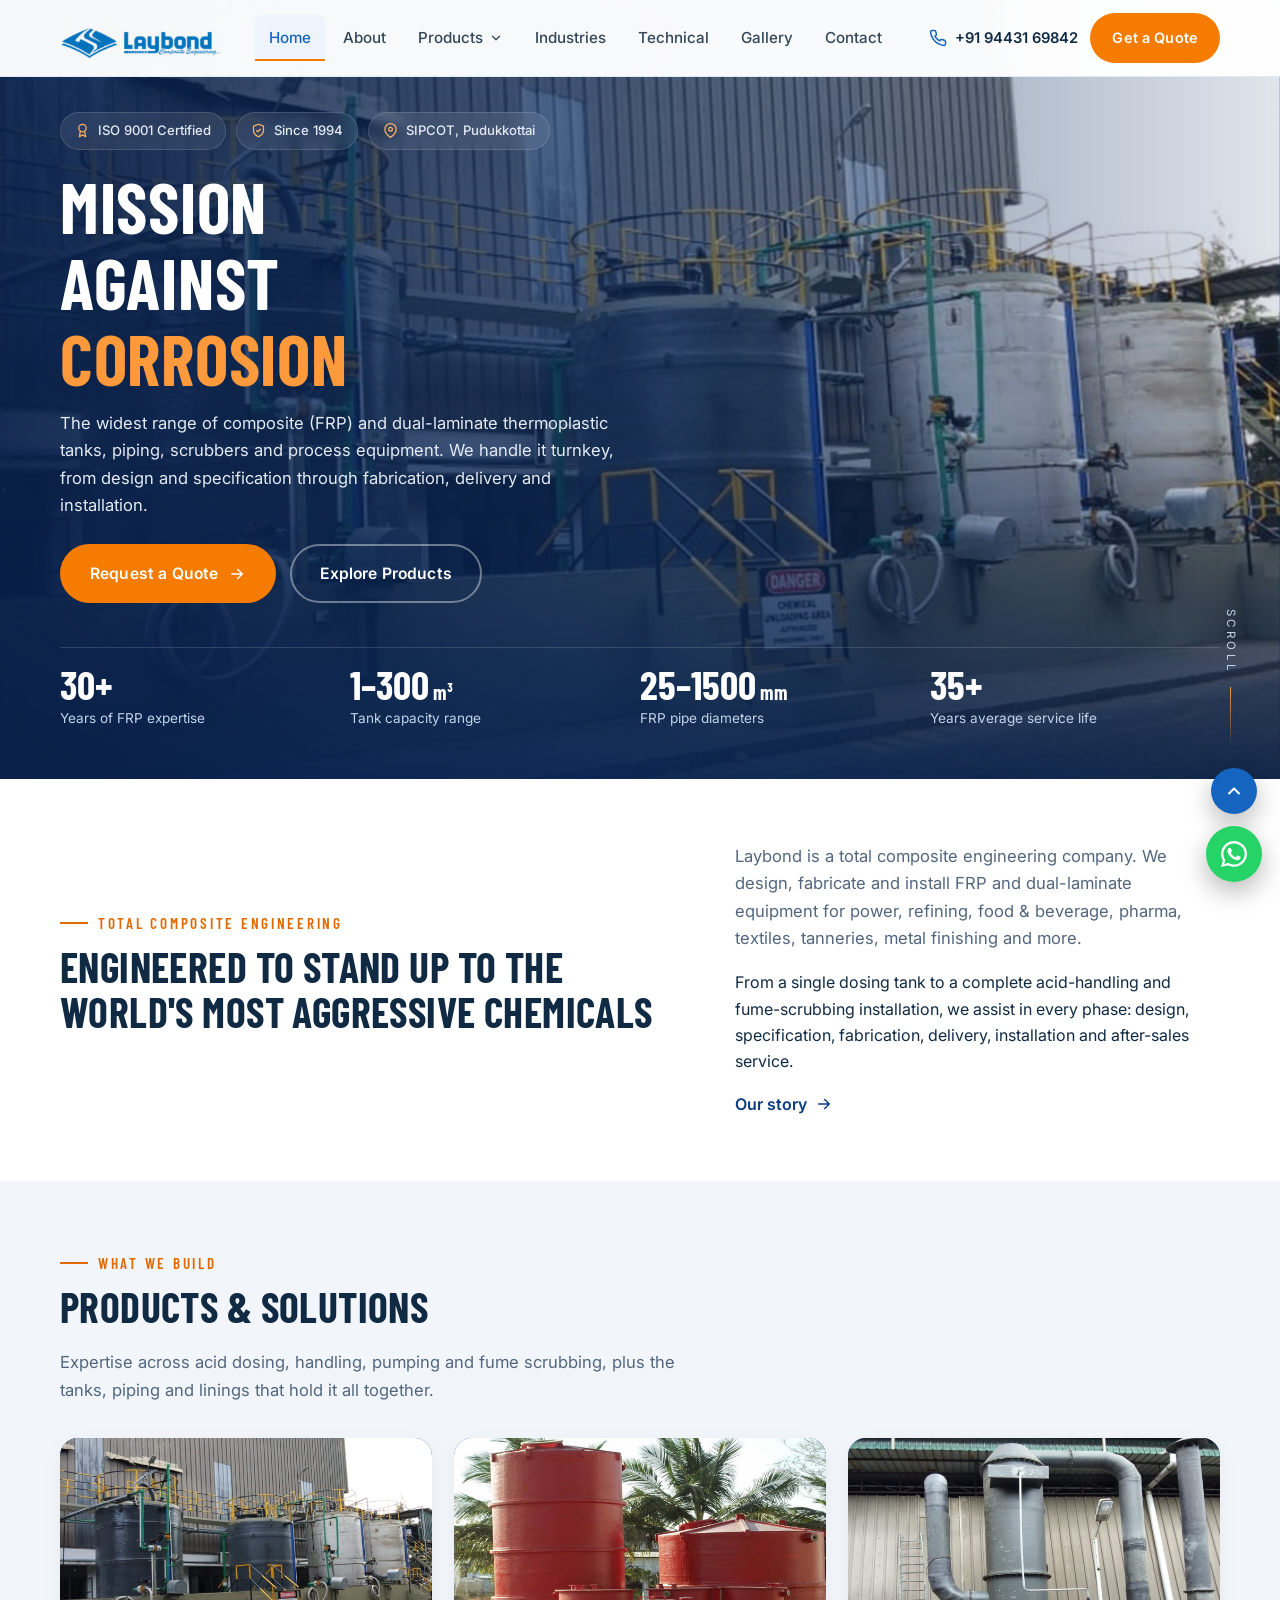
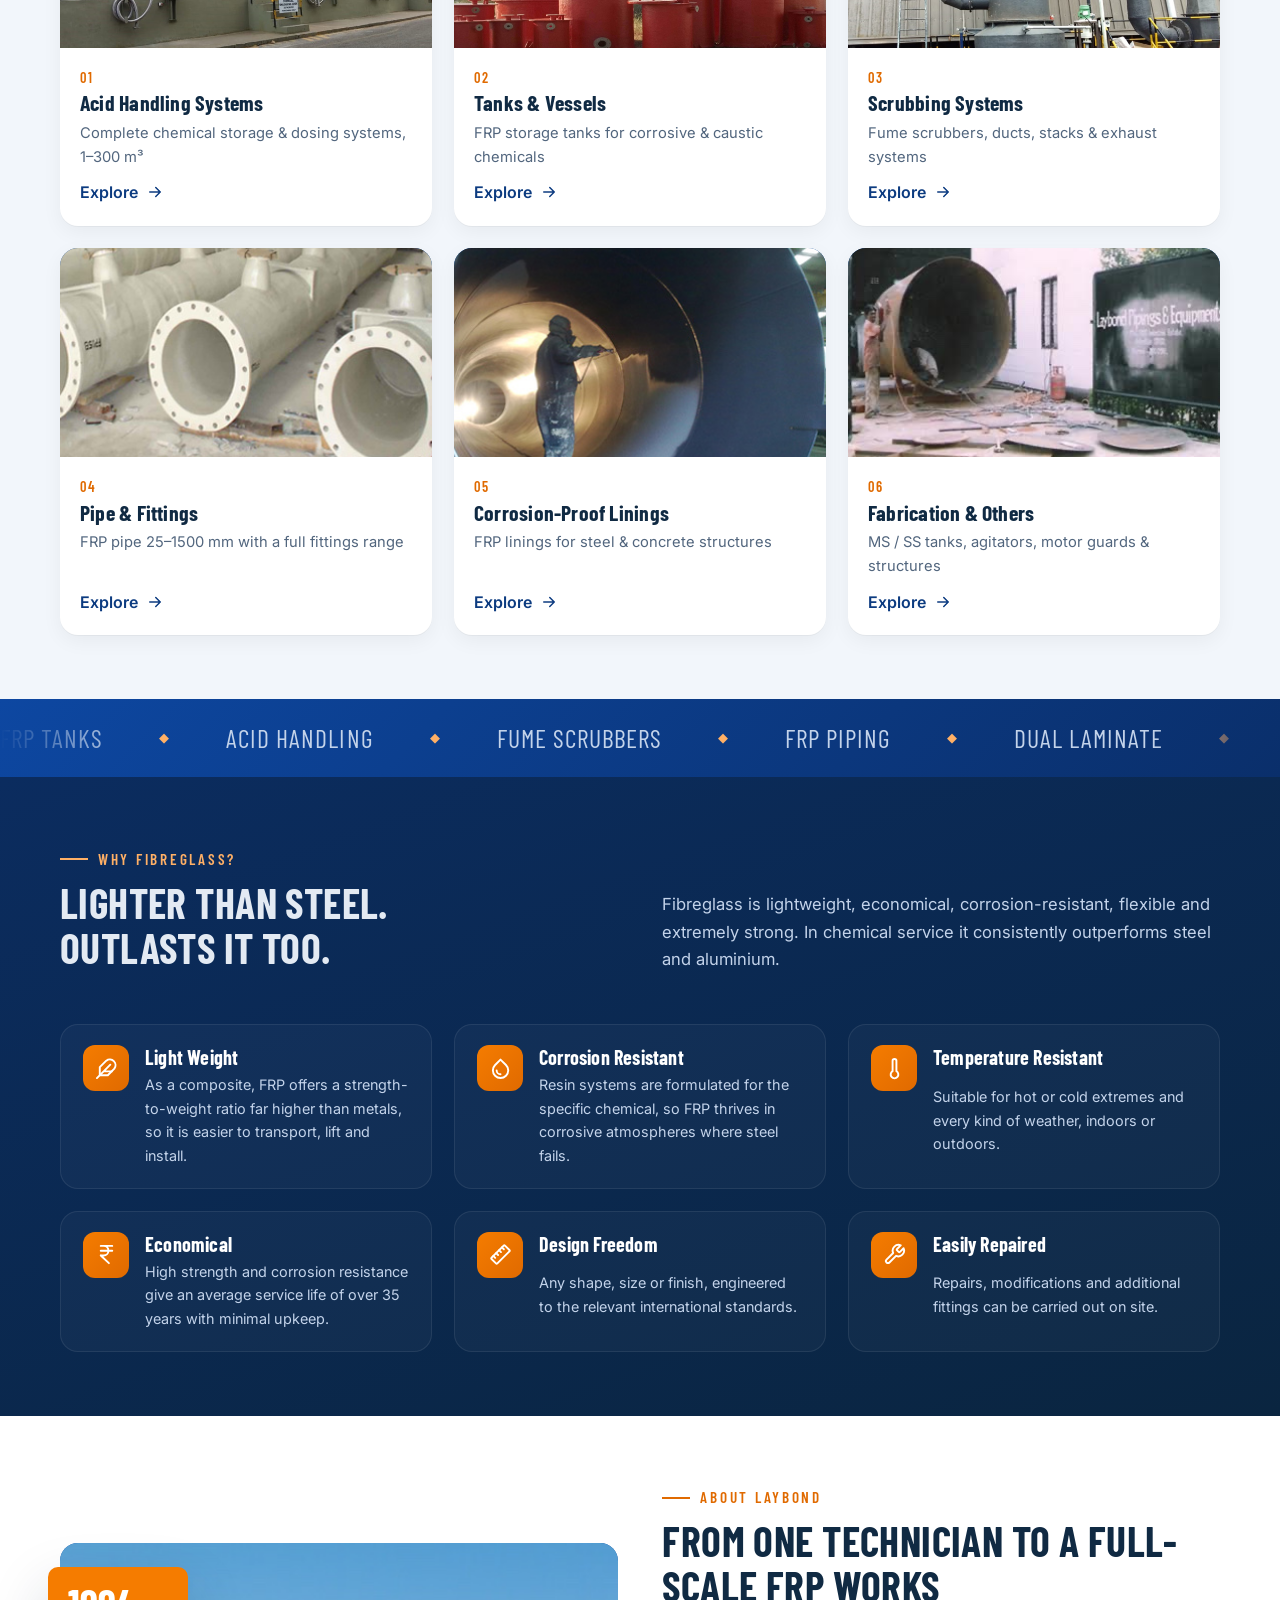
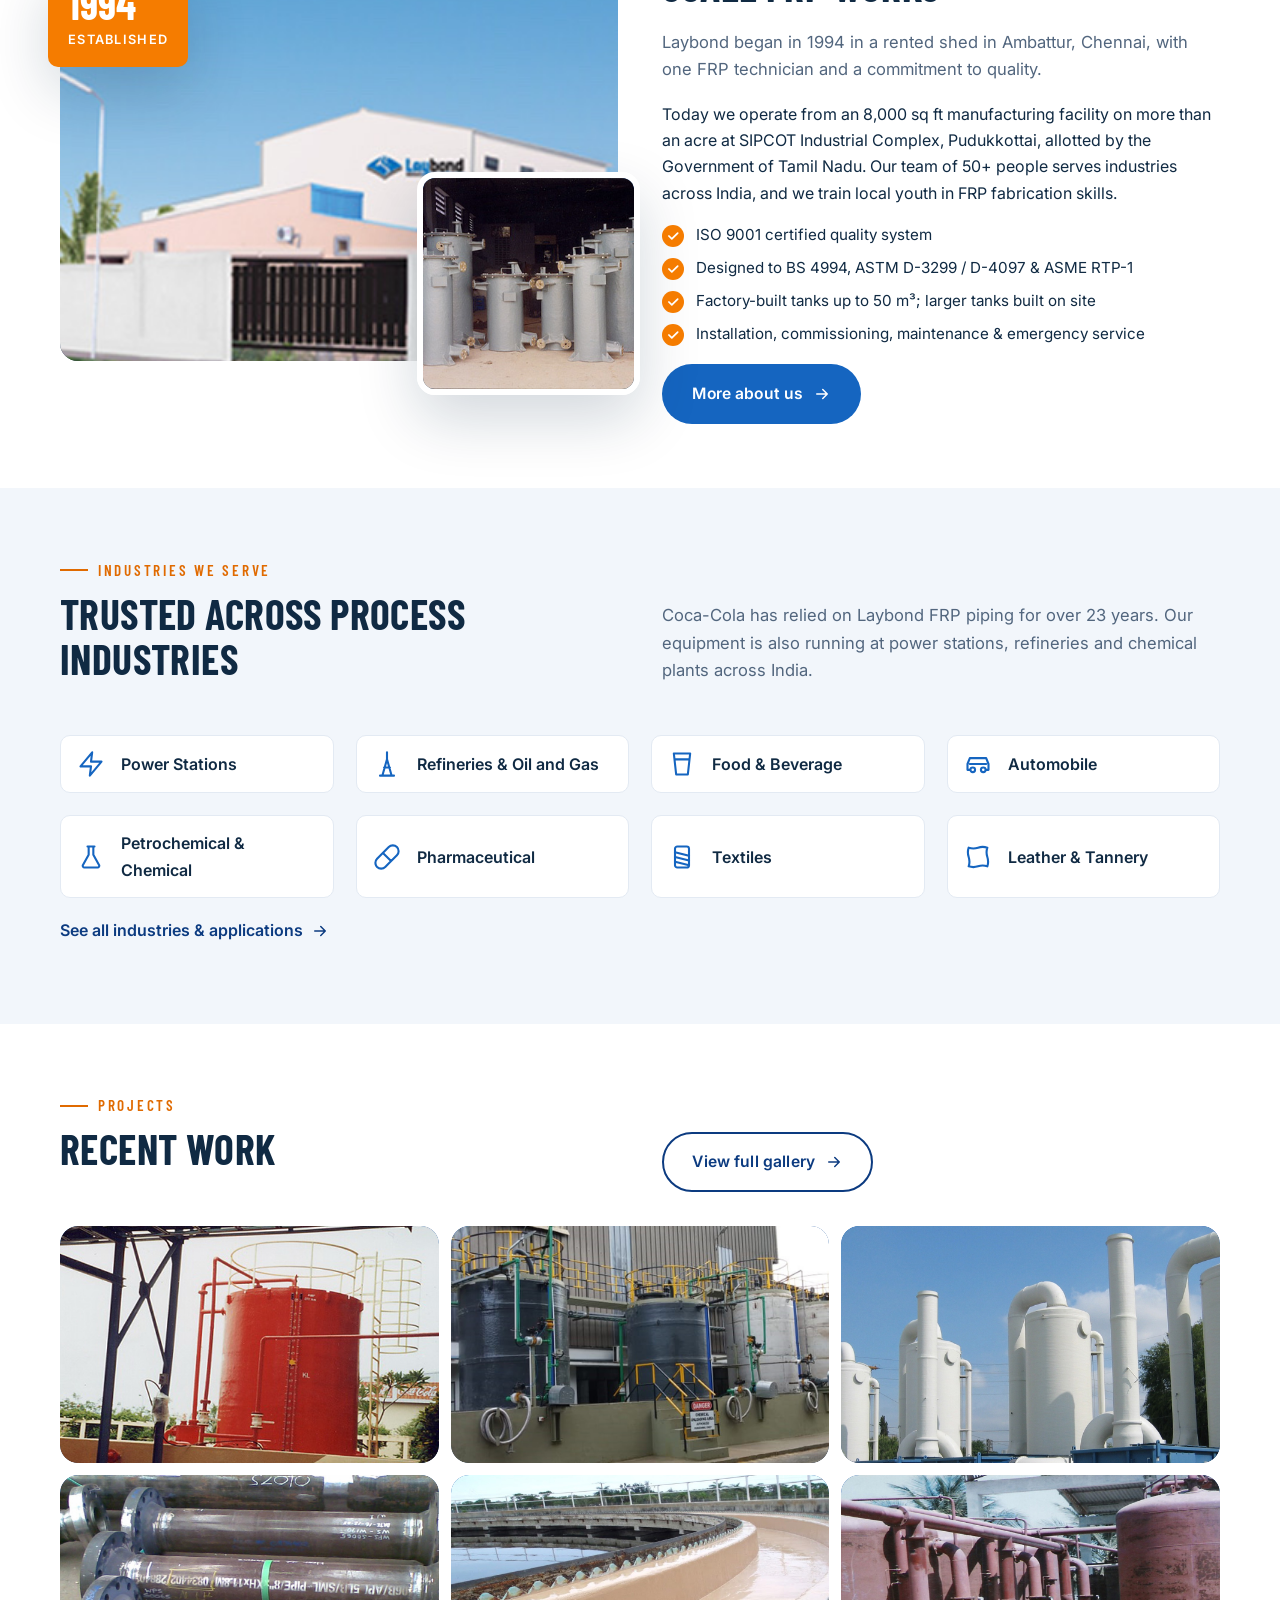
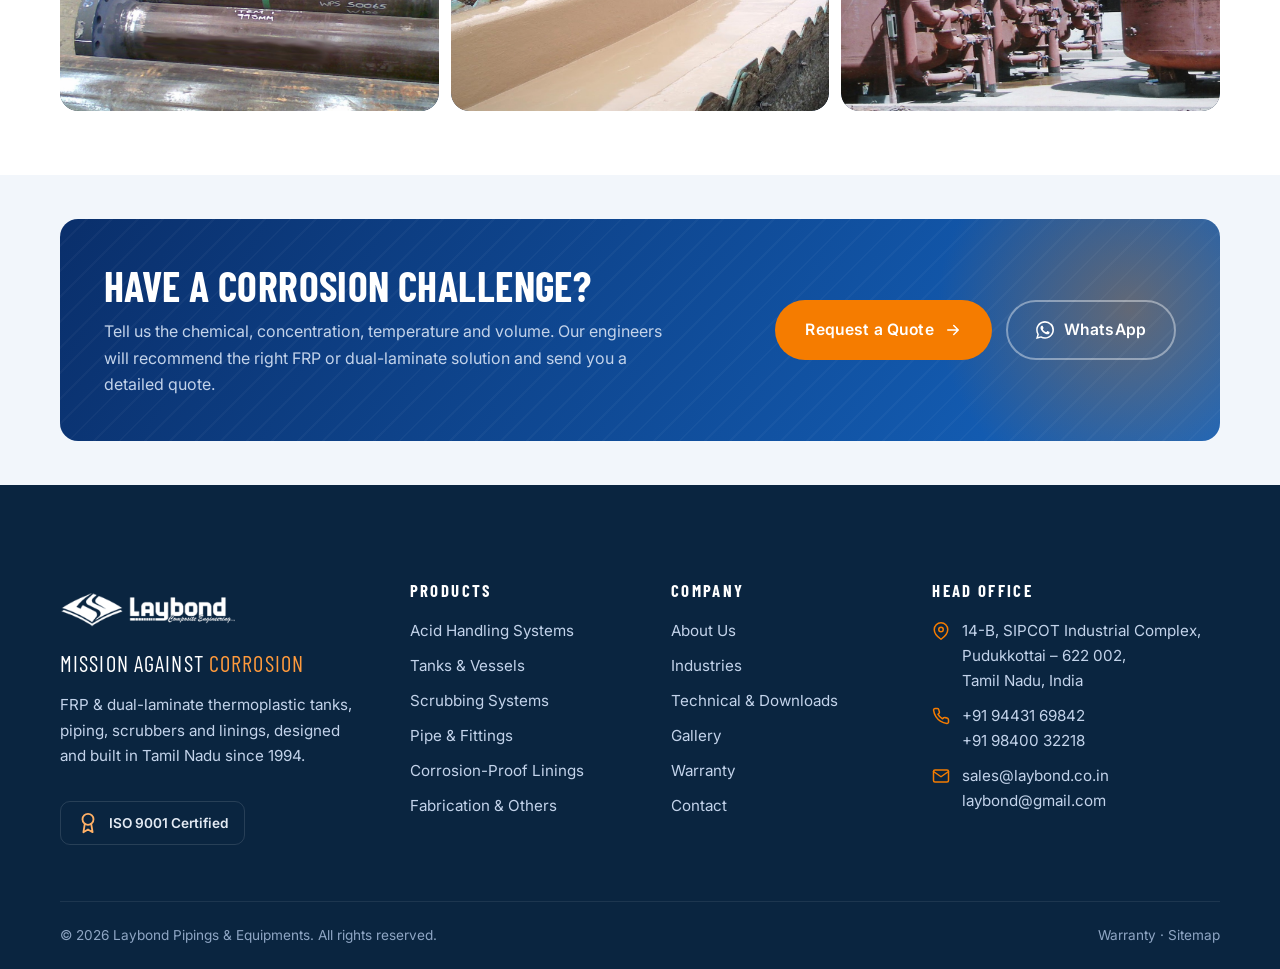
==== index.html @ f8768fde "Laybond.co.in website redesign Static HTML/CSS/JS site with PHP contact form, Laybond Blue theme, mo" ====
<!DOCTYPE html>
<html lang="en" class="no-js">
<head>
<meta charset="utf-8">
<meta name="viewport" content="width=device-width, initial-scale=1">
<title>Laybond | FRP Tanks, Piping, Scrubbers & Acid Handling Systems – Tamil Nadu</title>
<meta name="description" content="Laybond Pipings & Equipments designs and builds FRP and dual-laminate thermoplastic tanks, acid handling systems, fume scrubbers, pipes and corrosion-proof linings. ISO 9001, since 1994.">
<link rel="canonical" href="https://laybond.co.in/">
<meta name="theme-color" content="#1565c0">
<meta property="og:type" content="website">
<meta property="og:site_name" content="Laybond Pipings &amp; Equipments">
<meta property="og:title" content="Laybond | FRP Tanks, Piping, Scrubbers & Acid Handling Systems – Tamil Nadu">
<meta property="og:description" content="Laybond Pipings & Equipments designs and builds FRP and dual-laminate thermoplastic tanks, acid handling systems, fume scrubbers, pipes and corrosion-proof linings. ISO 9001, since 1994.">
<meta property="og:url" content="https://laybond.co.in/">
<meta property="og:image" content="https://laybond.co.in/assets/images/hero/home-hero.jpg">
<meta name="twitter:card" content="summary_large_image">
<link rel="icon" href="assets/images/logo/favicon.svg" type="image/svg+xml">
<link rel="apple-touch-icon" href="assets/images/logo/apple-touch-icon.png">
<link rel="preconnect" href="https://fonts.googleapis.com">
<link rel="preconnect" href="https://fonts.gstatic.com" crossorigin>
<link href="https://fonts.googleapis.com/css2?family=Barlow+Condensed:wght@500;600;700&family=Inter:wght@400;500;600;700&display=swap" rel="stylesheet">
<link rel="stylesheet" href="assets/css/style.css">
<script type="application/ld+json">
{"@context":"https://schema.org","@type":"Organization","name":"Laybond Pipings & Equipments","alternateName":"Laybond","url":"https://laybond.co.in/","logo":"https://laybond.co.in/assets/images/logo/Laybond2.png","foundingDate":"1994","slogan":"Mission Against Corrosion","email":"sales@laybond.co.in","telephone":"+919443169842","address":{"@type":"PostalAddress","streetAddress":"14-B, SIPCOT Industrial Complex","addressLocality":"Pudukkottai","postalCode":"622002","addressRegion":"Tamil Nadu","addressCountry":"IN"},"contactPoint":[{"@type":"ContactPoint","telephone":"+919443169842","contactType":"sales","areaServed":"IN"},{"@type":"ContactPoint","telephone":"+919840032218","contactType":"sales","areaServed":"IN"}]}
</script>
</head>
<body class="page-index">
<a class="skip-link" href="#main">Skip to content</a>
<header class="site-header">
  <div class="container header-inner">
    <a class="logo" href="index.html" aria-label="Laybond – home"><img src="assets/images/logo/laybond-logo-color@2x.png" alt="Laybond Composite Engineering" width="240" height="62"></a>
    <nav class="nav" id="site-nav" aria-label="Main">
      <a href="index.html" aria-current="page">Home</a>
      <a href="about.html">About</a>
      <div class="nav-drop">
        <button type="button" aria-expanded="false" aria-haspopup="true">Products <svg viewBox="0 0 24 24" fill="none" stroke="currentColor" stroke-width="2.2" stroke-linecap="round" stroke-linejoin="round"><path d="M6 9l6 6 6-6"/></svg></button>
        <div class="mega"><a href="chemical-handling-systems.html"><span class="mega-icon"><svg viewBox="0 0 24 24" fill="none" stroke="currentColor" stroke-width="1.8" stroke-linecap="round" stroke-linejoin="round"><path d="M9 3h6M10 3v6L4.5 18.5A2 2 0 0 0 6.2 21.5h11.6a2 2 0 0 0 1.7-3L14 9V3"/><path d="M7 15h10"/></svg></span><span><strong>Acid Handling Systems</strong><span>Complete chemical storage & dosing systems, 1–300 m³</span></span></a><a href="frp-tanks.html"><span class="mega-icon"><svg viewBox="0 0 24 24" fill="none" stroke="currentColor" stroke-width="1.8" stroke-linecap="round" stroke-linejoin="round"><ellipse cx="12" cy="5" rx="7" ry="2.5"/><path d="M5 5v13c0 1.4 3.1 2.5 7 2.5s7-1.1 7-2.5V5"/><path d="M5 11.5c0 1.4 3.1 2.5 7 2.5s7-1.1 7-2.5"/></svg></span><span><strong>Tanks & Vessels</strong><span>FRP storage tanks for corrosive & caustic chemicals</span></span></a><a href="fume-extraction.html"><span class="mega-icon"><svg viewBox="0 0 24 24" fill="none" stroke="currentColor" stroke-width="1.8" stroke-linecap="round" stroke-linejoin="round"><path d="M8 22V8h8v14M10 8V2h4v6M5 22h14"/><path d="M15 4c1.5-1 3-1 4 0M17 6.5c1.2-.8 2.4-.8 3.5 0"/></svg></span><span><strong>Scrubbing Systems</strong><span>Fume scrubbers, ducts, stacks & exhaust systems</span></span></a><a href="pipe-fittings.html"><span class="mega-icon"><svg viewBox="0 0 24 24" fill="none" stroke="currentColor" stroke-width="1.8" stroke-linecap="round" stroke-linejoin="round"><path d="M2 8h9a3 3 0 0 1 3 3v11M2 14h5a1 1 0 0 1 1 1v7"/><path d="M2 6v10M12 22h8M14 22v-2M8 22v-2"/></svg></span><span><strong>Pipe & Fittings</strong><span>FRP pipe 25–1500 mm with a full fittings range</span></span></a><a href="corrosion-proof-linings.html"><span class="mega-icon"><svg viewBox="0 0 24 24" fill="none" stroke="currentColor" stroke-width="1.8" stroke-linecap="round" stroke-linejoin="round"><rect x="3" y="3" width="18" height="18" rx="2"/><rect x="7" y="7" width="10" height="10" rx="1"/><path d="M3 9h4M17 15h4"/></svg></span><span><strong>Corrosion-Proof Linings</strong><span>FRP linings for steel & concrete structures</span></span></a><a href="steel-fabrications.html"><span class="mega-icon"><svg viewBox="0 0 24 24" fill="none" stroke="currentColor" stroke-width="1.8" stroke-linecap="round" stroke-linejoin="round"><path d="M14.7 6.3a1 1 0 0 0 0 1.4l1.6 1.6a1 1 0 0 0 1.4 0l3.8-3.8a6 6 0 0 1-7.9 7.9l-6.9 6.9a2.1 2.1 0 0 1-3-3l6.9-6.9a6 6 0 0 1 7.9-7.9l-3.8 3.8z"/></svg></span><span><strong>Fabrication & Others</strong><span>MS / SS tanks, agitators, motor guards & structures</span></span></a></div>
      </div>
      <a href="industries.html">Industries</a>
      <a href="technical.html">Technical</a>
      <a href="gallery.html">Gallery</a>
      <a href="contact.html">Contact</a>
      <div class="mobile-cta">
        <a class="btn btn--primary" href="contact.html">Request a Quote <svg viewBox="0 0 24 24" fill="none" stroke="currentColor" stroke-width="2" stroke-linecap="round" stroke-linejoin="round"><path d="M5 12h14M13 6l6 6-6 6"/></svg></a>
        <a class="btn btn--ghost" href="tel:+919443169842"><svg viewBox="0 0 24 24" fill="none" stroke="currentColor" stroke-width="2" stroke-linecap="round" stroke-linejoin="round"><path d="M22 16.9v3a2 2 0 0 1-2.2 2 19.8 19.8 0 0 1-8.6-3.1 19.5 19.5 0 0 1-6-6A19.8 19.8 0 0 1 2.1 4.2 2 2 0 0 1 4.1 2h3a2 2 0 0 1 2 1.7c.1.9.4 1.8.7 2.7a2 2 0 0 1-.5 2.1L8 9.8a16 16 0 0 0 6 6l1.3-1.3a2 2 0 0 1 2.1-.4c.9.3 1.8.6 2.7.7a2 2 0 0 1 1.7 2z"/></svg> +91 94431 69842</a>
      </div>
    </nav>
    <div class="header-cta">
      <a class="header-phone" href="tel:+919443169842"><svg viewBox="0 0 24 24" fill="none" stroke="currentColor" stroke-width="2" stroke-linecap="round" stroke-linejoin="round"><path d="M22 16.9v3a2 2 0 0 1-2.2 2 19.8 19.8 0 0 1-8.6-3.1 19.5 19.5 0 0 1-6-6A19.8 19.8 0 0 1 2.1 4.2 2 2 0 0 1 4.1 2h3a2 2 0 0 1 2 1.7c.1.9.4 1.8.7 2.7a2 2 0 0 1-.5 2.1L8 9.8a16 16 0 0 0 6 6l1.3-1.3a2 2 0 0 1 2.1-.4c.9.3 1.8.6 2.7.7a2 2 0 0 1 1.7 2z"/></svg> +91 94431 69842</a>
      <a class="btn btn--primary" href="contact.html">Get a Quote</a>
      <button class="menu-toggle" type="button" aria-label="Menu" aria-controls="site-nav" aria-expanded="false"><span></span><span></span><span></span></button>
    </div>
  </div>
</header>
<main id="main">
<section class="hero">
  <div class="media hero-media" data-label="">
    <video autoplay muted loop playsinline preload="metadata" poster="assets/images/hero/home-hero.jpg">
      <source src="assets/videos/hero.mp4" type="video/mp4" onerror="this.parentNode.remove()">
    </video>
    <img src="assets/images/hero/home-hero.jpg" alt="" fetchpriority="high" style="z-index:-1" onerror="this.remove()">
  </div>
  <div class="container">
    <div class="hero-badges">
      <span class="badge"><svg viewBox="0 0 24 24" fill="none" stroke="currentColor" stroke-width="2" stroke-linecap="round" stroke-linejoin="round"><circle cx="12" cy="8" r="6"/><path d="M15.5 13L17 22l-5-3-5 3 1.5-9"/></svg> ISO 9001 Certified</span>
      <span class="badge"><svg viewBox="0 0 24 24" fill="none" stroke="currentColor" stroke-width="2" stroke-linecap="round" stroke-linejoin="round"><path d="M12 22s8-4 8-10V5l-8-3-8 3v7c0 6 8 10 8 10z"/><path d="M9 12l2 2 4-4"/></svg> Since 1994</span>
      <span class="badge"><svg viewBox="0 0 24 24" fill="none" stroke="currentColor" stroke-width="2" stroke-linecap="round" stroke-linejoin="round"><path d="M21 10c0 7-9 13-9 13S3 17 3 10a9 9 0 0 1 18 0z"/><circle cx="12" cy="10" r="3"/></svg> SIPCOT, Pudukkottai</span>
    </div>
    <h1>Mission against <em>corrosion</em></h1>
    <p class="lead">The widest range of composite (FRP) and dual-laminate thermoplastic tanks, piping, scrubbers and process equipment. We handle it turnkey, from design and specification through fabrication, delivery and installation.</p>
    <div class="btn-row">
      <a class="btn btn--primary" href="contact.html">Request a Quote <svg viewBox="0 0 24 24" fill="none" stroke="currentColor" stroke-width="2" stroke-linecap="round" stroke-linejoin="round"><path d="M5 12h14M13 6l6 6-6 6"/></svg></a>
      <a class="btn btn--ghost" href="#products">Explore Products</a>
    </div>
    <div class="hero-stats">
      <div><strong>30+</strong><span>Years of FRP expertise</span></div>
      <div><strong>1–300<small style="font-size:.5em"> m³</small></strong><span>Tank capacity range</span></div>
      <div><strong>25–1500<small style="font-size:.5em"> mm</small></strong><span>FRP pipe diameters</span></div>
      <div><strong>35+</strong><span>Years average service life</span></div>
    </div>
  </div>
  <span class="scroll-cue">Scroll</span>
</section>

<section class="section section--white">
  <div class="container">
    <div class="split split--wide-left">
      <div class="reveal">
        <span class="eyebrow">Total composite engineering</span>
        <h2>Engineered to stand up to the world's most aggressive chemicals</h2>
      </div>
      <div class="reveal reveal-d1">
        <p class="lead">Laybond is a total composite engineering company. We design, fabricate and install FRP and dual-laminate equipment for power, refining, food &amp; beverage, pharma, textiles, tanneries, metal finishing and more.</p>
        <p>From a single dosing tank to a complete acid-handling and fume-scrubbing installation, we assist in every phase: design, specification, fabrication, delivery, installation and after-sales service.</p>
        <a class="card-link" href="about.html">Our story <svg viewBox="0 0 24 24" fill="none" stroke="currentColor" stroke-width="2" stroke-linecap="round" stroke-linejoin="round"><path d="M5 12h14M13 6l6 6-6 6"/></svg></a>
      </div>
    </div>
  </div>
</section>

<section class="section" id="products">
  <div class="container">
    <div class="section-head">
      <span class="eyebrow">What we build</span>
      <h2>Products &amp; solutions</h2>
      <p class="lead">Expertise across acid dosing, handling, pumping and fume scrubbing, plus the tanks, piping and linings that hold it all together.</p>
    </div>
    <div class="grid grid-3"><a class="card reveal reveal-d0" href="chemical-handling-systems.html">
        <div class="media " data-label="Acid Handling Systems"><img src="assets/images/products/acid-handling.jpg" alt="Acid Handling Systems" loading="lazy" decoding="async" onerror="this.remove()"></div>
        <div class="card-body"><span class="card-num">01</span><h3>Acid Handling Systems</h3><p>Complete chemical storage & dosing systems, 1–300 m³</p><span class="card-link">Explore <svg viewBox="0 0 24 24" fill="none" stroke="currentColor" stroke-width="2" stroke-linecap="round" stroke-linejoin="round"><path d="M5 12h14M13 6l6 6-6 6"/></svg></span></div>
      </a><a class="card reveal reveal-d1" href="frp-tanks.html">
        <div class="media " data-label="Tanks & Vessels"><img src="assets/images/products/frp-tanks.jpg" alt="Tanks & Vessels" loading="lazy" decoding="async" onerror="this.remove()"></div>
        <div class="card-body"><span class="card-num">02</span><h3>Tanks & Vessels</h3><p>FRP storage tanks for corrosive & caustic chemicals</p><span class="card-link">Explore <svg viewBox="0 0 24 24" fill="none" stroke="currentColor" stroke-width="2" stroke-linecap="round" stroke-linejoin="round"><path d="M5 12h14M13 6l6 6-6 6"/></svg></span></div>
      </a><a class="card reveal reveal-d2" href="fume-extraction.html">
        <div class="media " data-label="Scrubbing Systems"><img src="assets/images/products/scrubbers.jpg" alt="Scrubbing Systems" loading="lazy" decoding="async" onerror="this.remove()"></div>
        <div class="card-body"><span class="card-num">03</span><h3>Scrubbing Systems</h3><p>Fume scrubbers, ducts, stacks & exhaust systems</p><span class="card-link">Explore <svg viewBox="0 0 24 24" fill="none" stroke="currentColor" stroke-width="2" stroke-linecap="round" stroke-linejoin="round"><path d="M5 12h14M13 6l6 6-6 6"/></svg></span></div>
      </a><a class="card reveal reveal-d0" href="pipe-fittings.html">
        <div class="media " data-label="Pipe & Fittings"><img src="assets/images/products/pipe-fittings.jpg" alt="Pipe & Fittings" loading="lazy" decoding="async" onerror="this.remove()"></div>
        <div class="card-body"><span class="card-num">04</span><h3>Pipe & Fittings</h3><p>FRP pipe 25–1500 mm with a full fittings range</p><span class="card-link">Explore <svg viewBox="0 0 24 24" fill="none" stroke="currentColor" stroke-width="2" stroke-linecap="round" stroke-linejoin="round"><path d="M5 12h14M13 6l6 6-6 6"/></svg></span></div>
      </a><a class="card reveal reveal-d1" href="corrosion-proof-linings.html">
        <div class="media " data-label="Corrosion-Proof Linings"><img src="assets/images/products/linings.jpg" alt="Corrosion-Proof Linings" loading="lazy" decoding="async" onerror="this.remove()"></div>
        <div class="card-body"><span class="card-num">05</span><h3>Corrosion-Proof Linings</h3><p>FRP linings for steel & concrete structures</p><span class="card-link">Explore <svg viewBox="0 0 24 24" fill="none" stroke="currentColor" stroke-width="2" stroke-linecap="round" stroke-linejoin="round"><path d="M5 12h14M13 6l6 6-6 6"/></svg></span></div>
      </a><a class="card reveal reveal-d2" href="steel-fabrications.html">
        <div class="media " data-label="Fabrication & Others"><img src="assets/images/products/fabrication.jpg" alt="Fabrication & Others" loading="lazy" decoding="async" onerror="this.remove()"></div>
        <div class="card-body"><span class="card-num">06</span><h3>Fabrication & Others</h3><p>MS / SS tanks, agitators, motor guards & structures</p><span class="card-link">Explore <svg viewBox="0 0 24 24" fill="none" stroke="currentColor" stroke-width="2" stroke-linecap="round" stroke-linejoin="round"><path d="M5 12h14M13 6l6 6-6 6"/></svg></span></div>
      </a></div>
  </div>
</section>

<section class="section section--dark" style="padding:36px 0">
  <div class="marquee" aria-hidden="true"><div class="marquee-track"><span>FRP Tanks</span><span>Acid Handling</span><span>Fume Scrubbers</span><span>FRP Piping</span><span>Dual Laminate</span><span>Tank Linings</span><span>Agitators</span><span>Motor Guards</span><span>Ducting &amp; Stacks</span><span>Steel Fabrication</span><span>FRP Tanks</span><span>Acid Handling</span><span>Fume Scrubbers</span><span>FRP Piping</span><span>Dual Laminate</span><span>Tank Linings</span><span>Agitators</span><span>Motor Guards</span><span>Ducting &amp; Stacks</span><span>Steel Fabrication</span></div></div>
</section>

<section class="section section--darker">
  <div class="container">
    <div class="split" style="align-items:end;margin-bottom:clamp(36px,5vw,60px)">
      <div class="reveal">
        <span class="eyebrow">Why fibreglass?</span>
        <h2>Lighter than steel.<br>Outlasts it too.</h2>
      </div>
      <p class="lead reveal reveal-d1">Fibreglass is lightweight, economical, corrosion-resistant, flexible and extremely strong. In chemical service it consistently outperforms steel and aluminium.</p>
    </div>
    <div class="grid grid-3"><div class="feature reveal reveal-d0"><div class="feature-icon"><svg viewBox="0 0 24 24" fill="none" stroke="currentColor" stroke-width="2" stroke-linecap="round" stroke-linejoin="round"><path d="M20.2 12.2A6 6 0 0 0 11.8 3.8L5 10.6V19h8.4z"/><path d="M16 8L2 22M17.5 15H9"/></svg></div><h3>Light Weight</h3><p>As a composite, FRP offers a strength-to-weight ratio far higher than metals, so it is easier to transport, lift and install.</p></div><div class="feature reveal reveal-d1"><div class="feature-icon"><svg viewBox="0 0 24 24" fill="none" stroke="currentColor" stroke-width="2" stroke-linecap="round" stroke-linejoin="round"><path d="M12 2.7l5.7 5.6a8 8 0 1 1-11.3 0z"/><path d="M8 14a4 4 0 0 0 4 4"/></svg></div><h3>Corrosion Resistant</h3><p>Resin systems are formulated for the specific chemical, so FRP thrives in corrosive atmospheres where steel fails.</p></div><div class="feature reveal reveal-d2"><div class="feature-icon"><svg viewBox="0 0 24 24" fill="none" stroke="currentColor" stroke-width="2" stroke-linecap="round" stroke-linejoin="round"><path d="M14 14.8V4a2 2 0 0 0-4 0v10.8a4 4 0 1 0 4 0z"/></svg></div><h3>Temperature Resistant</h3><p>Suitable for hot or cold extremes and every kind of weather, indoors or outdoors.</p></div><div class="feature reveal reveal-d0"><div class="feature-icon"><svg viewBox="0 0 24 24" fill="none" stroke="currentColor" stroke-width="2" stroke-linecap="round" stroke-linejoin="round"><path d="M6 3h12M6 8h12M6 13l8.5 8M6 13h3a5 5 0 0 0 0-10"/></svg></div><h3>Economical</h3><p>High strength and corrosion resistance give an average service life of over 35 years with minimal upkeep.</p></div><div class="feature reveal reveal-d1"><div class="feature-icon"><svg viewBox="0 0 24 24" fill="none" stroke="currentColor" stroke-width="2" stroke-linecap="round" stroke-linejoin="round"><path d="M21.3 8.7L8.7 21.3a1 1 0 0 1-1.4 0l-4.6-4.6a1 1 0 0 1 0-1.4L15.3 2.7a1 1 0 0 1 1.4 0l4.6 4.6a1 1 0 0 1 0 1.4z"/><path d="M7.5 10.5l2 2M10.5 7.5l2 2M13.5 4.5l2 2M4.5 13.5l2 2"/></svg></div><h3>Design Freedom</h3><p>Any shape, size or finish, engineered to the relevant international standards.</p></div><div class="feature reveal reveal-d2"><div class="feature-icon"><svg viewBox="0 0 24 24" fill="none" stroke="currentColor" stroke-width="2" stroke-linecap="round" stroke-linejoin="round"><path d="M14.7 6.3a1 1 0 0 0 0 1.4l1.6 1.6a1 1 0 0 0 1.4 0l3.8-3.8a6 6 0 0 1-7.9 7.9l-6.9 6.9a2.1 2.1 0 0 1-3-3l6.9-6.9a6 6 0 0 1 7.9-7.9l-3.8 3.8z"/></svg></div><h3>Easily Repaired</h3><p>Repairs, modifications and additional fittings can be carried out on site.</p></div></div>
  </div>
</section>

<section class="section section--white">
  <div class="container">
    <div class="split">
      <div class="img-stack reveal">
        <div class="media media--tall" data-label="Laybond factory – SIPCOT Pudukkottai"><img src="assets/images/about/factory-exterior.jpg" alt="Laybond factory – SIPCOT Pudukkottai" loading="lazy" decoding="async" onerror="this.remove()"></div>
        <div class="media " data-label="FRP workshop"><img src="assets/images/about/workshop.jpg" alt="FRP workshop" loading="lazy" decoding="async" onerror="this.remove()"></div>
        <div class="exp-badge"><strong>1994</strong><span>Established</span></div>
      </div>
      <div class="reveal reveal-d1">
        <span class="eyebrow">About Laybond</span>
        <h2>From one technician to a full-scale FRP works</h2>
        <p class="lead">Laybond began in 1994 in a rented shed in Ambattur, Chennai, with one FRP technician and a commitment to quality.</p>
        <p>Today we operate from an 8,000 sq ft manufacturing facility on more than an acre at SIPCOT Industrial Complex, Pudukkottai, allotted by the Government of Tamil Nadu. Our team of 50+ people serves industries across India, and we train local youth in FRP fabrication skills.</p>
        <ul class="check-list"><li>ISO 9001 certified quality system</li><li>Designed to BS 4994, ASTM D-3299 / D-4097 &amp; ASME RTP-1</li><li>Factory-built tanks up to 50 m³; larger tanks built on site</li><li>Installation, commissioning, maintenance &amp; emergency service</li></ul>
        <a class="btn btn--dark" href="about.html">More about us <svg viewBox="0 0 24 24" fill="none" stroke="currentColor" stroke-width="2" stroke-linecap="round" stroke-linejoin="round"><path d="M5 12h14M13 6l6 6-6 6"/></svg></a>
      </div>
    </div>
  </div>
</section>

<section class="section">
  <div class="container">
    <div class="split" style="align-items:end;margin-bottom:clamp(36px,5vw,56px)">
      <div class="reveal"><span class="eyebrow">Industries we serve</span><h2>Trusted across process industries</h2></div>
      <p class="lead reveal reveal-d1">Coca-Cola has relied on Laybond FRP piping for over 23 years. Our equipment is also running at power stations, refineries and chemical plants across India.</p>
    </div>
    <div class="grid grid-4"><div class="industry reveal"><svg viewBox="0 0 24 24" fill="none" stroke="currentColor" stroke-width="1.8" stroke-linecap="round" stroke-linejoin="round"><path d="M13 2L3 14h9l-1 8 10-12h-9z"/></svg><span>Power Stations</span></div><div class="industry reveal"><svg viewBox="0 0 24 24" fill="none" stroke="currentColor" stroke-width="1.8" stroke-linecap="round" stroke-linejoin="round"><path d="M12 2v6M8 22l4-14 4 14M6 22h12M9.5 15h5"/></svg><span>Refineries & Oil and Gas</span></div><div class="industry reveal"><svg viewBox="0 0 24 24" fill="none" stroke="currentColor" stroke-width="1.8" stroke-linecap="round" stroke-linejoin="round"><path d="M5 3h14l-2 18H7zM5.5 8h13"/></svg><span>Food & Beverage</span></div><div class="industry reveal"><svg viewBox="0 0 24 24" fill="none" stroke="currentColor" stroke-width="1.8" stroke-linecap="round" stroke-linejoin="round"><path d="M5 17H3v-5l2-5h14l2 5v5h-2M5 12h14"/><circle cx="7.5" cy="17" r="2"/><circle cx="16.5" cy="17" r="2"/></svg><span>Automobile</span></div><div class="industry reveal"><svg viewBox="0 0 24 24" fill="none" stroke="currentColor" stroke-width="1.8" stroke-linecap="round" stroke-linejoin="round"><path d="M9 3h6M10 3v7l-5 9a1.5 1.5 0 0 0 1.3 2h11.4a1.5 1.5 0 0 0 1.3-2l-5-9V3"/></svg><span>Petrochemical & Chemical</span></div><div class="industry reveal"><svg viewBox="0 0 24 24" fill="none" stroke="currentColor" stroke-width="1.8" stroke-linecap="round" stroke-linejoin="round"><path d="M10.5 20.5l10-10a4.9 4.9 0 0 0-7-7l-10 10a4.9 4.9 0 0 0 7 7zM8.5 8.5l7 7"/></svg><span>Pharmaceutical</span></div><div class="industry reveal"><svg viewBox="0 0 24 24" fill="none" stroke="currentColor" stroke-width="1.8" stroke-linecap="round" stroke-linejoin="round"><rect x="6" y="3" width="12" height="18" rx="2"/><path d="M6 8l12 3M6 12l12 3M6 16l12 3"/></svg><span>Textiles</span></div><div class="industry reveal"><svg viewBox="0 0 24 24" fill="none" stroke="currentColor" stroke-width="1.8" stroke-linecap="round" stroke-linejoin="round"><path d="M4 4c3 1 5 1 8 0s5-1 8 0c-1 3-1 5 0 8s1 5 0 8c-3-1-5-1-8 0s-5 1-8 0c1-3 1-5 0-8s-1-5 0-8z"/></svg><span>Leather & Tannery</span></div></div>
    <p class="mt-2"><a class="card-link" href="industries.html">See all industries &amp; applications <svg viewBox="0 0 24 24" fill="none" stroke="currentColor" stroke-width="2" stroke-linecap="round" stroke-linejoin="round"><path d="M5 12h14M13 6l6 6-6 6"/></svg></a></p>
  </div>
</section>

<section class="section section--white">
  <div class="container">
    <div class="split" style="align-items:end;margin-bottom:clamp(36px,5vw,56px)">
      <div class="reveal"><span class="eyebrow">Projects</span><h2>Recent work</h2></div>
      <div class="reveal reveal-d1" style="justify-self:start"><a class="btn btn--outline" href="gallery.html">View full gallery <svg viewBox="0 0 24 24" fill="none" stroke="currentColor" stroke-width="2" stroke-linecap="round" stroke-linejoin="round"><path d="M5 12h14M13 6l6 6-6 6"/></svg></a></div>
    </div>
    <div class="gallery-grid" id="gallery-grid" data-limit="6"></div>
  </div>
</section>
<div class="lightbox" id="lightbox" role="dialog" aria-modal="true" aria-label="Media viewer">
  <button class="lb-btn lb-close" type="button" aria-label="Close"><svg viewBox="0 0 24 24" fill="none" stroke="currentColor" stroke-width="2" stroke-linecap="round"><path d="M18 6L6 18M6 6l12 12"/></svg></button>
  <button class="lb-btn lb-prev" type="button" aria-label="Previous"><svg viewBox="0 0 24 24" fill="none" stroke="currentColor" stroke-width="2" stroke-linecap="round" stroke-linejoin="round"><path d="M15 18l-6-6 6-6"/></svg></button>
  <figure><div id="lb-stage"></div><figcaption id="lb-cap"></figcaption></figure>
  <button class="lb-btn lb-next" type="button" aria-label="Next"><svg viewBox="0 0 24 24" fill="none" stroke="currentColor" stroke-width="2" stroke-linecap="round" stroke-linejoin="round"><path d="M9 18l6-6-6-6"/></svg></button>
</div>
<section class="section section--tight">
  <div class="container">
    <div class="cta-band reveal">
      <div>
        <h2>Have a corrosion challenge?</h2>
        <p>Tell us the chemical, concentration, temperature and volume. Our engineers will recommend the right FRP or dual-laminate solution and send you a detailed quote.</p>
      </div>
      <div class="btn-row">
        <a class="btn btn--primary" href="contact.html">Request a Quote <svg viewBox="0 0 24 24" fill="none" stroke="currentColor" stroke-width="2" stroke-linecap="round" stroke-linejoin="round"><path d="M5 12h14M13 6l6 6-6 6"/></svg></a>
        <a class="btn btn--ghost" href="https://wa.me/919443169842?text=Hello%20Laybond%2C%20I%20would%20like%20a%20quote%20for%20your%20requirement" target="_blank" rel="noopener"><svg viewBox="0 0 24 24" fill="currentColor"><path d="M17.5 14.4c-.3-.1-1.8-.9-2-1-.3-.1-.5-.1-.7.1-.2.3-.8 1-.9 1.2-.2.2-.3.2-.6.1-.3-.1-1.3-.5-2.4-1.5-.9-.8-1.5-1.8-1.7-2.1-.2-.3 0-.5.1-.6l.4-.5c.2-.2.2-.3.3-.5.1-.2 0-.4 0-.5l-.9-2.2c-.2-.6-.5-.5-.7-.5h-.6c-.2 0-.5.1-.8.4-.3.3-1 1-1 2.5s1.1 2.9 1.2 3.1c.1.2 2.1 3.2 5.1 4.5.7.3 1.3.5 1.7.6.7.2 1.4.2 1.9.1.6-.1 1.8-.7 2-1.4.2-.7.2-1.3.2-1.4-.1-.2-.3-.3-.6-.4zM12 21.8c-1.8 0-3.5-.5-5-1.4l-.4-.2-3.7 1 1-3.6-.2-.4A9.8 9.8 0 0 1 2.2 12C2.2 6.6 6.6 2.2 12 2.2c2.6 0 5.1 1 6.9 2.9a9.7 9.7 0 0 1 2.9 6.9c0 5.4-4.4 9.8-9.8 9.8zm8.4-18.2A11.8 11.8 0 0 0 12 0C5.5 0 .2 5.3.2 11.9c0 2.1.5 4.1 1.6 5.9L.1 24l6.3-1.7c1.7.9 3.7 1.4 5.7 1.4 6.5 0 11.9-5.3 11.9-11.9 0-3.2-1.2-6.2-3.5-8.4z"/></svg> WhatsApp</a>
      </div>
    </div>
  </div>
</section>

</main>
<footer class="site-footer">
  <div class="container">
    <div class="footer-grid">
      <div class="footer-brand">
        <img src="assets/images/logo/Laybond2.png" alt="Laybond" width="240" height="62" loading="lazy">
        <p class="footer-tag">Mission Against <span>Corrosion</span></p>
        <p>FRP &amp; dual-laminate thermoplastic tanks, piping, scrubbers and linings, designed and built in Tamil Nadu since 1994.</p>
        <span class="iso-badge"><svg viewBox="0 0 24 24" fill="none" stroke="currentColor" stroke-width="2" stroke-linecap="round" stroke-linejoin="round"><circle cx="12" cy="8" r="6"/><path d="M15.5 13L17 22l-5-3-5 3 1.5-9"/></svg> ISO 9001 Certified</span>
      </div>
      <div>
        <h4>Products</h4>
        <ul><li><a href="chemical-handling-systems.html">Acid Handling Systems</a></li><li><a href="frp-tanks.html">Tanks & Vessels</a></li><li><a href="fume-extraction.html">Scrubbing Systems</a></li><li><a href="pipe-fittings.html">Pipe & Fittings</a></li><li><a href="corrosion-proof-linings.html">Corrosion-Proof Linings</a></li><li><a href="steel-fabrications.html">Fabrication & Others</a></li></ul>
      </div>
      <div>
        <h4>Company</h4>
        <ul>
          <li><a href="about.html">About Us</a></li>
          <li><a href="industries.html">Industries</a></li>
          <li><a href="technical.html">Technical &amp; Downloads</a></li>
          <li><a href="gallery.html">Gallery</a></li>
          <li><a href="warranty.html">Warranty</a></li>
          <li><a href="contact.html">Contact</a></li>
        </ul>
      </div>
      <div>
        <h4>Head Office</h4>
        <ul class="footer-contact">
          <li><svg viewBox="0 0 24 24" fill="none" stroke="currentColor" stroke-width="2" stroke-linecap="round" stroke-linejoin="round"><path d="M21 10c0 7-9 13-9 13S3 17 3 10a9 9 0 0 1 18 0z"/><circle cx="12" cy="10" r="3"/></svg><address>14-B, SIPCOT Industrial Complex,<br>Pudukkottai – 622 002,<br>Tamil Nadu, India</address></li>
          <li><svg viewBox="0 0 24 24" fill="none" stroke="currentColor" stroke-width="2" stroke-linecap="round" stroke-linejoin="round"><path d="M22 16.9v3a2 2 0 0 1-2.2 2 19.8 19.8 0 0 1-8.6-3.1 19.5 19.5 0 0 1-6-6A19.8 19.8 0 0 1 2.1 4.2 2 2 0 0 1 4.1 2h3a2 2 0 0 1 2 1.7c.1.9.4 1.8.7 2.7a2 2 0 0 1-.5 2.1L8 9.8a16 16 0 0 0 6 6l1.3-1.3a2 2 0 0 1 2.1-.4c.9.3 1.8.6 2.7.7a2 2 0 0 1 1.7 2z"/></svg><span><a href="tel:+919443169842">+91 94431 69842</a><br><a href="tel:+919840032218">+91 98400 32218</a></span></li>
          <li><svg viewBox="0 0 24 24" fill="none" stroke="currentColor" stroke-width="2" stroke-linecap="round" stroke-linejoin="round"><rect x="2" y="4" width="20" height="16" rx="2"/><path d="M22 6l-10 7L2 6"/></svg><span><a href="mailto:sales@laybond.co.in">sales@laybond.co.in</a><br><a href="mailto:laybond@gmail.com">laybond@gmail.com</a></span></li>
        </ul>
      </div>
    </div>
    <div class="footer-bottom">
      <span>© <span data-year>2026</span> Laybond Pipings &amp; Equipments. All rights reserved.</span>
      <span><a href="warranty.html">Warranty</a> · <a href="sitemap.xml">Sitemap</a></span>
    </div>
  </div>
</footer>
<div class="float-actions">
  <a class="float-btn float-btn--top" href="#main" aria-label="Back to top"><svg viewBox="0 0 24 24" fill="none" stroke="currentColor" stroke-width="2.4" stroke-linecap="round" stroke-linejoin="round"><path d="M18 15l-6-6-6 6"/></svg></a>
  <a class="float-btn float-btn--call" href="tel:+919443169842" aria-label="Call Laybond"><svg viewBox="0 0 24 24" fill="none" stroke="currentColor" stroke-width="2" stroke-linecap="round" stroke-linejoin="round"><path d="M22 16.9v3a2 2 0 0 1-2.2 2 19.8 19.8 0 0 1-8.6-3.1 19.5 19.5 0 0 1-6-6A19.8 19.8 0 0 1 2.1 4.2 2 2 0 0 1 4.1 2h3a2 2 0 0 1 2 1.7c.1.9.4 1.8.7 2.7a2 2 0 0 1-.5 2.1L8 9.8a16 16 0 0 0 6 6l1.3-1.3a2 2 0 0 1 2.1-.4c.9.3 1.8.6 2.7.7a2 2 0 0 1 1.7 2z"/></svg></a>
  <a class="float-btn float-btn--wa" href="https://wa.me/919443169842?text=Hello%20Laybond%2C%20I%20would%20like%20a%20quote%20for%20your%20requirement" target="_blank" rel="noopener" aria-label="Chat on WhatsApp"><svg viewBox="0 0 24 24" fill="currentColor"><path d="M17.5 14.4c-.3-.1-1.8-.9-2-1-.3-.1-.5-.1-.7.1-.2.3-.8 1-.9 1.2-.2.2-.3.2-.6.1-.3-.1-1.3-.5-2.4-1.5-.9-.8-1.5-1.8-1.7-2.1-.2-.3 0-.5.1-.6l.4-.5c.2-.2.2-.3.3-.5.1-.2 0-.4 0-.5l-.9-2.2c-.2-.6-.5-.5-.7-.5h-.6c-.2 0-.5.1-.8.4-.3.3-1 1-1 2.5s1.1 2.9 1.2 3.1c.1.2 2.1 3.2 5.1 4.5.7.3 1.3.5 1.7.6.7.2 1.4.2 1.9.1.6-.1 1.8-.7 2-1.4.2-.7.2-1.3.2-1.4-.1-.2-.3-.3-.6-.4zM12 21.8c-1.8 0-3.5-.5-5-1.4l-.4-.2-3.7 1 1-3.6-.2-.4A9.8 9.8 0 0 1 2.2 12C2.2 6.6 6.6 2.2 12 2.2c2.6 0 5.1 1 6.9 2.9a9.7 9.7 0 0 1 2.9 6.9c0 5.4-4.4 9.8-9.8 9.8zm8.4-18.2A11.8 11.8 0 0 0 12 0C5.5 0 .2 5.3.2 11.9c0 2.1.5 4.1 1.6 5.9L.1 24l6.3-1.7c1.7.9 3.7 1.4 5.7 1.4 6.5 0 11.9-5.3 11.9-11.9 0-3.2-1.2-6.2-3.5-8.4z"/></svg></a>
</div>
<script src="assets/js/gallery-data.js"></script>
<script src="assets/js/main.js" defer></script>
</body>
</html>
---- assets/css/style.css ----
/* ==========================================================================
   Laybond Pipings & Equipments — site stylesheet
   Colours, fonts and spacing are set as variables in :root. Change them there.
   ========================================================================== */

:root {
  --navy-950: #0a2540;
  --navy-900: #0c3b80;
  --navy-800: #0d4596;
  --navy-700: #1656b0;
  --steel-500: #8fa6c4;
  --steel-300: #c3d3ea;
  --steel-100: #e3eaf3;
  --paper: #f2f6fb;
  --white: #ffffff;
  --brand: #1565c0;          /* Laybond logo blue */
  --brand-light: #1e88e5;
  --accent: #f57c00;         /* safety amber – calls to action */
  --accent-dark: #e06a00;
  --text: #102a43;
  --text-muted: #52667e;

  --font-display: "Barlow Condensed", "Arial Narrow", sans-serif;
  --font-body: "Inter", system-ui, -apple-system, "Segoe UI", Roboto, sans-serif;

  --radius: 10px;
  --radius-lg: 18px;
  --shadow: 0 10px 30px rgba(10, 37, 64, .10);
  --shadow-lg: 0 24px 60px rgba(10, 37, 64, .18);
  --container: 1240px;
  --gutter: clamp(16px, 4vw, 40px);
  --header-h: 76px;
  --ease: cubic-bezier(.2, .7, .2, 1);
}

/* ---------- Reset ---------- */
*, *::before, *::after { box-sizing: border-box; }
html { scroll-behavior: smooth; -webkit-text-size-adjust: 100%; }
body {
  margin: 0;
  font-family: var(--font-body);
  font-size: 16px;
  line-height: 1.65;
  color: var(--text);
  background: var(--paper);
  -webkit-font-smoothing: antialiased;
  overflow-x: hidden;
}
img, video, svg { display: block; max-width: 100%; }
a { color: var(--brand); text-decoration: none; }
a:hover { color: var(--brand-light); }
h1, h2, h3, h4 {
  font-family: var(--font-display);
  font-weight: 700;
  line-height: 1.08;
  letter-spacing: .01em;
  margin: 0 0 .5em;
  color: inherit;
}
h1 { font-size: clamp(2.6rem, 6.5vw, 5.2rem); text-transform: uppercase; }
h2 { font-size: clamp(2rem, 4.2vw, 3.2rem); text-transform: uppercase; }
h3 { font-size: clamp(1.35rem, 2vw, 1.65rem); }
h4 { font-size: 1.15rem; }
p { margin: 0 0 1em; }
ul { padding-left: 1.2em; }
button { font: inherit; cursor: pointer; }
:focus-visible { outline: 3px solid var(--accent); outline-offset: 3px; border-radius: 4px; }
.sr-only { position: absolute; width: 1px; height: 1px; overflow: hidden; clip: rect(0 0 0 0); white-space: nowrap; }
.skip-link { position: absolute; left: 16px; top: -60px; z-index: 999; background: var(--accent); color: var(--navy-950); padding: 10px 16px; border-radius: 6px; font-weight: 600; }
.skip-link:focus { top: 12px; }

/* ---------- Layout ---------- */
.container { width: 100%; max-width: var(--container); margin: 0 auto; padding: 0 var(--gutter); }
.section { padding: clamp(64px, 9vw, 120px) 0; position: relative; }
.section--tight { padding: clamp(48px, 6vw, 80px) 0; }
.section--dark { background: linear-gradient(135deg, #0d47a1 0%, #0a2f6b 100%); color: var(--steel-100); }
.section--darker { background: linear-gradient(160deg, #0b2c5f 0%, #0a2540 100%); color: var(--steel-100); }
.section--white { background: var(--white); }
.section--dark p, .section--darker p { color: var(--steel-300); }
.grid { display: grid; gap: clamp(20px, 3vw, 32px); }
.grid-2 { grid-template-columns: repeat(auto-fit, minmax(min(100%, 420px), 1fr)); }
.grid-3 { grid-template-columns: repeat(auto-fit, minmax(min(100%, 300px), 1fr)); }
.grid-4 { grid-template-columns: repeat(auto-fit, minmax(min(100%, 230px), 1fr)); }
.split { display: grid; gap: clamp(32px, 5vw, 72px); align-items: center; grid-template-columns: 1fr; }
@media (min-width: 900px) {
  .split { grid-template-columns: 1fr 1fr; }
  .split--wide-left { grid-template-columns: 1.3fr 1fr; }
  .split--reverse > :first-child { order: 2; }
}

/* ---------- Typographic helpers ---------- */
.eyebrow {
  display: inline-flex; align-items: center; gap: 10px;
  font-family: var(--font-display); font-weight: 600;
  font-size: .95rem; letter-spacing: .18em; text-transform: uppercase;
  color: var(--accent); margin-bottom: 14px;
}
.eyebrow::before { content: ""; width: 28px; height: 2px; background: currentColor; }
.lead { font-size: clamp(1.05rem, 1.5vw, 1.22rem); color: var(--text-muted); max-width: 62ch; }
.section--dark .lead, .section--darker .lead { color: var(--steel-300); }
.section-head { max-width: 760px; margin-bottom: clamp(36px, 5vw, 60px); }
.section-head--center { margin-left: auto; margin-right: auto; text-align: center; }
.section-head--center .eyebrow::after { content: ""; width: 28px; height: 2px; background: currentColor; }
.text-accent { color: var(--accent); }

/* ---------- Buttons ---------- */
.btn {
  display: inline-flex; align-items: center; justify-content: center; gap: 10px;
  padding: 15px 28px; border-radius: 999px; border: 2px solid transparent;
  font-weight: 600; font-size: .98rem; letter-spacing: .01em;
  transition: transform .25s var(--ease), background .25s, color .25s, border-color .25s, box-shadow .25s;
  white-space: nowrap;
}
.btn svg { width: 18px; height: 18px; flex: none; transition: transform .25s var(--ease); }
.btn:hover svg { transform: translateX(3px); }
.btn--primary { background: var(--accent); color: #fff; }
.btn--primary:hover { background: #ff8a1a; color: #fff; transform: translateY(-2px); box-shadow: 0 10px 24px rgba(245,124,0,.35); }
.btn--ghost { border-color: rgba(255,255,255,.4); color: var(--white); }
.btn--ghost:hover { border-color: var(--white); background: rgba(255,255,255,.08); color: var(--white); }
.btn--dark { background: var(--brand); color: var(--white); }
.btn--dark:hover { background: var(--navy-700); color: var(--white); transform: translateY(-2px); }
.btn--outline { border-color: var(--navy-900); color: var(--navy-900); }
.btn--outline:hover { background: var(--navy-900); color: var(--white); }
.btn-row { display: flex; flex-wrap: wrap; gap: 14px; }

/* ---------- Header ---------- */
.site-header {
  position: fixed; inset: 0 0 auto; z-index: 100; height: var(--header-h);
  transition: background .3s, box-shadow .3s, backdrop-filter .3s;
}
.site-header.is-scrolled, .site-header.is-solid {
  background: rgba(11, 22, 34, .92);
  backdrop-filter: saturate(160%) blur(14px);
  -webkit-backdrop-filter: saturate(160%) blur(14px);
  box-shadow: 0 1px 0 rgba(255,255,255,.06);
}
.header-inner { height: 100%; display: flex; align-items: center; justify-content: space-between; gap: 24px; }
.logo { display: flex; align-items: center; flex: none; }
.logo img { height: 42px; width: auto; filter: brightness(0) invert(1); }
.nav { display: flex; align-items: center; gap: 4px; }
.nav > a, .nav-drop > button {
  color: var(--steel-100); font-weight: 500; font-size: .95rem;
  padding: 10px 14px; border-radius: 8px; background: none; border: 0;
  display: inline-flex; align-items: center; gap: 6px;
  transition: color .2s, background .2s;
}
.nav > a:hover, .nav-drop > button:hover, .nav > a[aria-current="page"], .nav-drop.is-current > button { color: var(--white); background: rgba(255,255,255,.07); }
.nav > a[aria-current="page"], .nav-drop.is-current > button { box-shadow: inset 0 -2px 0 var(--accent); border-radius: 8px 8px 0 0; }
.nav-drop { position: relative; }
.nav-drop > button svg { width: 14px; height: 14px; transition: transform .25s; }
.nav-drop.is-open > button svg { transform: rotate(180deg); }
.mega {
  position: absolute; top: calc(100% + 14px); left: 50%; transform: translate(-50%, 8px);
  width: min(720px, 92vw); background: var(--white); border-radius: var(--radius-lg);
  box-shadow: var(--shadow-lg); padding: 14px; display: grid; grid-template-columns: 1fr 1fr; gap: 4px;
  opacity: 0; visibility: hidden; transition: opacity .25s, transform .25s var(--ease), visibility .25s;
}
.mega::before { content: ""; position: absolute; inset: -14px 0 auto; height: 14px; }
.nav-drop.is-open .mega { opacity: 1; visibility: visible; transform: translate(-50%, 0); }
.mega a { display: flex; gap: 14px; padding: 14px; border-radius: 12px; color: var(--text); transition: background .2s; }
.mega a:hover { background: var(--paper); color: var(--text); }
.mega-icon { flex: none; width: 44px; height: 44px; border-radius: 10px; background: var(--navy-900); color: var(--accent); display: grid; place-items: center; }
.mega-icon svg { width: 22px; height: 22px; }
.mega strong { display: block; font-family: var(--font-display); font-size: 1.15rem; font-weight: 600; letter-spacing: .02em; }
.mega span { font-size: .84rem; color: var(--text-muted); line-height: 1.4; }
.header-cta { display: flex; align-items: center; gap: 12px; }
.header-cta .btn { padding: 11px 20px; font-size: .9rem; }
.header-phone { color: var(--steel-100); font-weight: 600; font-size: .92rem; display: inline-flex; align-items: center; gap: 8px; }
.header-phone svg { width: 18px; height: 18px; color: var(--accent); }
.header-phone:hover { color: var(--white); }
.menu-toggle { display: none; background: none; border: 0; width: 46px; height: 46px; border-radius: 10px; color: var(--white); position: relative; }
.menu-toggle span { position: absolute; left: 12px; right: 12px; height: 2px; background: currentColor; transition: transform .3s var(--ease), opacity .2s; }
.menu-toggle span:nth-child(1) { top: 16px; }
.menu-toggle span:nth-child(2) { top: 22px; }
.menu-toggle span:nth-child(3) { top: 28px; }
body.nav-open .menu-toggle span:nth-child(1) { transform: translateY(6px) rotate(45deg); }
body.nav-open .menu-toggle span:nth-child(2) { opacity: 0; }
body.nav-open .menu-toggle span:nth-child(3) { transform: translateY(-6px) rotate(-45deg); }

@media (max-width: 1100px) { .header-phone { display: none; } }
@media (max-width: 960px) {
  .menu-toggle { display: block; }
  .header-cta .btn { display: none; }
  .nav {
    position: fixed; inset: var(--header-h) 0 0; background: var(--navy-950);
    flex-direction: column; align-items: stretch; gap: 0; padding: 16px var(--gutter) 40px;
    overflow-y: auto; transform: translateX(100%); transition: transform .35s var(--ease);
  }
  body.nav-open .nav { transform: none; }
  body.nav-open { overflow: hidden; }
  body.nav-open .site-header { background: var(--navy-950); }
  .nav > a, .nav-drop > button { font-size: 1.25rem; font-family: var(--font-display); letter-spacing: .03em; padding: 16px 4px; border-bottom: 1px solid rgba(255,255,255,.08); border-radius: 0; width: 100%; justify-content: space-between; }
  .nav > a[aria-current="page"], .nav-drop.is-current > button { box-shadow: none; color: var(--accent); }
  .mega { position: static; transform: none; width: 100%; opacity: 1; visibility: visible; display: none; grid-template-columns: 1fr; background: transparent; box-shadow: none; padding: 6px 0 12px; }
  .nav-drop.is-open .mega { display: grid; transform: none; }
  .mega a { color: var(--steel-100); padding: 10px 4px; }
  .mega a:hover { background: rgba(255,255,255,.05); color: var(--white); }
  .mega span { color: var(--steel-500); }
  .nav .mobile-cta { margin-top: 24px; display: grid; gap: 12px; }
}
@media (min-width: 961px) { .nav .mobile-cta { display: none; } }

/* ---------- Media placeholders ----------
   Every photo sits in a .media box. Until the real file exists, the box shows a
   dark gradient with its label. Once the image loads it covers the placeholder. */
.media {
  position: relative; overflow: hidden; border-radius: var(--radius-lg);
  background:
    radial-gradient(120% 90% at 85% 10%, rgba(30,111,217,.35), transparent 55%),
    radial-gradient(90% 80% at 10% 100%, rgba(245,165,36,.14), transparent 60%),
    repeating-linear-gradient(135deg, rgba(255,255,255,.025) 0 2px, transparent 2px 14px),
    linear-gradient(160deg, var(--navy-700), var(--navy-950));
  aspect-ratio: 4 / 3;
  isolation: isolate;
}
.media::after {
  content: attr(data-label);
  position: absolute; left: 18px; bottom: 16px; right: 18px; z-index: -1;
  font-family: var(--font-display); font-weight: 600; letter-spacing: .14em; text-transform: uppercase;
  font-size: .8rem; color: rgba(255,255,255,.45);
}
.media img, .media video { position: absolute; inset: 0; width: 100%; height: 100%; object-fit: cover; }
.media--wide { aspect-ratio: 16 / 9; }
.media--tall { aspect-ratio: 4 / 5; }
.media--square { aspect-ratio: 1; }

/* ---------- Hero (home) ---------- */
.hero {
  position: relative; min-height: 100svh; display: flex; align-items: flex-end;
  color: var(--white); background: var(--navy-950); overflow: hidden;
  padding: calc(var(--header-h) + 60px) 0 clamp(56px, 8vw, 96px);
}
.hero-media { position: absolute; inset: 0; border-radius: 0; aspect-ratio: auto; }
.hero-media::after { display: none; }
.hero-media video, .hero-media img { animation: heroZoom 18s ease-out both; }
@keyframes heroZoom { from { transform: scale(1.08); } to { transform: scale(1); } }
.hero::before {
  content: ""; position: absolute; inset: 0; z-index: 1;
  background:
    linear-gradient(90deg, rgba(8,32,74,.92) 0%, rgba(10,42,94,.62) 45%, rgba(10,42,94,.12) 100%),
    linear-gradient(0deg, rgba(8,30,66,.88) 0%, transparent 45%);
}
.hero .container { position: relative; z-index: 2; }
.hero h1 { max-width: 13ch; margin-bottom: 22px; }
.hero h1 em { font-style: normal; color: var(--accent); }
.hero .lead { color: var(--steel-100); max-width: 56ch; margin-bottom: 34px; }
.hero-badges { display: flex; flex-wrap: wrap; gap: 10px; margin-bottom: 26px; }
.badge {
  display: inline-flex; align-items: center; gap: 8px; padding: 7px 14px; border-radius: 999px;
  background: rgba(255,255,255,.08); border: 1px solid rgba(255,255,255,.14);
  font-size: .82rem; font-weight: 500; color: var(--steel-100); backdrop-filter: blur(6px);
}
.badge svg { width: 15px; height: 15px; color: var(--accent); }
.hero-stats {
  display: grid; grid-template-columns: repeat(4, 1fr); gap: 0; margin-top: clamp(48px, 7vw, 84px);
  border-top: 1px solid rgba(255,255,255,.14);
}
.hero-stats div { padding: 22px 20px 0 0; }
.hero-stats strong { display: block; font-family: var(--font-display); font-size: clamp(2rem, 4vw, 3rem); line-height: 1; color: var(--white); }
.hero-stats span { font-size: .85rem; color: var(--steel-300); }
@media (max-width: 700px) { .hero-stats { grid-template-columns: 1fr 1fr; } }
.scroll-cue { position: absolute; right: var(--gutter); bottom: 32px; z-index: 2; writing-mode: vertical-rl; font-size: .72rem; letter-spacing: .3em; text-transform: uppercase; color: var(--steel-300); display: flex; align-items: center; gap: 12px; }
.scroll-cue::after { content: ""; width: 1px; height: 60px; background: linear-gradient(var(--accent), transparent); animation: cue 2s infinite; }
@keyframes cue { 0% { transform: scaleY(0); transform-origin: top; } 50% { transform: scaleY(1); transform-origin: top; } 51% { transform-origin: bottom; } 100% { transform: scaleY(0); transform-origin: bottom; } }
@media (max-width: 700px) { .scroll-cue { display: none; } }

/* ---------- Page hero (inner pages) ---------- */
.page-hero {
  position: relative; color: var(--white); background: var(--navy-950); overflow: hidden;
  padding: calc(var(--header-h) + clamp(60px, 9vw, 120px)) 0 clamp(56px, 7vw, 96px);
}
.page-hero .hero-media { opacity: .55; }
.page-hero::before {
  content: ""; position: absolute; inset: 0; z-index: 1;
  background: linear-gradient(90deg, rgba(8,32,74,.94) 0%, rgba(10,42,94,.72) 55%, rgba(10,42,94,.3) 100%);
}
.page-hero .container { position: relative; z-index: 2; }
.page-hero h1 { font-size: clamp(2.4rem, 5.5vw, 4.4rem); max-width: 18ch; }
.page-hero .lead { color: var(--steel-100); }
.breadcrumb { display: flex; flex-wrap: wrap; gap: 8px; font-size: .85rem; color: var(--steel-300); margin-bottom: 18px; padding: 0; list-style: none; }
.breadcrumb a { color: var(--steel-300); }
.breadcrumb a:hover { color: var(--white); }
.breadcrumb li + li::before { content: "/"; margin-right: 8px; opacity: .5; }

/* ---------- Cards ---------- */
.card {
  background: var(--white); border-radius: var(--radius-lg); overflow: hidden;
  box-shadow: 0 1px 0 rgba(7,14,23,.04), 0 6px 20px rgba(7,14,23,.05);
  transition: transform .35s var(--ease), box-shadow .35s var(--ease);
  display: flex; flex-direction: column;
}
.card:hover { transform: translateY(-6px); box-shadow: var(--shadow-lg); }
.card .media { border-radius: 0; }
.card .media img { transition: transform .7s var(--ease); }
.card:hover .media img { transform: scale(1.06); }
.card-body { padding: 26px 26px 28px; display: flex; flex-direction: column; flex: 1; }
.card-body h3 { margin-bottom: 10px; }
.card-body p { color: var(--text-muted); font-size: .96rem; }
.card-link { margin-top: auto; font-weight: 600; display: inline-flex; align-items: center; gap: 8px; color: var(--navy-900); }
.card-link svg { width: 18px; height: 18px; transition: transform .25s var(--ease); }
.card:hover .card-link { color: var(--brand); }
.card:hover .card-link svg { transform: translateX(4px); }
a.card { color: inherit; }
.card-num { font-family: var(--font-display); font-size: .9rem; letter-spacing: .14em; color: var(--accent-dark); font-weight: 600; margin-bottom: 6px; }

/* Feature tiles (Why fibreglass) */
.feature {
  padding: 30px; border-radius: var(--radius-lg); background: rgba(255,255,255,.03);
  border: 1px solid rgba(255,255,255,.08); transition: background .3s, border-color .3s, transform .35s var(--ease);
}
.feature:hover { background: rgba(255,255,255,.08); border-color: rgba(255,255,255,.35); transform: translateY(-4px); }
.feature-icon { width: 56px; height: 56px; border-radius: 14px; display: grid; place-items: center; background: linear-gradient(135deg, var(--accent), var(--accent-dark)); color: #fff; margin-bottom: 20px; }
.feature-icon svg { width: 28px; height: 28px; }
.feature h3 { color: var(--white); }
.feature p { margin: 0; font-size: .95rem; }
.section--white .feature, .section:not(.section--dark):not(.section--darker) .feature { background: var(--white); border-color: var(--steel-100); }
.section--white .feature h3, .section:not(.section--dark):not(.section--darker) .feature h3 { color: var(--text); }
.section:not(.section--dark):not(.section--darker) .feature p { color: var(--text-muted); }

/* ---------- Stats band ---------- */
.stats { display: grid; grid-template-columns: repeat(auto-fit, minmax(200px, 1fr)); gap: 1px; background: rgba(255,255,255,.08); border-radius: var(--radius-lg); overflow: hidden; }
.stat { background: var(--navy-900); padding: 34px 28px; }
.stat strong { display: block; font-family: var(--font-display); font-size: clamp(2.6rem, 5vw, 3.8rem); line-height: 1; color: var(--white); }
.stat strong small { font-size: .5em; color: var(--accent); margin-left: 4px; }
.stat span { color: var(--steel-300); font-size: .92rem; }

/* ---------- Chips / lists ---------- */
.chips { display: flex; flex-wrap: wrap; gap: 10px; padding: 0; margin: 0; list-style: none; }
.chips li { padding: 9px 16px; border-radius: 999px; background: var(--white); border: 1px solid var(--steel-100); font-size: .9rem; font-weight: 500; color: var(--text); }
.section--dark .chips li, .section--darker .chips li { background: rgba(255,255,255,.05); border-color: rgba(255,255,255,.1); color: var(--steel-100); }
.check-list { list-style: none; padding: 0; margin: 0 0 1em; display: grid; gap: 12px; }
.check-list li { position: relative; padding-left: 34px; }
.check-list li::before {
  content: ""; position: absolute; left: 0; top: 3px; width: 22px; height: 22px; border-radius: 50%;
  background: var(--accent) url("data:image/svg+xml,%3Csvg xmlns='http://www.w3.org/2000/svg' viewBox='0 0 24 24' fill='none' stroke='%23ffffff' stroke-width='3' stroke-linecap='round' stroke-linejoin='round'%3E%3Cpath d='M5 12l5 5L20 7'/%3E%3C/svg%3E") center / 14px no-repeat;
}
.check-list--2 { grid-template-columns: repeat(auto-fit, minmax(min(100%, 240px), 1fr)); }

/* ---------- Industries ---------- */
.industry {
  display: flex; align-items: center; gap: 16px; padding: 20px 22px; border-radius: var(--radius);
  background: var(--white); border: 1px solid var(--steel-100); font-weight: 600;
  transition: border-color .25s, transform .3s var(--ease), box-shadow .3s;
}
.industry:hover { border-color: var(--brand); transform: translateY(-3px); box-shadow: var(--shadow); }
.industry svg { width: 34px; height: 34px; color: var(--brand); flex: none; }
.marquee { overflow: hidden; mask-image: linear-gradient(90deg, transparent, #000 10%, #000 90%, transparent); -webkit-mask-image: linear-gradient(90deg, transparent, #000 10%, #000 90%, transparent); }
.marquee-track { display: flex; gap: 56px; width: max-content; animation: marquee 40s linear infinite; }
.marquee:hover .marquee-track { animation-play-state: paused; }
.marquee-track span { font-family: var(--font-display); font-size: clamp(1.4rem, 2.6vw, 2.1rem); text-transform: uppercase; letter-spacing: .04em; color: var(--steel-300); white-space: nowrap; display: inline-flex; align-items: center; gap: 56px; }
.marquee-track span::after { content: "◆"; font-size: .5em; color: var(--accent); }
@keyframes marquee { to { transform: translateX(-50%); } }

/* ---------- Timeline ---------- */
.timeline { position: relative; display: grid; gap: 28px; padding-left: 36px; }
.timeline::before { content: ""; position: absolute; left: 9px; top: 6px; bottom: 6px; width: 2px; background: linear-gradient(var(--accent), var(--brand)); }
.timeline-item { position: relative; }
.timeline-item::before { content: ""; position: absolute; left: -36px; top: 6px; width: 20px; height: 20px; border-radius: 50%; background: var(--navy-900); border: 4px solid var(--accent); }
.timeline-year { font-family: var(--font-display); font-size: 2rem; font-weight: 700; color: var(--accent); line-height: 1; }
.timeline-item h3 { margin: 6px 0 6px; color: var(--white); }
.timeline-item p { margin: 0; }

/* ---------- Spec / datasheet tables ---------- */
.table-wrap { overflow-x: auto; border-radius: var(--radius); border: 1px solid var(--steel-100); background: var(--white); }
.spec-table { width: 100%; border-collapse: collapse; font-size: .95rem; min-width: 520px; }
.spec-table th, .spec-table td { padding: 14px 18px; text-align: left; border-bottom: 1px solid var(--steel-100); }
.spec-table thead th { background: var(--navy-900); color: var(--white); font-family: var(--font-display); font-weight: 600; letter-spacing: .06em; text-transform: uppercase; font-size: .9rem; }
.spec-table tbody tr:last-child td { border-bottom: 0; }
.spec-table tbody tr:nth-child(even) { background: var(--paper); }
.spec-table td:first-child { font-weight: 600; color: var(--text); }
.spec-list { display: grid; grid-template-columns: repeat(auto-fit, minmax(min(100%, 260px), 1fr)); gap: 1px; background: var(--steel-100); border-radius: var(--radius-lg); overflow: hidden; border: 1px solid var(--steel-100); }
.spec-list div { background: var(--white); padding: 24px; }
.spec-list dt { font-size: .78rem; letter-spacing: .14em; text-transform: uppercase; color: var(--text-muted); font-weight: 600; margin-bottom: 6px; }
.spec-list dd { margin: 0; font-family: var(--font-display); font-size: 1.6rem; font-weight: 700; color: var(--navy-900); line-height: 1.15; }

/* ---------- Chemical blocks ---------- */
.chem { border-radius: var(--radius-lg); background: var(--white); padding: clamp(24px, 4vw, 44px); border: 1px solid var(--steel-100); }
.chem + .chem { margin-top: 28px; }
.chem-formula { display: inline-grid; place-items: center; min-width: 72px; height: 72px; padding: 0 14px; border-radius: 16px; background: var(--navy-900); color: var(--accent); font-family: var(--font-display); font-size: 1.6rem; font-weight: 700; margin-bottom: 18px; }
.chem-formula sub { font-size: .6em; }
.chem h3 { font-size: clamp(1.6rem, 2.6vw, 2.1rem); text-transform: uppercase; margin-bottom: 4px; }
.chem-sub { color: var(--brand); font-weight: 600; margin-bottom: 16px; }
.chem .hazards { margin: 16px 0 24px; }

/* ---------- Accordion ---------- */
.accordion { display: grid; gap: 14px; }
.acc-item { background: var(--white); border-radius: var(--radius-lg); border: 1px solid var(--steel-100); overflow: hidden; transition: box-shadow .3s; }
.acc-item.is-open { box-shadow: var(--shadow); border-color: transparent; }
.acc-btn { width: 100%; display: flex; align-items: center; gap: 18px; padding: 22px 26px; background: none; border: 0; text-align: left; color: var(--text); }
.acc-btn h3 { margin: 0; flex: 1; }
.acc-btn .acc-tag { font-size: .8rem; color: var(--text-muted); font-weight: 500; display: none; }
@media (min-width: 640px) { .acc-btn .acc-tag { display: block; } }
.acc-plus { width: 40px; height: 40px; border-radius: 50%; background: var(--paper); position: relative; flex: none; transition: background .3s, transform .35s var(--ease); }
.acc-plus::before, .acc-plus::after { content: ""; position: absolute; left: 50%; top: 50%; width: 14px; height: 2px; background: var(--navy-900); transform: translate(-50%, -50%); transition: transform .35s var(--ease); }
.acc-plus::after { transform: translate(-50%, -50%) rotate(90deg); }
.acc-item.is-open .acc-plus { background: var(--accent); transform: rotate(180deg); }
.acc-item.is-open .acc-plus::after { transform: translate(-50%, -50%) rotate(0); }
.acc-panel { display: grid; grid-template-rows: 0fr; transition: grid-template-rows .4s var(--ease); }
.acc-item.is-open .acc-panel { grid-template-rows: 1fr; }
.acc-panel > div { overflow: hidden; }
.acc-content { padding: 0 26px 28px; display: grid; gap: 28px; }
@media (min-width: 820px) { .acc-content { grid-template-columns: 300px 1fr; } }
.acc-content .media { aspect-ratio: 1; }

/* ---------- Product side nav ---------- */
.product-nav { display: flex; gap: 8px; overflow-x: auto; padding: 14px 0; scrollbar-width: none; }
.product-nav::-webkit-scrollbar { display: none; }
.product-nav a { white-space: nowrap; padding: 10px 18px; border-radius: 999px; font-size: .9rem; font-weight: 500; color: var(--text-muted); background: var(--white); border: 1px solid var(--steel-100); transition: all .2s; }
.product-nav a:hover { color: var(--text); border-color: var(--steel-300); }
.product-nav a[aria-current="page"] { background: var(--navy-900); color: var(--white); border-color: var(--navy-900); }
.product-strip { background: var(--paper); border-bottom: 1px solid var(--steel-100); position: sticky; top: var(--header-h); z-index: 50; }

/* ---------- Resin tiers ---------- */
.tier { border-radius: var(--radius-lg); padding: 32px; background: var(--white); border: 1px solid var(--steel-100); position: relative; }
.tier--featured { background: var(--navy-900); color: var(--steel-100); border-color: var(--navy-900); }
.tier--featured h3 { color: var(--white); }
.tier-label { font-family: var(--font-display); letter-spacing: .16em; text-transform: uppercase; font-size: .85rem; font-weight: 600; color: var(--accent-dark); }
.tier--featured .tier-label { color: var(--accent); }
.tier dl { margin: 18px 0 0; display: grid; gap: 14px; }
.tier dt { font-size: .78rem; text-transform: uppercase; letter-spacing: .12em; color: var(--text-muted); font-weight: 600; }
.tier--featured dt { color: var(--steel-500); }
.tier dd { margin: 2px 0 0; font-weight: 600; }

/* ---------- Downloads ---------- */
.download {
  display: flex; align-items: center; gap: 18px; padding: 20px 22px; border-radius: var(--radius);
  background: var(--white); border: 1px solid var(--steel-100); color: var(--text);
  transition: border-color .25s, transform .3s var(--ease), box-shadow .3s;
}
.download:hover { border-color: var(--accent); transform: translateY(-3px); box-shadow: var(--shadow); color: var(--text); }
.download-icon { flex: none; width: 50px; height: 58px; border-radius: 8px; background: var(--navy-900); color: var(--accent); display: grid; place-items: center; font-family: var(--font-display); font-weight: 700; font-size: .9rem; letter-spacing: .06em; position: relative; }
.download-icon::before { content: ""; position: absolute; top: 0; right: 0; border-style: solid; border-width: 0 14px 14px 0; border-color: transparent var(--paper) rgba(255,255,255,.25) transparent; }
.download strong { display: block; font-weight: 600; line-height: 1.3; }
.download span { font-size: .83rem; color: var(--text-muted); }
.download > svg { margin-left: auto; width: 22px; height: 22px; color: var(--steel-500); flex: none; }

/* ---------- Gallery ---------- */
.filters { display: flex; flex-wrap: wrap; gap: 10px; margin-bottom: 36px; }
.filter { padding: 10px 20px; border-radius: 999px; border: 1px solid var(--steel-100); background: var(--white); font-weight: 500; font-size: .92rem; color: var(--text-muted); transition: all .2s; }
.filter:hover { color: var(--text); border-color: var(--steel-300); }
.filter.is-active { background: var(--navy-900); color: var(--white); border-color: var(--navy-900); }
.gallery-grid { display: grid; grid-template-columns: repeat(auto-fill, minmax(min(100%, 280px), 1fr)); gap: 16px; grid-auto-flow: dense; }
.g-item { position: relative; border: 0; padding: 0; background: none; border-radius: var(--radius-lg); overflow: hidden; text-align: left; }
.g-item .media { border-radius: var(--radius-lg); aspect-ratio: 4/3; }
@media (min-width: 700px) { .g-item.is-wide { grid-column: span 2; } .g-item.is-wide .media { aspect-ratio: auto; height: 100%; min-height: 100%; } }
.g-item .media img { transition: transform .7s var(--ease); }
.g-item:hover .media img { transform: scale(1.06); }
.g-cap { position: absolute; inset: auto 0 0; padding: 40px 18px 16px; background: linear-gradient(transparent, rgba(7,14,23,.88)); color: var(--white); font-weight: 600; font-size: .95rem; opacity: 0; transform: translateY(8px); transition: all .3s var(--ease); }
.g-cap small { display: block; font-weight: 500; color: var(--accent); font-size: .74rem; letter-spacing: .14em; text-transform: uppercase; }
.g-item:hover .g-cap, .g-item:focus-visible .g-cap { opacity: 1; transform: none; }
@media (hover: none) { .g-cap { opacity: 1; transform: none; } }
.g-play { position: absolute; left: 50%; top: 50%; transform: translate(-50%, -50%); width: 64px; height: 64px; border-radius: 50%; background: rgba(245,124,0,.95); display: grid; place-items: center; color: #fff; box-shadow: 0 10px 30px rgba(0,0,0,.35); transition: transform .3s var(--ease); z-index: 2; }
.g-play svg { width: 24px; height: 24px; margin-left: 3px; }
.g-item:hover .g-play { transform: translate(-50%, -50%) scale(1.1); }
.g-item[hidden] { display: none; }

.lightbox { position: fixed; inset: 0; z-index: 300; background: rgba(4,8,13,.95); display: none; align-items: center; justify-content: center; padding: 60px 16px; }
.lightbox.is-open { display: flex; }
.lightbox figure { margin: 0; max-width: min(1200px, 100%); max-height: 100%; display: flex; flex-direction: column; align-items: center; }
.lightbox img, .lightbox video { max-height: calc(100vh - 160px); width: auto; max-width: 100%; border-radius: 8px; }
.lightbox figcaption { color: var(--steel-100); margin-top: 14px; text-align: center; }
.lb-btn { position: absolute; width: 52px; height: 52px; border-radius: 50%; border: 0; background: rgba(255,255,255,.1); color: var(--white); display: grid; place-items: center; transition: background .2s; }
.lb-btn:hover { background: rgba(255,255,255,.2); }
.lb-btn svg { width: 24px; height: 24px; }
.lb-close { top: 16px; right: 16px; }
.lb-prev { left: 16px; top: 50%; transform: translateY(-50%); }
.lb-next { right: 16px; top: 50%; transform: translateY(-50%); }
.lb-empty { width: min(800px, 90vw); aspect-ratio: 16/9; }

/* ---------- CTA band ---------- */
.cta-band { position: relative; overflow: hidden; border-radius: var(--radius-lg); padding: clamp(40px, 6vw, 72px); background: linear-gradient(120deg, #0a2f6b, #1565c0); color: var(--white); display: grid; gap: 28px; align-items: center; }
.cta-band::before { content: ""; position: absolute; right: -120px; top: -120px; width: 420px; height: 420px; border-radius: 50%; background: radial-gradient(circle, rgba(245,124,0,.35), transparent 65%); }
.cta-band::after { content: ""; position: absolute; inset: 0; background: repeating-linear-gradient(135deg, rgba(255,255,255,.03) 0 2px, transparent 2px 18px); pointer-events: none; }
.cta-band > * { position: relative; z-index: 1; }
.cta-band h2 { margin: 0 0 10px; }
.cta-band p { color: var(--steel-300); margin: 0; max-width: 56ch; }
@media (min-width: 900px) { .cta-band { grid-template-columns: 1fr auto; } }

/* ---------- Forms ---------- */
.form { display: grid; gap: 18px; }
.form-row { display: grid; gap: 18px; grid-template-columns: repeat(auto-fit, minmax(min(100%, 240px), 1fr)); }
.field label { display: block; font-size: .85rem; font-weight: 600; margin-bottom: 7px; color: var(--text); }
.field label .req { color: #d14343; }
.field input, .field select, .field textarea {
  width: 100%; padding: 14px 16px; border-radius: var(--radius); border: 1.5px solid var(--steel-100);
  background: var(--paper); font: inherit; color: var(--text); transition: border-color .2s, background .2s, box-shadow .2s;
}
.field textarea { min-height: 140px; resize: vertical; }
.field input:focus, .field select:focus, .field textarea:focus { outline: none; border-color: var(--brand); background: var(--white); box-shadow: 0 0 0 4px rgba(30,111,217,.12); }
.field.has-error input, .field.has-error textarea, .field.has-error select { border-color: #d14343; }
.field-error { color: #d14343; font-size: .8rem; margin-top: 5px; display: none; }
.field.has-error .field-error { display: block; }
.hp { position: absolute; left: -9999px; width: 1px; height: 1px; overflow: hidden; }
.form-note { font-size: .82rem; color: var(--text-muted); margin: 0; }
.form-status { padding: 14px 18px; border-radius: var(--radius); font-weight: 500; display: none; }
.form-status.is-success { display: block; background: #e6f6ec; color: #17663a; }
.form-status.is-error { display: block; background: #fdeaea; color: #a32626; }
.form-card { background: var(--white); border-radius: var(--radius-lg); padding: clamp(24px, 4vw, 44px); box-shadow: var(--shadow); }

.contact-item { display: flex; gap: 18px; padding: 22px 0; border-bottom: 1px solid rgba(255,255,255,.08); }
.contact-item:last-child { border-bottom: 0; }
.contact-icon { flex: none; width: 50px; height: 50px; border-radius: 12px; background: rgba(255,255,255,.1); color: var(--accent); display: grid; place-items: center; }
.contact-icon svg { width: 22px; height: 22px; }
.contact-item h4 { color: var(--white); margin-bottom: 4px; font-family: var(--font-body); font-size: .8rem; letter-spacing: .14em; text-transform: uppercase; font-weight: 600; color: var(--steel-500); }
.contact-item a, .contact-item address { color: var(--white); font-style: normal; font-size: 1.05rem; display: block; }
.contact-item a:hover { color: var(--accent); }
.map-embed { border: 0; width: 100%; height: 420px; border-radius: var(--radius-lg); filter: grayscale(.3) contrast(1.05); display: block; }

/* ---------- Prose (legal / long text) ---------- */
.prose { max-width: 760px; }
.prose h2 { font-size: 1.8rem; margin-top: 1.6em; }
.prose p, .prose li { color: var(--text-muted); }

/* ---------- Footer ---------- */
.site-footer { background: var(--navy-950); color: var(--steel-300); padding: clamp(60px, 8vw, 96px) 0 0; font-size: .95rem; }
.footer-grid { display: grid; gap: 40px; grid-template-columns: 1fr; }
@media (min-width: 720px) { .footer-grid { grid-template-columns: 1fr 1fr; } }
@media (min-width: 1040px) { .footer-grid { grid-template-columns: 1.4fr 1fr 1fr 1.3fr; } }
.footer-brand img { height: 46px; width: auto; filter: brightness(0) invert(1); margin-bottom: 18px; }
.footer-brand p { max-width: 36ch; }
.footer-tag { font-family: var(--font-display); font-size: 1.4rem; text-transform: uppercase; letter-spacing: .05em; color: var(--white); margin-bottom: 10px; }
.footer-tag span { color: var(--accent); }
.site-footer h4 { color: var(--white); font-family: var(--font-display); font-size: 1.05rem; letter-spacing: .14em; text-transform: uppercase; margin-bottom: 18px; }
.site-footer ul { list-style: none; padding: 0; margin: 0; display: grid; gap: 10px; }
.site-footer a { color: var(--steel-300); }
.site-footer a:hover { color: var(--accent); }
.site-footer address { font-style: normal; }
.footer-contact li { display: flex; gap: 12px; }
.footer-contact svg { width: 18px; height: 18px; color: var(--accent); flex: none; margin-top: 4px; }
.footer-bottom { margin-top: 56px; padding: 22px 0; border-top: 1px solid rgba(255,255,255,.08); display: flex; flex-wrap: wrap; gap: 12px 24px; justify-content: space-between; font-size: .85rem; color: var(--steel-500); }
.footer-bottom a { color: var(--steel-500); }
.iso-badge { display: inline-flex; align-items: center; gap: 10px; margin-top: 18px; padding: 10px 16px; border: 1px solid rgba(255,255,255,.12); border-radius: 10px; color: var(--steel-100); font-size: .85rem; font-weight: 600; }
.iso-badge svg { width: 22px; height: 22px; color: var(--accent); }

/* ---------- Floating contact buttons ---------- */
.float-actions { position: fixed; right: 18px; bottom: 18px; z-index: 90; display: flex; flex-direction: column; gap: 12px; }
.float-btn { width: 56px; height: 56px; border-radius: 50%; display: grid; place-items: center; color: var(--white); box-shadow: 0 10px 26px rgba(0,0,0,.28); transition: transform .25s var(--ease); }
.float-btn:hover { transform: scale(1.08); color: var(--white); }
.float-btn svg { width: 26px; height: 26px; }
.float-btn--wa { background: #25d366; }
.float-btn--call { background: var(--brand); }
.float-btn--top { background: var(--navy-700); width: 46px; height: 46px; margin-left: 5px; opacity: 0; pointer-events: none; transition: opacity .3s, transform .25s; }
.float-btn--top.is-visible { opacity: 1; pointer-events: auto; }
.float-btn--top svg { width: 20px; height: 20px; }
@media (min-width: 961px) { .float-btn--call { display: none; } }

/* ---------- Misc ---------- */
.img-stack { position: relative; }
.img-stack .media:nth-child(2) { position: absolute; width: 48%; right: -4%; bottom: -10%; border: 6px solid var(--paper); box-shadow: var(--shadow-lg); aspect-ratio: 1; }
.section--white .img-stack .media:nth-child(2) { border-color: var(--white); }
@media (max-width: 899px) { .img-stack { margin-bottom: 40px; } .img-stack .media:nth-child(2) { right: 0; } }
.exp-badge { position: absolute; left: -12px; top: 24px; background: var(--accent); color: #fff; border-radius: var(--radius); padding: 16px 20px; box-shadow: var(--shadow-lg); z-index: 2; }
.exp-badge strong { display: block; font-family: var(--font-display); font-size: 2.6rem; line-height: 1; }
.exp-badge span { font-size: .8rem; font-weight: 600; text-transform: uppercase; letter-spacing: .1em; }
@media (max-width: 600px) { .exp-badge { left: 12px; } }
.divider-title { display: flex; align-items: center; gap: 18px; margin: 48px 0 24px; }
.divider-title::after { content: ""; flex: 1; height: 1px; background: var(--steel-100); }
.divider-title h3 { margin: 0; }
.note { padding: 18px 22px; border-left: 4px solid var(--accent); background: rgba(245,124,0,.07); border-radius: 0 var(--radius) var(--radius) 0; color: var(--text); }
.mt-0 { margin-top: 0; } .mb-0 { margin-bottom: 0; }
.mt-2 { margin-top: 2rem; } .mt-3 { margin-top: 3rem; }
.center { text-align: center; }
.not-found { min-height: 100svh; display: grid; place-items: center; text-align: center; background: var(--navy-950); color: var(--white); padding: 120px 16px 60px; }
.not-found .big { font-family: var(--font-display); font-size: clamp(7rem, 22vw, 14rem); line-height: .9; color: var(--accent); font-weight: 700; }

/* ---------- Reveal on scroll ---------- */
.reveal { opacity: 0; transform: translateY(28px); transition: opacity .8s var(--ease), transform .8s var(--ease); }
.reveal.is-visible { opacity: 1; transform: none; }
.reveal-d1 { transition-delay: .08s; } .reveal-d2 { transition-delay: .16s; } .reveal-d3 { transition-delay: .24s; }
.no-js .reveal { opacity: 1; transform: none; }

@media (prefers-reduced-motion: reduce) {
  *, *::before, *::after { animation-duration: .01ms !important; animation-iteration-count: 1 !important; transition-duration: .01ms !important; scroll-behavior: auto !important; }
  .reveal { opacity: 1; transform: none; }
}

@media print {
  .site-header, .float-actions, .site-footer, .cta-band { display: none !important; }
  .page-hero, .hero { padding: 20px 0; background: none; color: #000; min-height: 0; }
  .hero-media, .page-hero::before, .hero::before { display: none; }
}

/* Prevent grid/flex children from forcing horizontal overflow on small screens */
.split > *, .grid > *, .form-row > *, .footer-grid > * { min-width: 0; }
html, body { max-width: 100%; overflow-x: clip; }

/* ---------- Phone refinements ---------- */
@media (max-width: 600px) {
  :root { --header-h: 66px; }
  .logo img { height: 36px; }
  .hero .btn-row .btn, .cta-band .btn-row .btn { flex: 1 1 100%; }
  .hero h1 { font-size: clamp(2.6rem, 12vw, 3.4rem); }
  .hero-stats div { padding-right: 8px; }
  .float-actions { right: 12px; bottom: 12px; gap: 10px; }
  .float-btn { width: 50px; height: 50px; }
  .float-btn svg { width: 23px; height: 23px; }
  .site-footer { padding-bottom: 76px; }
  .field input, .field select, .field textarea { font-size: 16px; } /* stops iOS zoom on focus */
  .chem { padding: 22px 18px; }
  .acc-btn { padding: 18px; }
  .acc-content { padding: 0 18px 22px; }
  .card-body { padding: 22px; }
  .stat { padding: 26px 20px; }
  .map-embed { height: 320px; }
  .lb-prev, .lb-next { top: auto; bottom: 16px; transform: none; }
  .img-stack .media:nth-child(2) { width: 44%; }
}
/* Larger tap targets on touch devices */
@media (pointer: coarse) {
  .filter, .product-nav a, .chips li { padding-top: 11px; padding-bottom: 11px; }
  .site-footer ul { gap: 14px; }
}

/* Tank-type line drawings: show the whole drawing on white */
.acc-content .media { background: #fff; }
.acc-content .media img { object-fit: contain; padding: 18px; }
.acc-content .media::after { display: none; }
/* Client logo wall */
.clients-wall { background: #fff; border-radius: var(--radius-lg); padding: clamp(12px, 2vw, 24px); border: 1px solid var(--steel-100); }
.clients-wall img { width: 100%; height: auto; border-radius: 8px; }
/* Diagrams (dual laminate, liner options, laminate construction, design features) */
.media[data-label*="diagram" i] img, .media[data-label*="Dual laminate" i] img, .media[data-label*="Liner options" i] img, .media[data-label^="Design features"] img { object-fit: contain; background: #fff; }


/* ==========================================================================
   LAYBOND BLUE THEME – white header, logo in brand colour
   ========================================================================== */
.site-header, .site-header.is-scrolled, .site-header.is-solid {
  background: rgba(255,255,255,.97);
  backdrop-filter: saturate(160%) blur(12px); -webkit-backdrop-filter: saturate(160%) blur(12px);
  box-shadow: 0 1px 0 var(--steel-100);
}
.site-header.is-scrolled { box-shadow: 0 6px 24px rgba(10,37,64,.08); }
.logo img { filter: none; }
.nav > a, .nav-drop > button { color: #33475b; }
.nav > a:hover, .nav-drop > button:hover, .nav > a[aria-current="page"], .nav-drop.is-current > button { color: var(--brand); background: #eef4fc; }
.header-phone { color: var(--text); }
.header-phone svg { color: var(--brand); }
.header-phone:hover { color: var(--brand); }
.menu-toggle { color: var(--text); }
.mega-icon { background: #eef4fc; color: var(--brand); }
.eyebrow { color: var(--accent-dark); }
.section--dark .eyebrow, .section--darker .eyebrow, .hero .eyebrow, .page-hero .eyebrow, .cta-band .eyebrow { color: #ffb066; }
.hero h1 em, .footer-tag span, .text-accent { color: #ff9a3c; }
.hero-stats strong, .stat strong { color: #fff; }
.stat { background: rgba(255,255,255,.06); }
.stats { background: rgba(255,255,255,.12); }
.stat strong small { color: #ffb066; }
.timeline-year { color: #ffb066; }
.timeline-item::before { background: #0b2c5f; border-color: #ff9a3c; }
.timeline::before { background: linear-gradient(#ff9a3c, var(--brand-light)); }
.contact-icon { color: #ffb066; }
.chem-formula, .download-icon { background: var(--brand); color: #fff; }
.chem-sub { color: var(--brand); }
.card-num { color: var(--accent-dark); }
.spec-table thead th { background: var(--brand); }
.industry svg { color: var(--brand); }
.tier--featured { background: linear-gradient(135deg, #0d47a1, #0a2f6b); border-color: transparent; }
.tier--featured .tier-label { color: #ffb066; }
.badge svg, .iso-badge svg { color: #ffb066; }
.product-nav a[aria-current="page"], .filter.is-active { background: var(--brand); border-color: var(--brand); color: #fff; }
.marquee-track span::after { color: #ffb066; }
.acc-item.is-open .acc-plus { background: var(--accent); }
.acc-item.is-open .acc-plus::before, .acc-item.is-open .acc-plus::after { background: #fff; }
.scroll-cue::after { background: linear-gradient(#ff9a3c, transparent); }
.not-found { background: linear-gradient(160deg, #0b2c5f, #0a2540); }
.not-found .big { color: #ff9a3c; }
.site-footer { background: var(--navy-950); }
.float-btn--top { background: var(--brand); }
.lightbox { background: rgba(6,22,44,.96); }
:focus-visible { outline-color: var(--accent); }

@media (max-width: 960px) {
  /* backdrop-filter would trap the fixed full-screen menu inside the header */
  .site-header, .site-header.is-scrolled, .site-header.is-solid { backdrop-filter: none; -webkit-backdrop-filter: none; background: #fff; }
  .nav { background: #fff; }
  body.nav-open .site-header { background: #fff; }
  .nav > a, .nav-drop > button { color: var(--text); border-bottom-color: var(--steel-100); }
  .nav > a[aria-current="page"], .nav-drop.is-current > button { color: var(--brand); background: transparent; }
  .mega a { color: var(--text); }
  .mega a:hover { background: var(--paper); color: var(--text); }
  .mega span { color: var(--text-muted); }
  .nav .mobile-cta .btn--ghost { color: var(--brand); border-color: var(--brand); }
}

/* ==========================================================================
   HOME PAGE – compact layout
   ========================================================================== */
.page-index .section { padding: clamp(44px, 5vw, 68px) 0; }
.page-index .section--tight { padding: clamp(28px, 3.5vw, 44px) 0; }
.page-index .section-head { margin-bottom: clamp(22px, 3vw, 34px); }
.page-index .split { gap: clamp(24px, 3.5vw, 48px); }
.page-index .split[style*="margin-bottom"] { margin-bottom: clamp(22px, 3vw, 34px) !important; }
.page-index h2 { font-size: clamp(1.8rem, 3.4vw, 2.6rem); }
.page-index .lead { font-size: clamp(1rem, 1.3vw, 1.1rem); }
.page-index .eyebrow { margin-bottom: 8px; }
.page-index .grid { gap: clamp(14px, 2vw, 22px); }

/* Hero: shorter, still full-bleed */
.page-index .hero { min-height: min(88svh, 760px); padding: calc(var(--header-h) + 36px) 0 clamp(32px, 4vw, 48px); }
.page-index .hero h1 { font-size: clamp(2.6rem, 5.6vw, 4.4rem); margin-bottom: 14px; }
.page-index .hero .lead { margin-bottom: 24px; }
.page-index .hero-badges { margin-bottom: 18px; }
.page-index .hero-stats { margin-top: clamp(28px, 4vw, 44px); }
.page-index .hero-stats div { padding-top: 16px; }
.page-index .hero-stats strong { font-size: clamp(1.8rem, 3.2vw, 2.5rem); }

/* Product cards: wider, shorter images and tighter text */
.page-index .card .media { aspect-ratio: 16 / 9; }
.page-index .card-body { padding: 18px 20px 20px; }
.page-index .card-body h3 { margin-bottom: 6px; font-size: 1.35rem; }
.page-index .card-body p { margin-bottom: 10px; font-size: .92rem; }
.page-index .card-num { margin-bottom: 2px; }

/* Marquee band thinner */
.page-index .section--dark[style*="36px"] { padding: 18px 0 !important; }
.page-index .marquee-track span { font-size: clamp(1.15rem, 2vw, 1.6rem); }

/* Why fibreglass tiles: compact, icon beside title */
.page-index .feature { padding: 20px 22px; display: grid; grid-template-columns: 46px 1fr; column-gap: 16px; align-items: start; }
.page-index .feature-icon { width: 46px; height: 46px; border-radius: 12px; margin: 0; grid-row: span 2; }
.page-index .feature-icon svg { width: 23px; height: 23px; }
.page-index .feature h3 { font-size: 1.25rem; margin: 2px 0 4px; }
.page-index .feature p { font-size: .9rem; }

/* About block: landscape photo instead of tall portrait */
.page-index .img-stack .media:first-child { aspect-ratio: 4 / 3; }
.page-index .img-stack .media:nth-child(2) { width: 40%; bottom: -8%; }
.page-index .check-list { gap: 8px; margin-bottom: 18px; }
.page-index .check-list li { font-size: .95rem; }

/* Industries + gallery */
.page-index .industry { padding: 14px 16px; }
.page-index .industry svg { width: 28px; height: 28px; }
.page-index .gallery-grid { gap: 12px; }
.page-index .g-item .media { aspect-ratio: 16 / 10; }
.page-index p.mt-2 { margin-top: 1.2rem; }

/* CTA band */
.page-index .cta-band { padding: clamp(28px, 4vw, 44px); }

@media (max-width: 600px) {
  .page-index .hero { min-height: 0; padding-top: calc(var(--header-h) + 28px); }
  .page-index .img-stack { margin-bottom: 24px; }
}
/* Home "Recent work": even 3-column grid of equal tiles */
.page-index .gallery-grid { grid-template-columns: repeat(3, 1fr); }
.page-index .g-item.is-wide { grid-column: auto; }
.page-index .g-item.is-wide .media, .page-index .g-item .media { aspect-ratio: 16 / 10; height: auto; min-height: 0; }
@media (max-width: 700px) { .page-index .gallery-grid { grid-template-columns: 1fr 1fr; gap: 10px; } }
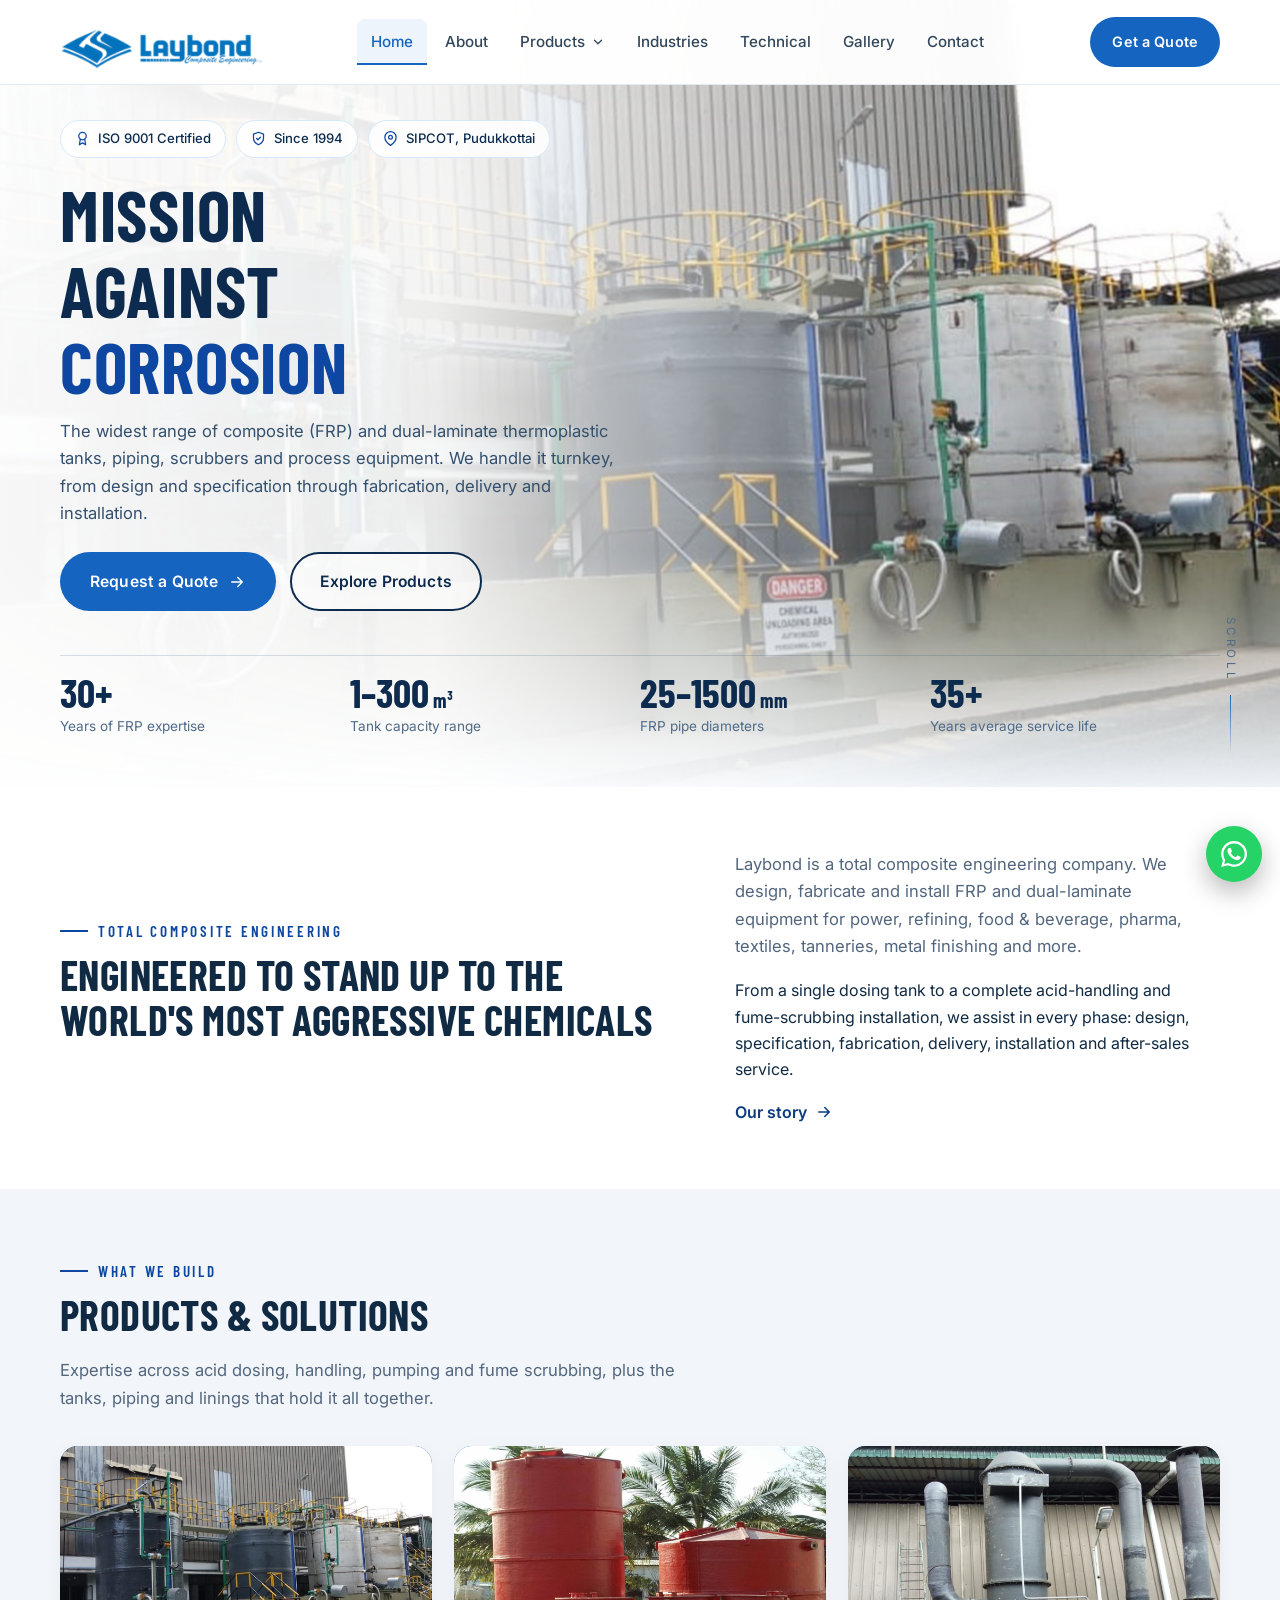
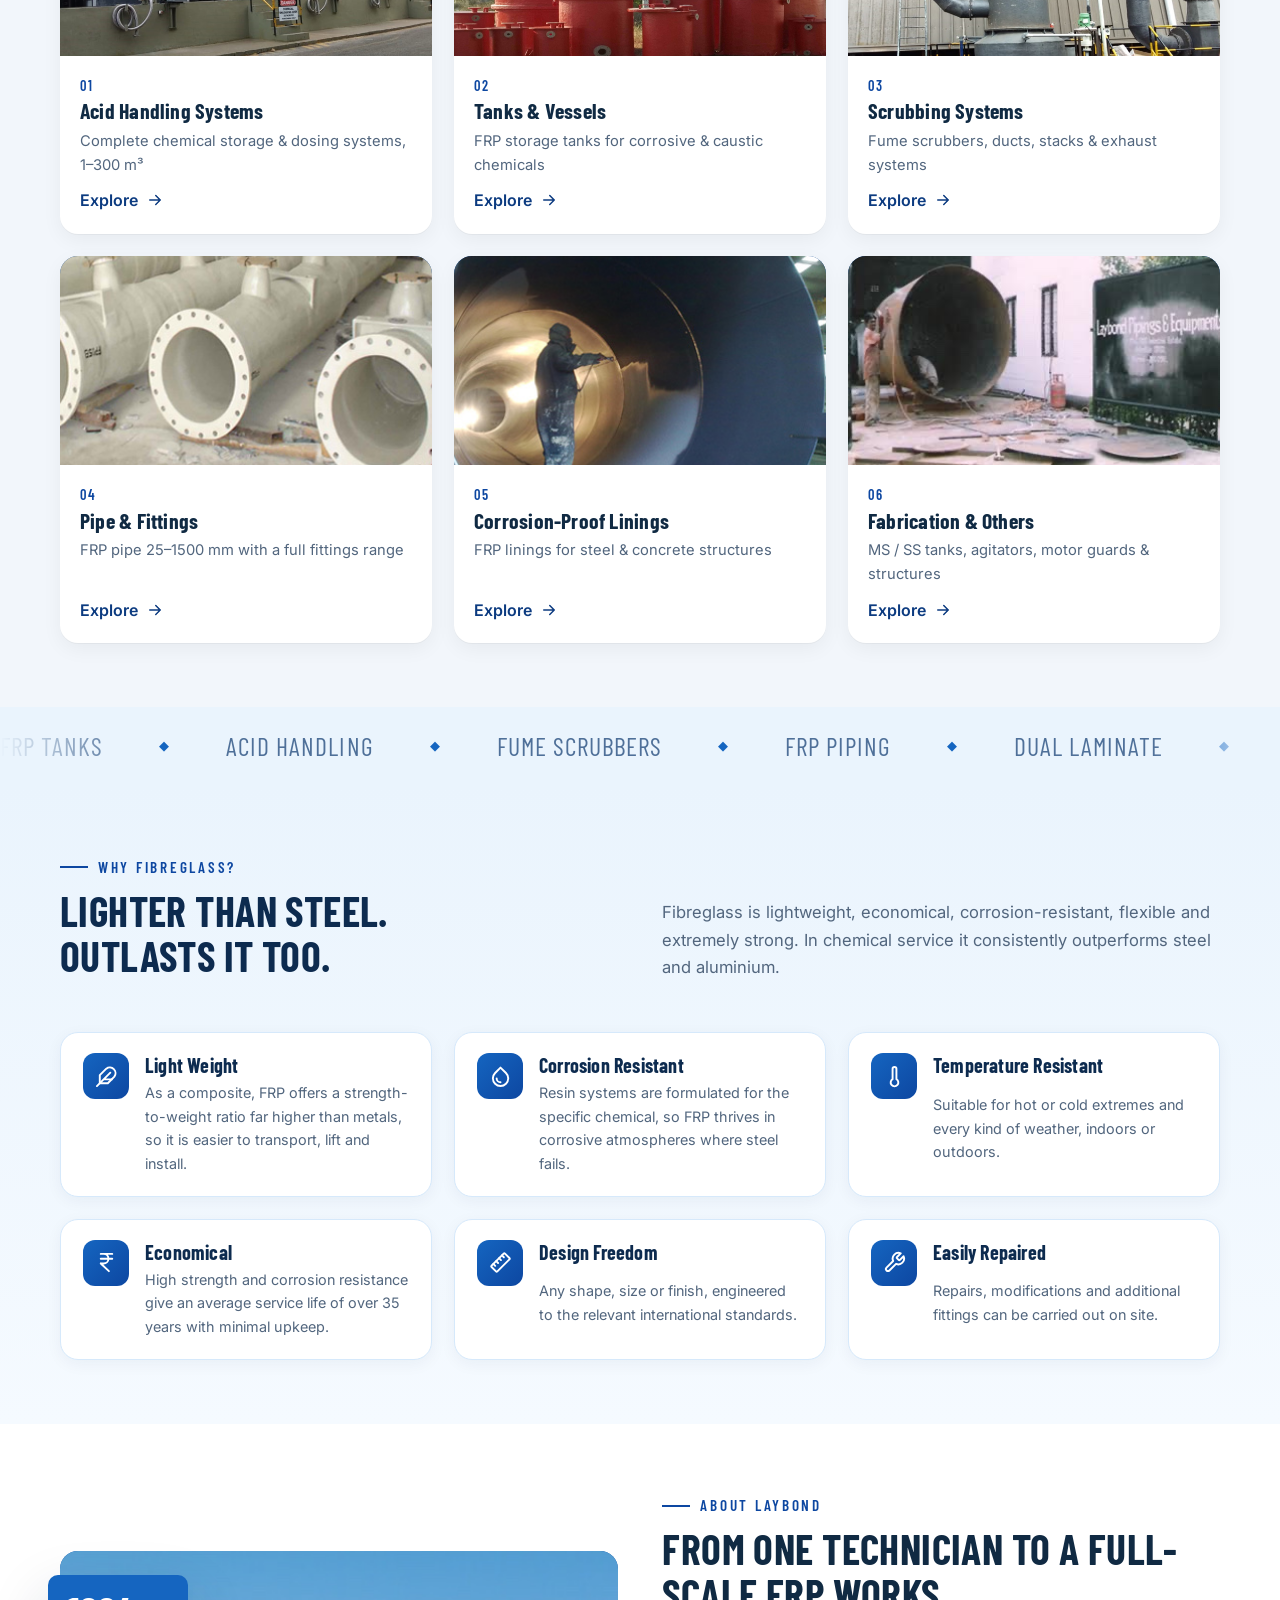
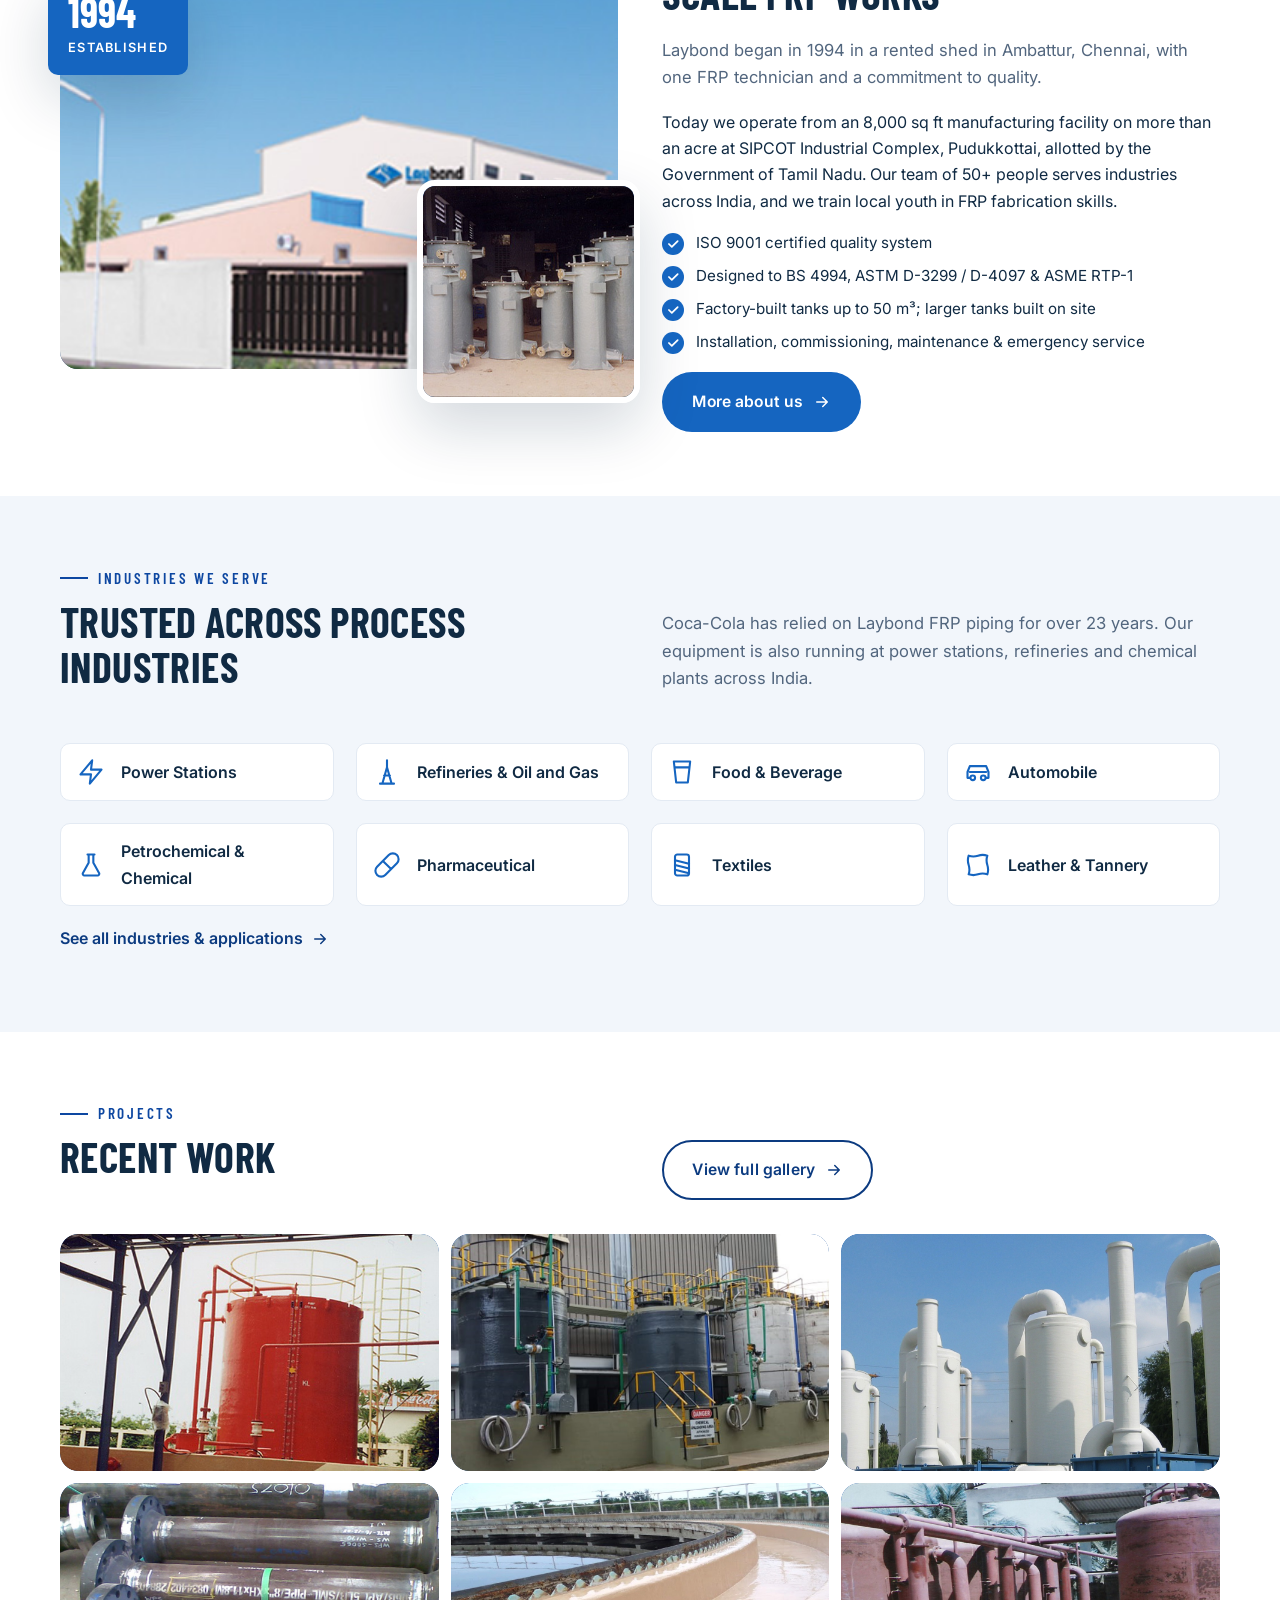
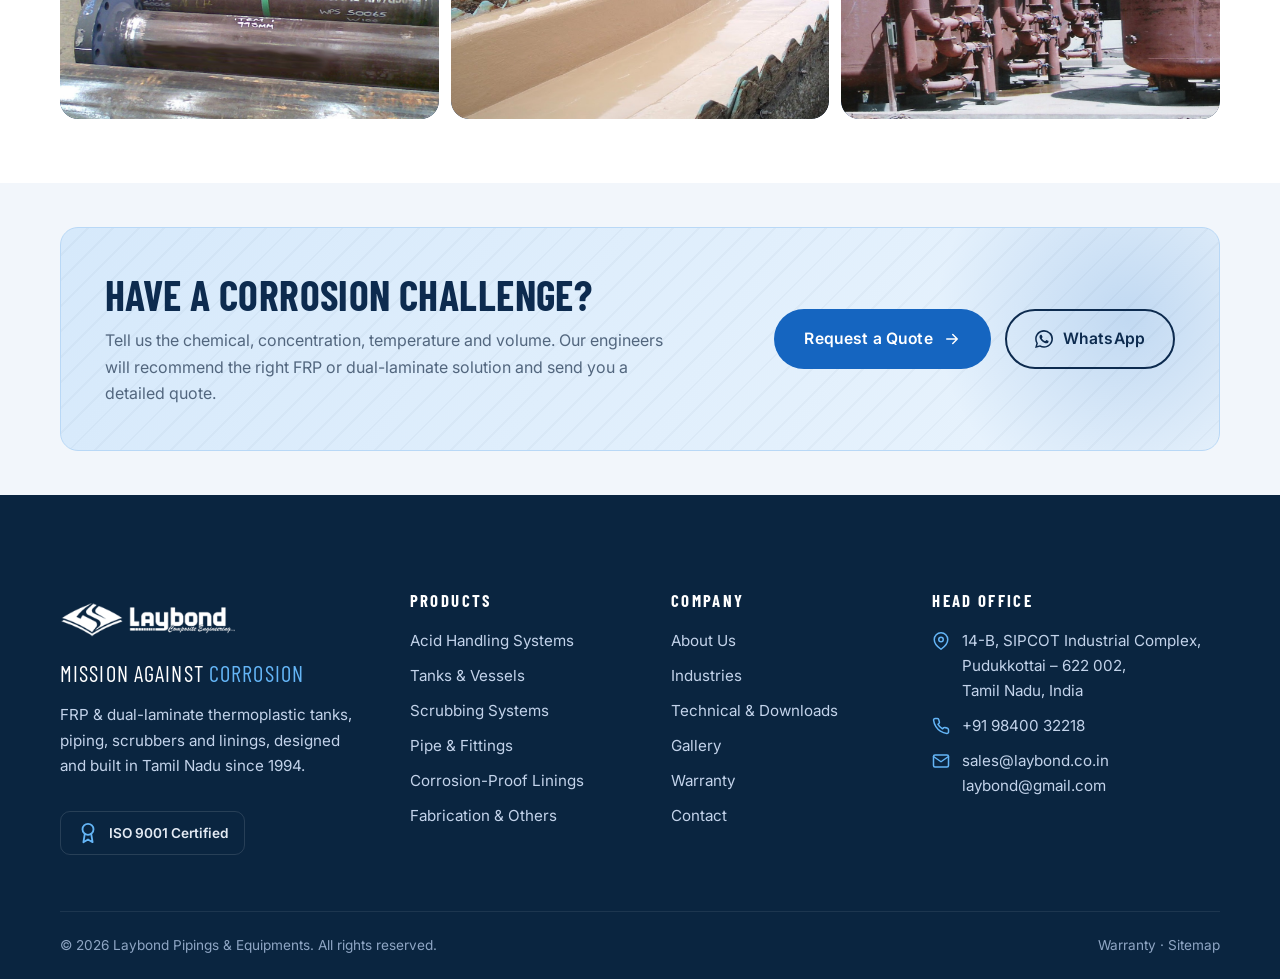
==== commit 5a969705: "Light sky theme, blue accents, larger logo, single phone number - Replace dark blue bands and banner" ====
--- a/index.html
+++ b/index.html
@@ -21,7 +21,7 @@
 <link href="https://fonts.googleapis.com/css2?family=Barlow+Condensed:wght@500;600;700&family=Inter:wght@400;500;600;700&display=swap" rel="stylesheet">
 <link rel="stylesheet" href="assets/css/style.css">
 <script type="application/ld+json">
-{"@context":"https://schema.org","@type":"Organization","name":"Laybond Pipings & Equipments","alternateName":"Laybond","url":"https://laybond.co.in/","logo":"https://laybond.co.in/assets/images/logo/Laybond2.png","foundingDate":"1994","slogan":"Mission Against Corrosion","email":"sales@laybond.co.in","telephone":"+919443169842","address":{"@type":"PostalAddress","streetAddress":"14-B, SIPCOT Industrial Complex","addressLocality":"Pudukkottai","postalCode":"622002","addressRegion":"Tamil Nadu","addressCountry":"IN"},"contactPoint":[{"@type":"ContactPoint","telephone":"+919443169842","contactType":"sales","areaServed":"IN"},{"@type":"ContactPoint","telephone":"+919840032218","contactType":"sales","areaServed":"IN"}]}
+{"@context":"https://schema.org","@type":"Organization","name":"Laybond Pipings & Equipments","alternateName":"Laybond","url":"https://laybond.co.in/","logo":"https://laybond.co.in/assets/images/logo/Laybond2.png","foundingDate":"1994","slogan":"Mission Against Corrosion","email":"sales@laybond.co.in","telephone":"+919840032218","address":{"@type":"PostalAddress","streetAddress":"14-B, SIPCOT Industrial Complex","addressLocality":"Pudukkottai","postalCode":"622002","addressRegion":"Tamil Nadu","addressCountry":"IN"},"contactPoint":[{"@type":"ContactPoint","telephone":"+919840032218","contactType":"sales","areaServed":"IN"}]}
 </script>
 </head>
 <body class="page-index">
@@ -42,11 +42,11 @@
       <a href="contact.html">Contact</a>
       <div class="mobile-cta">
         <a class="btn btn--primary" href="contact.html">Request a Quote <svg viewBox="0 0 24 24" fill="none" stroke="currentColor" stroke-width="2" stroke-linecap="round" stroke-linejoin="round"><path d="M5 12h14M13 6l6 6-6 6"/></svg></a>
-        <a class="btn btn--ghost" href="tel:+919443169842"><svg viewBox="0 0 24 24" fill="none" stroke="currentColor" stroke-width="2" stroke-linecap="round" stroke-linejoin="round"><path d="M22 16.9v3a2 2 0 0 1-2.2 2 19.8 19.8 0 0 1-8.6-3.1 19.5 19.5 0 0 1-6-6A19.8 19.8 0 0 1 2.1 4.2 2 2 0 0 1 4.1 2h3a2 2 0 0 1 2 1.7c.1.9.4 1.8.7 2.7a2 2 0 0 1-.5 2.1L8 9.8a16 16 0 0 0 6 6l1.3-1.3a2 2 0 0 1 2.1-.4c.9.3 1.8.6 2.7.7a2 2 0 0 1 1.7 2z"/></svg> +91 94431 69842</a>
+        <a class="btn btn--ghost" href="tel:+919840032218"><svg viewBox="0 0 24 24" fill="none" stroke="currentColor" stroke-width="2" stroke-linecap="round" stroke-linejoin="round"><path d="M22 16.9v3a2 2 0 0 1-2.2 2 19.8 19.8 0 0 1-8.6-3.1 19.5 19.5 0 0 1-6-6A19.8 19.8 0 0 1 2.1 4.2 2 2 0 0 1 4.1 2h3a2 2 0 0 1 2 1.7c.1.9.4 1.8.7 2.7a2 2 0 0 1-.5 2.1L8 9.8a16 16 0 0 0 6 6l1.3-1.3a2 2 0 0 1 2.1-.4c.9.3 1.8.6 2.7.7a2 2 0 0 1 1.7 2z"/></svg> +91 98400 32218</a>
       </div>
     </nav>
     <div class="header-cta">
-      <a class="header-phone" href="tel:+919443169842"><svg viewBox="0 0 24 24" fill="none" stroke="currentColor" stroke-width="2" stroke-linecap="round" stroke-linejoin="round"><path d="M22 16.9v3a2 2 0 0 1-2.2 2 19.8 19.8 0 0 1-8.6-3.1 19.5 19.5 0 0 1-6-6A19.8 19.8 0 0 1 2.1 4.2 2 2 0 0 1 4.1 2h3a2 2 0 0 1 2 1.7c.1.9.4 1.8.7 2.7a2 2 0 0 1-.5 2.1L8 9.8a16 16 0 0 0 6 6l1.3-1.3a2 2 0 0 1 2.1-.4c.9.3 1.8.6 2.7.7a2 2 0 0 1 1.7 2z"/></svg> +91 94431 69842</a>
+      <a class="header-phone" href="tel:+919840032218"><svg viewBox="0 0 24 24" fill="none" stroke="currentColor" stroke-width="2" stroke-linecap="round" stroke-linejoin="round"><path d="M22 16.9v3a2 2 0 0 1-2.2 2 19.8 19.8 0 0 1-8.6-3.1 19.5 19.5 0 0 1-6-6A19.8 19.8 0 0 1 2.1 4.2 2 2 0 0 1 4.1 2h3a2 2 0 0 1 2 1.7c.1.9.4 1.8.7 2.7a2 2 0 0 1-.5 2.1L8 9.8a16 16 0 0 0 6 6l1.3-1.3a2 2 0 0 1 2.1-.4c.9.3 1.8.6 2.7.7a2 2 0 0 1 1.7 2z"/></svg> +91 98400 32218</a>
       <a class="btn btn--primary" href="contact.html">Get a Quote</a>
       <button class="menu-toggle" type="button" aria-label="Menu" aria-controls="site-nav" aria-expanded="false"><span></span><span></span><span></span></button>
     </div>
@@ -199,7 +199,7 @@
       </div>
       <div class="btn-row">
         <a class="btn btn--primary" href="contact.html">Request a Quote <svg viewBox="0 0 24 24" fill="none" stroke="currentColor" stroke-width="2" stroke-linecap="round" stroke-linejoin="round"><path d="M5 12h14M13 6l6 6-6 6"/></svg></a>
-        <a class="btn btn--ghost" href="https://wa.me/919443169842?text=Hello%20Laybond%2C%20I%20would%20like%20a%20quote%20for%20your%20requirement" target="_blank" rel="noopener"><svg viewBox="0 0 24 24" fill="currentColor"><path d="M17.5 14.4c-.3-.1-1.8-.9-2-1-.3-.1-.5-.1-.7.1-.2.3-.8 1-.9 1.2-.2.2-.3.2-.6.1-.3-.1-1.3-.5-2.4-1.5-.9-.8-1.5-1.8-1.7-2.1-.2-.3 0-.5.1-.6l.4-.5c.2-.2.2-.3.3-.5.1-.2 0-.4 0-.5l-.9-2.2c-.2-.6-.5-.5-.7-.5h-.6c-.2 0-.5.1-.8.4-.3.3-1 1-1 2.5s1.1 2.9 1.2 3.1c.1.2 2.1 3.2 5.1 4.5.7.3 1.3.5 1.7.6.7.2 1.4.2 1.9.1.6-.1 1.8-.7 2-1.4.2-.7.2-1.3.2-1.4-.1-.2-.3-.3-.6-.4zM12 21.8c-1.8 0-3.5-.5-5-1.4l-.4-.2-3.7 1 1-3.6-.2-.4A9.8 9.8 0 0 1 2.2 12C2.2 6.6 6.6 2.2 12 2.2c2.6 0 5.1 1 6.9 2.9a9.7 9.7 0 0 1 2.9 6.9c0 5.4-4.4 9.8-9.8 9.8zm8.4-18.2A11.8 11.8 0 0 0 12 0C5.5 0 .2 5.3.2 11.9c0 2.1.5 4.1 1.6 5.9L.1 24l6.3-1.7c1.7.9 3.7 1.4 5.7 1.4 6.5 0 11.9-5.3 11.9-11.9 0-3.2-1.2-6.2-3.5-8.4z"/></svg> WhatsApp</a>
+        <a class="btn btn--ghost" href="https://wa.me/919840032218?text=Hello%20Laybond%2C%20I%20would%20like%20a%20quote%20for%20your%20requirement" target="_blank" rel="noopener"><svg viewBox="0 0 24 24" fill="currentColor"><path d="M17.5 14.4c-.3-.1-1.8-.9-2-1-.3-.1-.5-.1-.7.1-.2.3-.8 1-.9 1.2-.2.2-.3.2-.6.1-.3-.1-1.3-.5-2.4-1.5-.9-.8-1.5-1.8-1.7-2.1-.2-.3 0-.5.1-.6l.4-.5c.2-.2.2-.3.3-.5.1-.2 0-.4 0-.5l-.9-2.2c-.2-.6-.5-.5-.7-.5h-.6c-.2 0-.5.1-.8.4-.3.3-1 1-1 2.5s1.1 2.9 1.2 3.1c.1.2 2.1 3.2 5.1 4.5.7.3 1.3.5 1.7.6.7.2 1.4.2 1.9.1.6-.1 1.8-.7 2-1.4.2-.7.2-1.3.2-1.4-.1-.2-.3-.3-.6-.4zM12 21.8c-1.8 0-3.5-.5-5-1.4l-.4-.2-3.7 1 1-3.6-.2-.4A9.8 9.8 0 0 1 2.2 12C2.2 6.6 6.6 2.2 12 2.2c2.6 0 5.1 1 6.9 2.9a9.7 9.7 0 0 1 2.9 6.9c0 5.4-4.4 9.8-9.8 9.8zm8.4-18.2A11.8 11.8 0 0 0 12 0C5.5 0 .2 5.3.2 11.9c0 2.1.5 4.1 1.6 5.9L.1 24l6.3-1.7c1.7.9 3.7 1.4 5.7 1.4 6.5 0 11.9-5.3 11.9-11.9 0-3.2-1.2-6.2-3.5-8.4z"/></svg> WhatsApp</a>
       </div>
     </div>
   </div>
@@ -234,7 +234,7 @@
         <h4>Head Office</h4>
         <ul class="footer-contact">
           <li><svg viewBox="0 0 24 24" fill="none" stroke="currentColor" stroke-width="2" stroke-linecap="round" stroke-linejoin="round"><path d="M21 10c0 7-9 13-9 13S3 17 3 10a9 9 0 0 1 18 0z"/><circle cx="12" cy="10" r="3"/></svg><address>14-B, SIPCOT Industrial Complex,<br>Pudukkottai – 622 002,<br>Tamil Nadu, India</address></li>
-          <li><svg viewBox="0 0 24 24" fill="none" stroke="currentColor" stroke-width="2" stroke-linecap="round" stroke-linejoin="round"><path d="M22 16.9v3a2 2 0 0 1-2.2 2 19.8 19.8 0 0 1-8.6-3.1 19.5 19.5 0 0 1-6-6A19.8 19.8 0 0 1 2.1 4.2 2 2 0 0 1 4.1 2h3a2 2 0 0 1 2 1.7c.1.9.4 1.8.7 2.7a2 2 0 0 1-.5 2.1L8 9.8a16 16 0 0 0 6 6l1.3-1.3a2 2 0 0 1 2.1-.4c.9.3 1.8.6 2.7.7a2 2 0 0 1 1.7 2z"/></svg><span><a href="tel:+919443169842">+91 94431 69842</a><br><a href="tel:+919840032218">+91 98400 32218</a></span></li>
+          <li><svg viewBox="0 0 24 24" fill="none" stroke="currentColor" stroke-width="2" stroke-linecap="round" stroke-linejoin="round"><path d="M22 16.9v3a2 2 0 0 1-2.2 2 19.8 19.8 0 0 1-8.6-3.1 19.5 19.5 0 0 1-6-6A19.8 19.8 0 0 1 2.1 4.2 2 2 0 0 1 4.1 2h3a2 2 0 0 1 2 1.7c.1.9.4 1.8.7 2.7a2 2 0 0 1-.5 2.1L8 9.8a16 16 0 0 0 6 6l1.3-1.3a2 2 0 0 1 2.1-.4c.9.3 1.8.6 2.7.7a2 2 0 0 1 1.7 2z"/></svg><span><a href="tel:+919840032218">+91 98400 32218</a></span></li>
           <li><svg viewBox="0 0 24 24" fill="none" stroke="currentColor" stroke-width="2" stroke-linecap="round" stroke-linejoin="round"><rect x="2" y="4" width="20" height="16" rx="2"/><path d="M22 6l-10 7L2 6"/></svg><span><a href="mailto:sales@laybond.co.in">sales@laybond.co.in</a><br><a href="mailto:laybond@gmail.com">laybond@gmail.com</a></span></li>
         </ul>
       </div>
@@ -247,8 +247,8 @@
 </footer>
 <div class="float-actions">
   <a class="float-btn float-btn--top" href="#main" aria-label="Back to top"><svg viewBox="0 0 24 24" fill="none" stroke="currentColor" stroke-width="2.4" stroke-linecap="round" stroke-linejoin="round"><path d="M18 15l-6-6-6 6"/></svg></a>
-  <a class="float-btn float-btn--call" href="tel:+919443169842" aria-label="Call Laybond"><svg viewBox="0 0 24 24" fill="none" stroke="currentColor" stroke-width="2" stroke-linecap="round" stroke-linejoin="round"><path d="M22 16.9v3a2 2 0 0 1-2.2 2 19.8 19.8 0 0 1-8.6-3.1 19.5 19.5 0 0 1-6-6A19.8 19.8 0 0 1 2.1 4.2 2 2 0 0 1 4.1 2h3a2 2 0 0 1 2 1.7c.1.9.4 1.8.7 2.7a2 2 0 0 1-.5 2.1L8 9.8a16 16 0 0 0 6 6l1.3-1.3a2 2 0 0 1 2.1-.4c.9.3 1.8.6 2.7.7a2 2 0 0 1 1.7 2z"/></svg></a>
-  <a class="float-btn float-btn--wa" href="https://wa.me/919443169842?text=Hello%20Laybond%2C%20I%20would%20like%20a%20quote%20for%20your%20requirement" target="_blank" rel="noopener" aria-label="Chat on WhatsApp"><svg viewBox="0 0 24 24" fill="currentColor"><path d="M17.5 14.4c-.3-.1-1.8-.9-2-1-.3-.1-.5-.1-.7.1-.2.3-.8 1-.9 1.2-.2.2-.3.2-.6.1-.3-.1-1.3-.5-2.4-1.5-.9-.8-1.5-1.8-1.7-2.1-.2-.3 0-.5.1-.6l.4-.5c.2-.2.2-.3.3-.5.1-.2 0-.4 0-.5l-.9-2.2c-.2-.6-.5-.5-.7-.5h-.6c-.2 0-.5.1-.8.4-.3.3-1 1-1 2.5s1.1 2.9 1.2 3.1c.1.2 2.1 3.2 5.1 4.5.7.3 1.3.5 1.7.6.7.2 1.4.2 1.9.1.6-.1 1.8-.7 2-1.4.2-.7.2-1.3.2-1.4-.1-.2-.3-.3-.6-.4zM12 21.8c-1.8 0-3.5-.5-5-1.4l-.4-.2-3.7 1 1-3.6-.2-.4A9.8 9.8 0 0 1 2.2 12C2.2 6.6 6.6 2.2 12 2.2c2.6 0 5.1 1 6.9 2.9a9.7 9.7 0 0 1 2.9 6.9c0 5.4-4.4 9.8-9.8 9.8zm8.4-18.2A11.8 11.8 0 0 0 12 0C5.5 0 .2 5.3.2 11.9c0 2.1.5 4.1 1.6 5.9L.1 24l6.3-1.7c1.7.9 3.7 1.4 5.7 1.4 6.5 0 11.9-5.3 11.9-11.9 0-3.2-1.2-6.2-3.5-8.4z"/></svg></a>
+  <a class="float-btn float-btn--call" href="tel:+919840032218" aria-label="Call Laybond"><svg viewBox="0 0 24 24" fill="none" stroke="currentColor" stroke-width="2" stroke-linecap="round" stroke-linejoin="round"><path d="M22 16.9v3a2 2 0 0 1-2.2 2 19.8 19.8 0 0 1-8.6-3.1 19.5 19.5 0 0 1-6-6A19.8 19.8 0 0 1 2.1 4.2 2 2 0 0 1 4.1 2h3a2 2 0 0 1 2 1.7c.1.9.4 1.8.7 2.7a2 2 0 0 1-.5 2.1L8 9.8a16 16 0 0 0 6 6l1.3-1.3a2 2 0 0 1 2.1-.4c.9.3 1.8.6 2.7.7a2 2 0 0 1 1.7 2z"/></svg></a>
+  <a class="float-btn float-btn--wa" href="https://wa.me/919840032218?text=Hello%20Laybond%2C%20I%20would%20like%20a%20quote%20for%20your%20requirement" target="_blank" rel="noopener" aria-label="Chat on WhatsApp"><svg viewBox="0 0 24 24" fill="currentColor"><path d="M17.5 14.4c-.3-.1-1.8-.9-2-1-.3-.1-.5-.1-.7.1-.2.3-.8 1-.9 1.2-.2.2-.3.2-.6.1-.3-.1-1.3-.5-2.4-1.5-.9-.8-1.5-1.8-1.7-2.1-.2-.3 0-.5.1-.6l.4-.5c.2-.2.2-.3.3-.5.1-.2 0-.4 0-.5l-.9-2.2c-.2-.6-.5-.5-.7-.5h-.6c-.2 0-.5.1-.8.4-.3.3-1 1-1 2.5s1.1 2.9 1.2 3.1c.1.2 2.1 3.2 5.1 4.5.7.3 1.3.5 1.7.6.7.2 1.4.2 1.9.1.6-.1 1.8-.7 2-1.4.2-.7.2-1.3.2-1.4-.1-.2-.3-.3-.6-.4zM12 21.8c-1.8 0-3.5-.5-5-1.4l-.4-.2-3.7 1 1-3.6-.2-.4A9.8 9.8 0 0 1 2.2 12C2.2 6.6 6.6 2.2 12 2.2c2.6 0 5.1 1 6.9 2.9a9.7 9.7 0 0 1 2.9 6.9c0 5.4-4.4 9.8-9.8 9.8zm8.4-18.2A11.8 11.8 0 0 0 12 0C5.5 0 .2 5.3.2 11.9c0 2.1.5 4.1 1.6 5.9L.1 24l6.3-1.7c1.7.9 3.7 1.4 5.7 1.4 6.5 0 11.9-5.3 11.9-11.9 0-3.2-1.2-6.2-3.5-8.4z"/></svg></a>
 </div>
 <script src="assets/js/gallery-data.js"></script>
 <script src="assets/js/main.js" defer></script>
--- a/assets/css/style.css
+++ b/assets/css/style.css
@@ -15,8 +15,8 @@
   --white: #ffffff;
   --brand: #1565c0;          /* Laybond logo blue */
   --brand-light: #1e88e5;
-  --accent: #f57c00;         /* safety amber – calls to action */
-  --accent-dark: #e06a00;
+  --accent: #1565c0;         /* safety amber – calls to action */
+  --accent-dark: #0d47a1;
   --text: #102a43;
   --text-muted: #52667e;
 
@@ -29,7 +29,7 @@
   --shadow-lg: 0 24px 60px rgba(10, 37, 64, .18);
   --container: 1240px;
   --gutter: clamp(16px, 4vw, 40px);
-  --header-h: 76px;
+  --header-h: 84px;
   --ease: cubic-bezier(.2, .7, .2, 1);
 }
 
@@ -114,7 +114,7 @@
 .btn svg { width: 18px; height: 18px; flex: none; transition: transform .25s var(--ease); }
 .btn:hover svg { transform: translateX(3px); }
 .btn--primary { background: var(--accent); color: #fff; }
-.btn--primary:hover { background: #ff8a1a; color: #fff; transform: translateY(-2px); box-shadow: 0 10px 24px rgba(245,124,0,.35); }
+.btn--primary:hover { background: #0d47a1; color: #fff; transform: translateY(-2px); box-shadow: 0 10px 24px rgba(21,101,192,.35); }
 .btn--ghost { border-color: rgba(255,255,255,.4); color: var(--white); }
 .btn--ghost:hover { border-color: var(--white); background: rgba(255,255,255,.08); color: var(--white); }
 .btn--dark { background: var(--brand); color: var(--white); }
@@ -136,7 +136,7 @@
 }
 .header-inner { height: 100%; display: flex; align-items: center; justify-content: space-between; gap: 24px; }
 .logo { display: flex; align-items: center; flex: none; }
-.logo img { height: 42px; width: auto; filter: brightness(0) invert(1); }
+.logo img { height: 53px; width: auto; filter: brightness(0) invert(1); }  /* 42px +25% */
 .nav { display: flex; align-items: center; gap: 4px; }
 .nav > a, .nav-drop > button {
   color: var(--steel-100); font-weight: 500; font-size: .95rem;
@@ -177,7 +177,9 @@
 body.nav-open .menu-toggle span:nth-child(2) { opacity: 0; }
 body.nav-open .menu-toggle span:nth-child(3) { transform: translateY(-6px) rotate(-45deg); }
 
-@media (max-width: 1100px) { .header-phone { display: none; } }
+@media (max-width: 1340px) { .header-phone { display: none; } }
+.header-phone { white-space: nowrap; }
+.header-inner { gap: 18px; }
 @media (max-width: 960px) {
   .menu-toggle { display: block; }
   .header-cta .btn { display: none; }
@@ -207,7 +209,7 @@
   position: relative; overflow: hidden; border-radius: var(--radius-lg);
   background:
     radial-gradient(120% 90% at 85% 10%, rgba(30,111,217,.35), transparent 55%),
-    radial-gradient(90% 80% at 10% 100%, rgba(245,165,36,.14), transparent 60%),
+    radial-gradient(90% 80% at 10% 100%, rgba(21,101,192,.14), transparent 60%),
     repeating-linear-gradient(135deg, rgba(255,255,255,.025) 0 2px, transparent 2px 14px),
     linear-gradient(160deg, var(--navy-700), var(--navy-950));
   aspect-ratio: 4 / 3;
@@ -449,7 +451,7 @@
 .g-cap small { display: block; font-weight: 500; color: var(--accent); font-size: .74rem; letter-spacing: .14em; text-transform: uppercase; }
 .g-item:hover .g-cap, .g-item:focus-visible .g-cap { opacity: 1; transform: none; }
 @media (hover: none) { .g-cap { opacity: 1; transform: none; } }
-.g-play { position: absolute; left: 50%; top: 50%; transform: translate(-50%, -50%); width: 64px; height: 64px; border-radius: 50%; background: rgba(245,124,0,.95); display: grid; place-items: center; color: #fff; box-shadow: 0 10px 30px rgba(0,0,0,.35); transition: transform .3s var(--ease); z-index: 2; }
+.g-play { position: absolute; left: 50%; top: 50%; transform: translate(-50%, -50%); width: 64px; height: 64px; border-radius: 50%; background: rgba(21,101,192,.95); display: grid; place-items: center; color: #fff; box-shadow: 0 10px 30px rgba(0,0,0,.35); transition: transform .3s var(--ease); z-index: 2; }
 .g-play svg { width: 24px; height: 24px; margin-left: 3px; }
 .g-item:hover .g-play { transform: translate(-50%, -50%) scale(1.1); }
 .g-item[hidden] { display: none; }
@@ -469,7 +471,7 @@
 
 /* ---------- CTA band ---------- */
 .cta-band { position: relative; overflow: hidden; border-radius: var(--radius-lg); padding: clamp(40px, 6vw, 72px); background: linear-gradient(120deg, #0a2f6b, #1565c0); color: var(--white); display: grid; gap: 28px; align-items: center; }
-.cta-band::before { content: ""; position: absolute; right: -120px; top: -120px; width: 420px; height: 420px; border-radius: 50%; background: radial-gradient(circle, rgba(245,124,0,.35), transparent 65%); }
+.cta-band::before { content: ""; position: absolute; right: -120px; top: -120px; width: 420px; height: 420px; border-radius: 50%; background: radial-gradient(circle, rgba(21,101,192,.35), transparent 65%); }
 .cta-band::after { content: ""; position: absolute; inset: 0; background: repeating-linear-gradient(135deg, rgba(255,255,255,.03) 0 2px, transparent 2px 18px); pointer-events: none; }
 .cta-band > * { position: relative; z-index: 1; }
 .cta-band h2 { margin: 0 0 10px; }
@@ -556,7 +558,7 @@
 .divider-title { display: flex; align-items: center; gap: 18px; margin: 48px 0 24px; }
 .divider-title::after { content: ""; flex: 1; height: 1px; background: var(--steel-100); }
 .divider-title h3 { margin: 0; }
-.note { padding: 18px 22px; border-left: 4px solid var(--accent); background: rgba(245,124,0,.07); border-radius: 0 var(--radius) var(--radius) 0; color: var(--text); }
+.note { padding: 18px 22px; border-left: 4px solid var(--accent); background: rgba(21,101,192,.07); border-radius: 0 var(--radius) var(--radius) 0; color: var(--text); }
 .mt-0 { margin-top: 0; } .mb-0 { margin-bottom: 0; }
 .mt-2 { margin-top: 2rem; } .mt-3 { margin-top: 3rem; }
 .center { text-align: center; }
@@ -586,8 +588,8 @@
 
 /* ---------- Phone refinements ---------- */
 @media (max-width: 600px) {
-  :root { --header-h: 66px; }
-  .logo img { height: 36px; }
+  :root { --header-h: 70px; }
+  .logo img { height: 45px; }  /* 36px +25% */
   .hero .btn-row .btn, .cta-band .btn-row .btn { flex: 1 1 100%; }
   .hero h1 { font-size: clamp(2.6rem, 12vw, 3.4rem); }
   .hero-stats div { padding-right: 8px; }
@@ -640,31 +642,31 @@
 .menu-toggle { color: var(--text); }
 .mega-icon { background: #eef4fc; color: var(--brand); }
 .eyebrow { color: var(--accent-dark); }
-.section--dark .eyebrow, .section--darker .eyebrow, .hero .eyebrow, .page-hero .eyebrow, .cta-band .eyebrow { color: #ffb066; }
-.hero h1 em, .footer-tag span, .text-accent { color: #ff9a3c; }
+.section--dark .eyebrow, .section--darker .eyebrow, .hero .eyebrow, .page-hero .eyebrow, .cta-band .eyebrow { color: #1565c0; }
+.hero h1 em, .footer-tag span, .text-accent { color: #1565c0; }
 .hero-stats strong, .stat strong { color: #fff; }
 .stat { background: rgba(255,255,255,.06); }
 .stats { background: rgba(255,255,255,.12); }
-.stat strong small { color: #ffb066; }
-.timeline-year { color: #ffb066; }
-.timeline-item::before { background: #0b2c5f; border-color: #ff9a3c; }
-.timeline::before { background: linear-gradient(#ff9a3c, var(--brand-light)); }
-.contact-icon { color: #ffb066; }
+.stat strong small { color: #1565c0; }
+.timeline-year { color: #1565c0; }
+.timeline-item::before { background: #0b2c5f; border-color: #1565c0; }
+.timeline::before { background: linear-gradient(#1565c0, var(--brand-light)); }
+.contact-icon { color: #1565c0; }
 .chem-formula, .download-icon { background: var(--brand); color: #fff; }
 .chem-sub { color: var(--brand); }
 .card-num { color: var(--accent-dark); }
 .spec-table thead th { background: var(--brand); }
 .industry svg { color: var(--brand); }
 .tier--featured { background: linear-gradient(135deg, #0d47a1, #0a2f6b); border-color: transparent; }
-.tier--featured .tier-label { color: #ffb066; }
-.badge svg, .iso-badge svg { color: #ffb066; }
+.tier--featured .tier-label { color: #1565c0; }
+.badge svg, .iso-badge svg { color: #1565c0; }
 .product-nav a[aria-current="page"], .filter.is-active { background: var(--brand); border-color: var(--brand); color: #fff; }
-.marquee-track span::after { color: #ffb066; }
+.marquee-track span::after { color: #1565c0; }
 .acc-item.is-open .acc-plus { background: var(--accent); }
 .acc-item.is-open .acc-plus::before, .acc-item.is-open .acc-plus::after { background: #fff; }
-.scroll-cue::after { background: linear-gradient(#ff9a3c, transparent); }
+.scroll-cue::after { background: linear-gradient(#1565c0, transparent); }
 .not-found { background: linear-gradient(160deg, #0b2c5f, #0a2540); }
-.not-found .big { color: #ff9a3c; }
+.not-found .big { color: #1565c0; }
 .site-footer { background: var(--navy-950); }
 .float-btn--top { background: var(--brand); }
 .lightbox { background: rgba(6,22,44,.96); }
@@ -748,3 +750,131 @@
 .page-index .g-item.is-wide { grid-column: auto; }
 .page-index .g-item.is-wide .media, .page-index .g-item .media { aspect-ratio: 16 / 10; height: auto; min-height: 0; }
 @media (max-width: 700px) { .page-index .gallery-grid { grid-template-columns: 1fr 1fr; gap: 10px; } }
+/* Small laptops: tighten menu so the larger logo + full menu + button fit */
+@media (min-width: 961px) and (max-width: 1180px) {
+  .logo img { height: 46px; }
+  .nav > a, .nav-drop > button { padding: 9px 9px; font-size: .9rem; }
+  .header-cta .btn { padding: 10px 16px; font-size: .86rem; }
+  .header-inner { gap: 12px; }
+}
+
+/* ==========================================================================
+   LIGHT SKY THEME – replaces the dark blue bands, banners and overlays
+   (Delete this whole block to return to the dark-blue look.)
+   ========================================================================== */
+:root {
+  --sky-50: #f5faff;
+  --sky-100: #eaf4fd;
+  --sky-200: #d6e9fb;
+  --sky-300: #b9d8f6;
+  --ink: #0d2b4f;
+}
+
+/* --- Former dark bands become pale sky with navy text --- */
+.section--dark { background: var(--sky-100); color: var(--ink); }
+.section--darker { background: linear-gradient(180deg, var(--sky-100), var(--sky-50)); color: var(--ink); }
+.section--dark p, .section--darker p,
+.section--dark .lead, .section--darker .lead { color: var(--text-muted); }
+.section--dark h2, .section--darker h2, .section--dark h3, .section--darker h3 { color: var(--ink); }
+.section--dark .eyebrow, .section--darker .eyebrow { color: var(--accent-dark); }
+
+/* Feature tiles: white cards everywhere */
+.feature, .section--dark .feature, .section--darker .feature {
+  background: #fff; border: 1px solid var(--sky-200);
+  box-shadow: 0 4px 16px rgba(13, 43, 79, .05);
+}
+.feature:hover { background: #fff; border-color: var(--sky-300); box-shadow: 0 12px 30px rgba(13, 43, 79, .10); }
+.feature h3 { color: var(--ink); }
+.feature p { color: var(--text-muted); }
+
+/* Chips & lists on light bands */
+.section--dark .chips li, .section--darker .chips li { background: #fff; border-color: var(--sky-200); color: var(--text); }
+
+/* Stats */
+.stats { background: var(--sky-200); }
+.stat { background: #fff; }
+.stat strong { color: var(--ink); }
+.stat strong small { color: var(--accent-dark); }
+.stat span { color: var(--text-muted); }
+
+/* Timeline (About) */
+.timeline-year { color: var(--accent-dark); }
+.timeline-item h3 { color: var(--ink); }
+.timeline-item::before { background: #fff; border-color: var(--accent); }
+.timeline::before { background: linear-gradient(var(--accent), var(--brand-light)); }
+
+/* Marquee band */
+.marquee-track span { color: #4f7099; }
+.marquee-track span::after { color: var(--accent); }
+
+/* Resin "featured" tier: light card with blue outline */
+.tier--featured { background: #fff; color: var(--text); border: 2px solid var(--brand); box-shadow: 0 12px 30px rgba(21,101,192,.12); }
+.tier--featured h3 { color: var(--ink); }
+.tier--featured .tier-label { color: var(--brand); }
+.tier--featured dt { color: var(--text-muted); }
+
+/* --- Photo banners: white fade on the left, dark text --- */
+.hero, .page-hero { background: var(--sky-50); color: var(--ink); }
+.hero::before {
+  background:
+    linear-gradient(90deg, rgba(255,255,255,.97) 0%, rgba(255,255,255,.9) 34%, rgba(255,255,255,.45) 58%, rgba(255,255,255,0) 80%),
+    linear-gradient(0deg, rgba(245,250,255,.95) 0%, rgba(245,250,255,0) 30%);
+}
+.page-hero::before {
+  background: linear-gradient(90deg, rgba(255,255,255,.97) 0%, rgba(255,255,255,.88) 40%, rgba(255,255,255,.35) 70%, rgba(255,255,255,.05) 100%);
+}
+.page-hero .hero-media { opacity: 1; }
+.hero h1, .page-hero h1 { color: var(--ink); }
+.hero h1 em { color: var(--accent-dark); }
+.hero .lead, .page-hero .lead { color: #34506f; }
+.hero .eyebrow, .page-hero .eyebrow { color: var(--accent-dark); }
+.breadcrumb, .breadcrumb a { color: #4f6b8a; }
+.breadcrumb a:hover { color: var(--brand); }
+.badge { background: rgba(255,255,255,.85); border-color: var(--sky-200); color: var(--ink); backdrop-filter: blur(6px); }
+.badge svg { color: var(--accent-dark); }
+.hero .btn--ghost { border-color: var(--ink); color: var(--ink); background: rgba(255,255,255,.6); }
+.hero .btn--ghost:hover { background: var(--ink); color: #fff; border-color: var(--ink); }
+.hero-stats { border-top-color: rgba(13,43,79,.15); }
+.hero-stats strong { color: var(--ink); }
+.hero-stats span { color: #4f6b8a; }
+.scroll-cue { color: #4f6b8a; }
+@media (max-width: 700px) {
+  /* On phones the text covers the photo, so fade more evenly */
+  .hero::before, .page-hero::before { background: linear-gradient(180deg, rgba(255,255,255,.93), rgba(255,255,255,.82)); }
+}
+
+/* --- CTA band: light sky panel --- */
+.cta-band { background: linear-gradient(120deg, var(--sky-200), var(--sky-100)); color: var(--ink); border: 1px solid var(--sky-300); }
+.cta-band::before { background: radial-gradient(circle, rgba(21,101,192,.18), transparent 65%); }
+.cta-band::after { background: repeating-linear-gradient(135deg, rgba(13,43,79,.03) 0 2px, transparent 2px 18px); }
+.cta-band h2 { color: var(--ink); }
+.cta-band p { color: var(--text-muted); }
+.cta-band .btn--ghost { border-color: var(--ink); color: var(--ink); }
+.cta-band .btn--ghost:hover { background: var(--ink); color: #fff; }
+
+/* --- Contact info card --- */
+.contact-card { background: var(--sky-100); border: 1px solid var(--sky-200); border-radius: var(--radius-lg); padding: clamp(24px, 4vw, 44px); color: var(--text); }
+.contact-card h2 { color: var(--ink); }
+.contact-item { border-bottom-color: var(--sky-200); }
+.contact-item h4 { color: var(--text-muted); }
+.contact-item a, .contact-item address, .contact-text { color: var(--ink); }
+.contact-item a:hover { color: var(--brand); }
+.contact-icon { background: #fff; color: var(--accent-dark); }
+
+/* --- 404 / thank-you pages --- */
+.not-found { background: linear-gradient(180deg, var(--sky-100), var(--sky-50)); color: var(--ink); }
+.not-found .big { color: var(--accent); }
+.not-found p { color: var(--text-muted) !important; }
+.not-found .btn--ghost { border-color: var(--ink); color: var(--ink); }
+
+/* Product tab strip & misc */
+.product-strip { background: #fff; }
+
+/* ==========================================================================
+   BLUE ACCENT – orange replaced by deep logo blue (#1565c0)
+   ========================================================================== */
+.btn--primary:hover { box-shadow: 0 10px 24px rgba(21,101,192,.35); }
+/* On the dark navy footer, use a lighter blue so accents stay readable */
+.site-footer .footer-tag span { color: #64b5f6; }
+.site-footer .footer-contact svg, .site-footer .iso-badge svg { color: #64b5f6; }
+.site-footer a:hover { color: #90caf9; }
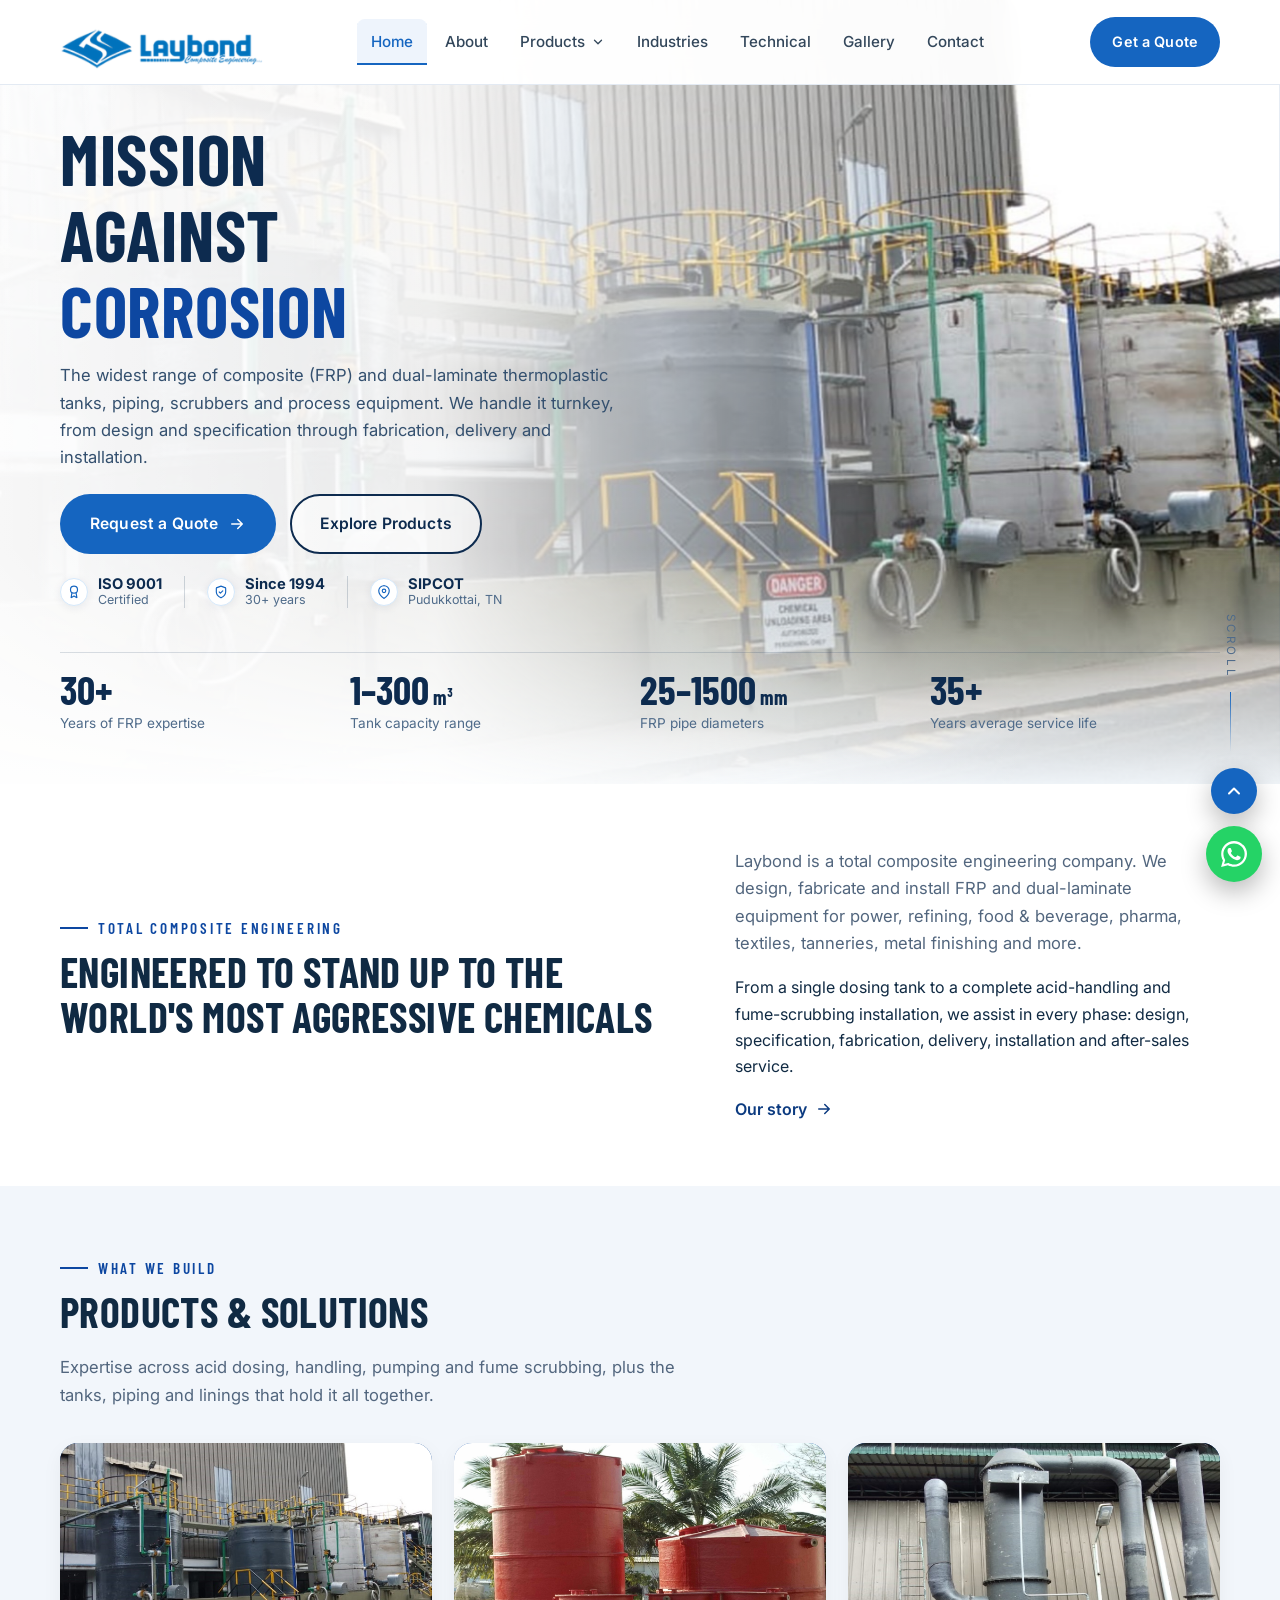
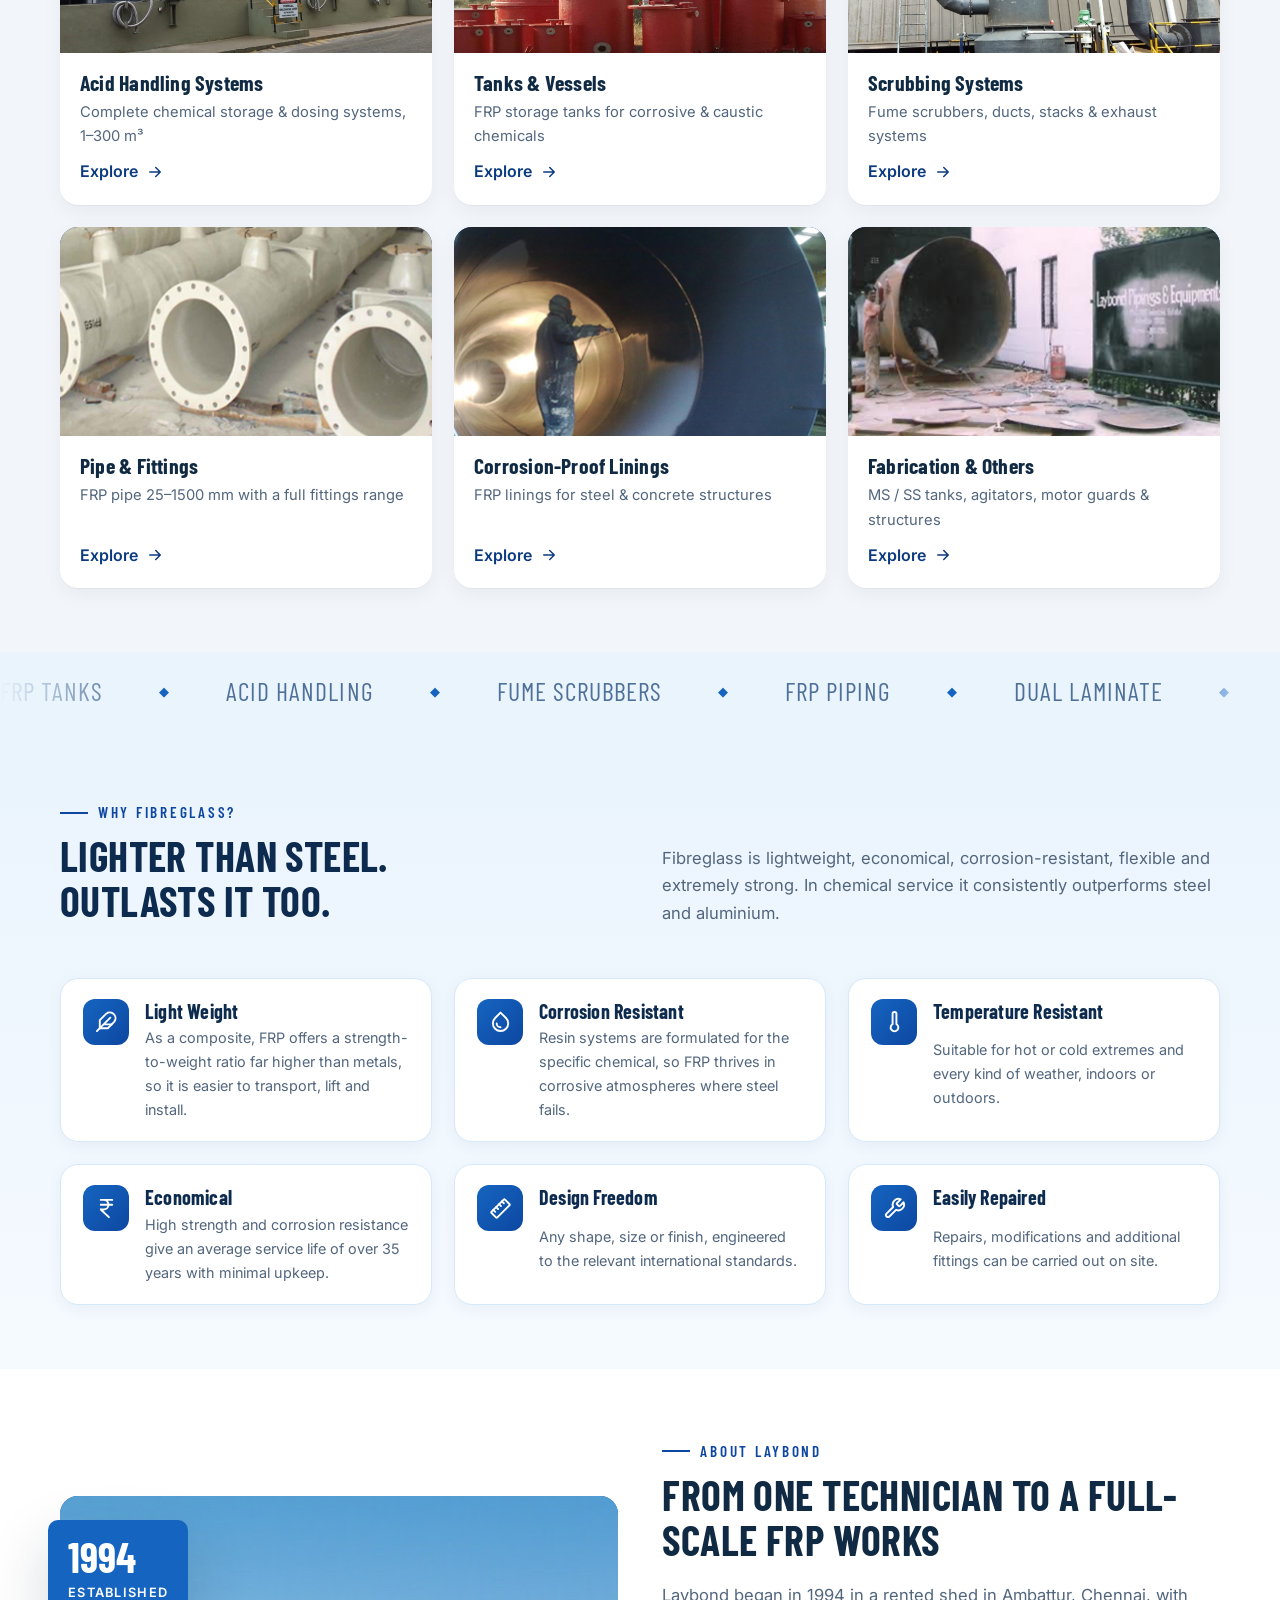
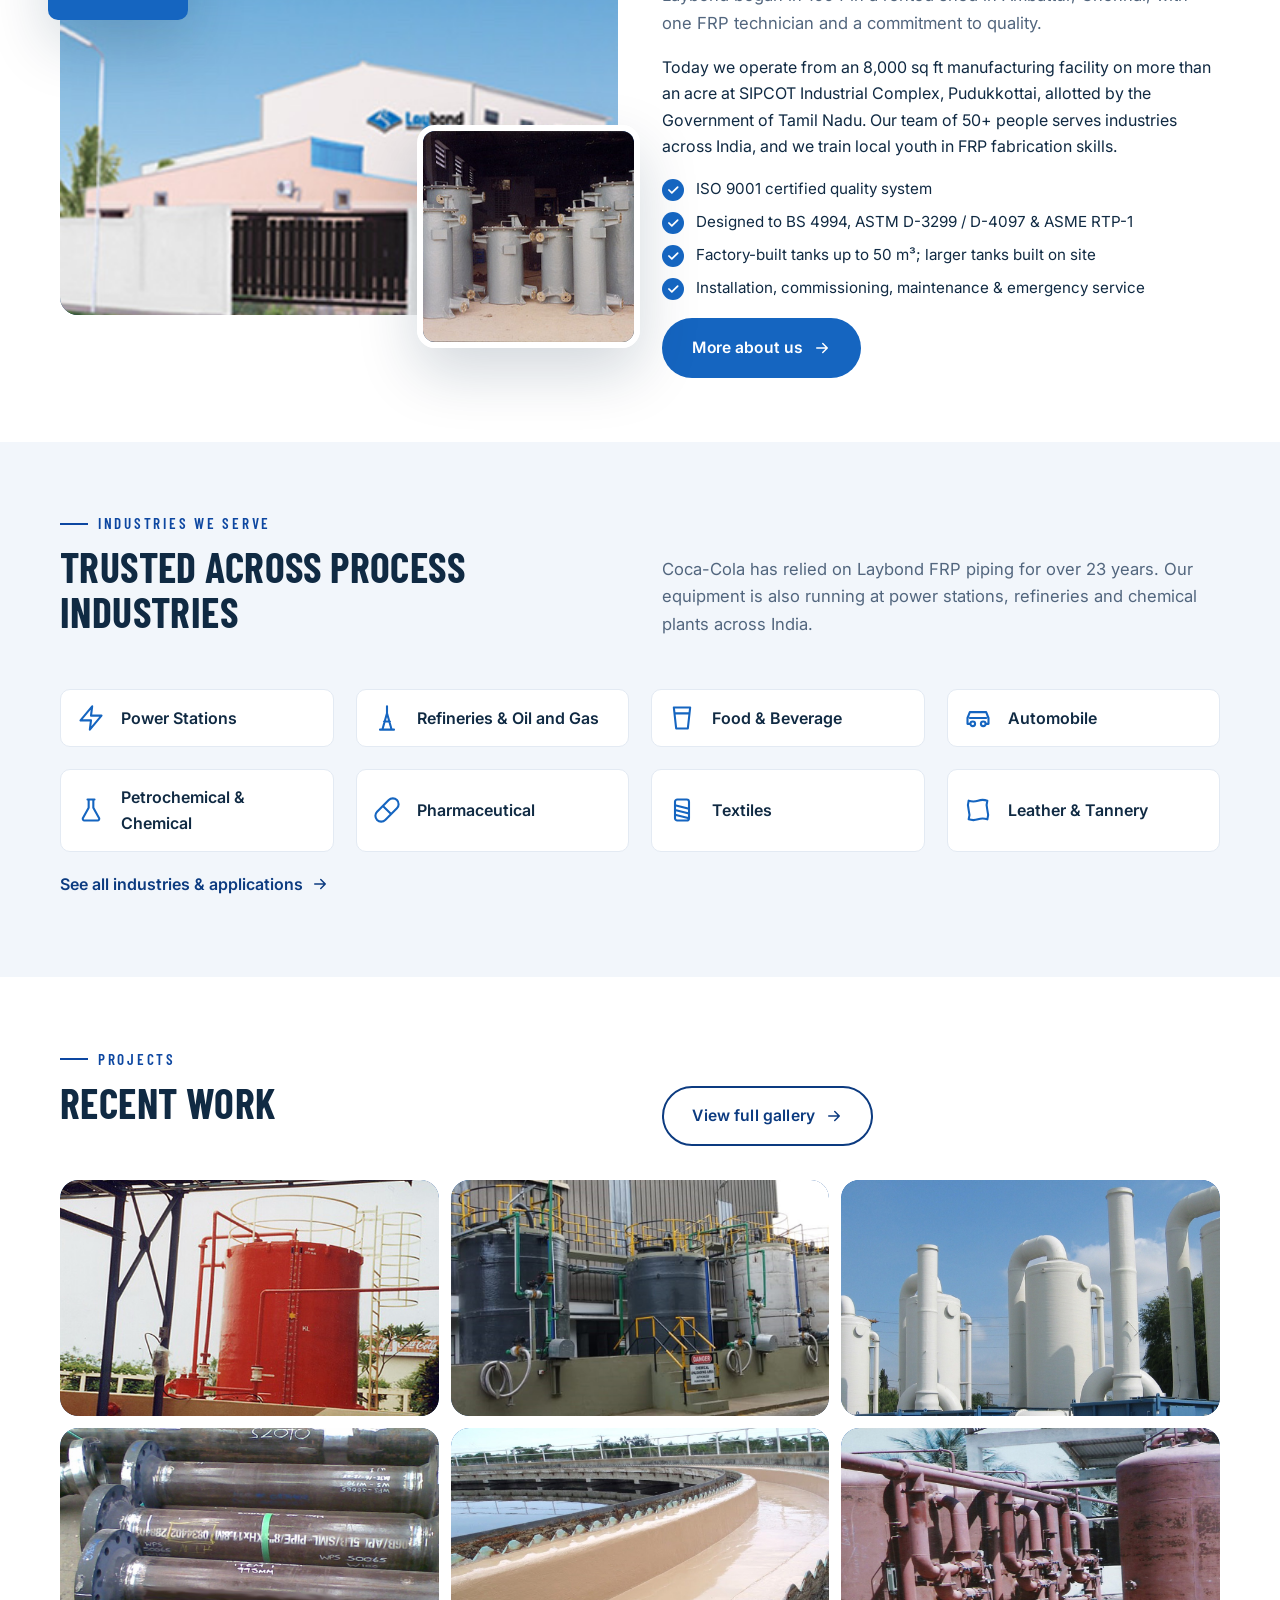
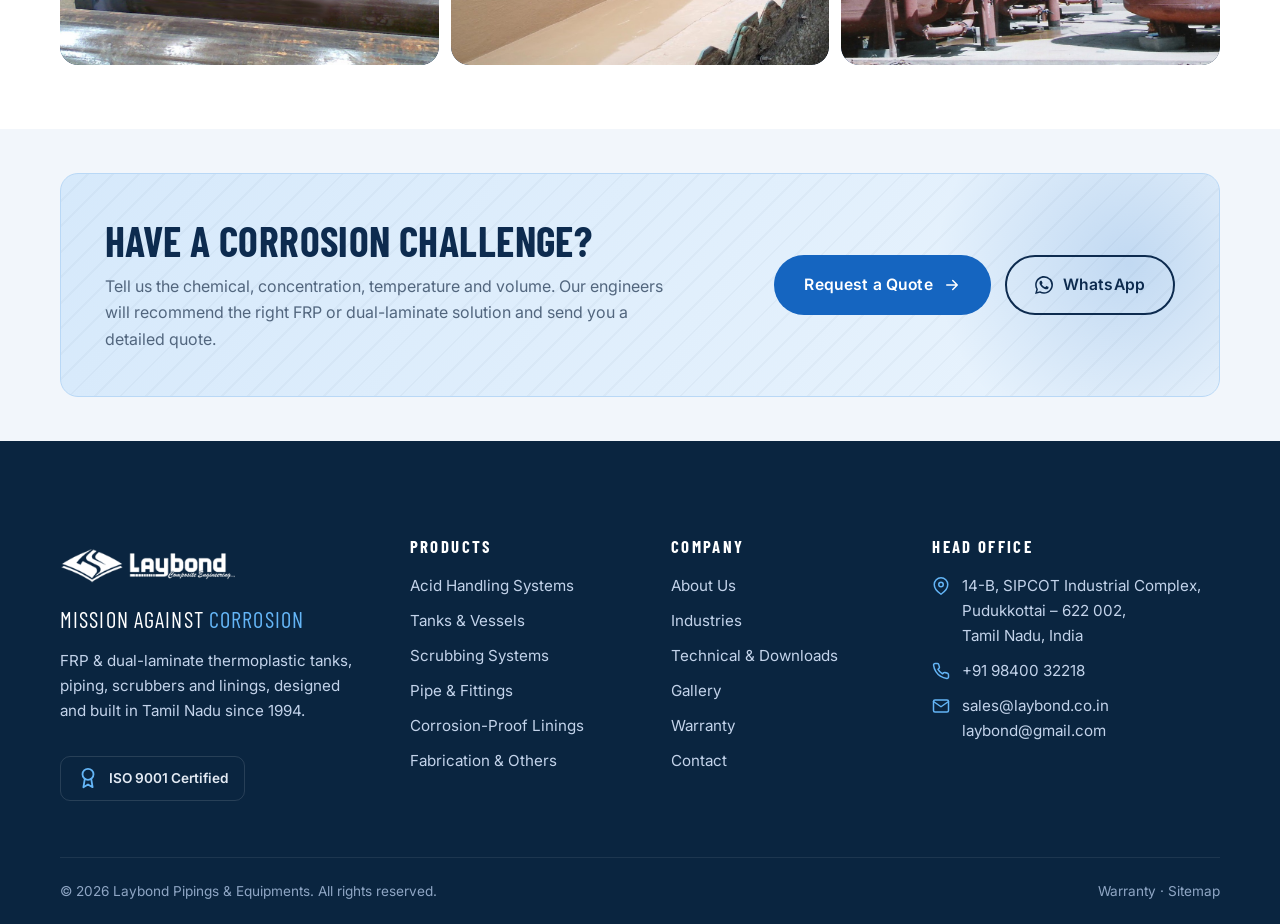
==== commit c1dbe128: "Home: move credentials below hero buttons, drop card numbers - ISO 9001 / Since 1994 / SIPCOT shown " ====
--- a/index.html
+++ b/index.html
@@ -61,17 +61,17 @@
     <img src="assets/images/hero/home-hero.jpg" alt="" fetchpriority="high" style="z-index:-1" onerror="this.remove()">
   </div>
   <div class="container">
-    <div class="hero-badges">
-      <span class="badge"><svg viewBox="0 0 24 24" fill="none" stroke="currentColor" stroke-width="2" stroke-linecap="round" stroke-linejoin="round"><circle cx="12" cy="8" r="6"/><path d="M15.5 13L17 22l-5-3-5 3 1.5-9"/></svg> ISO 9001 Certified</span>
-      <span class="badge"><svg viewBox="0 0 24 24" fill="none" stroke="currentColor" stroke-width="2" stroke-linecap="round" stroke-linejoin="round"><path d="M12 22s8-4 8-10V5l-8-3-8 3v7c0 6 8 10 8 10z"/><path d="M9 12l2 2 4-4"/></svg> Since 1994</span>
-      <span class="badge"><svg viewBox="0 0 24 24" fill="none" stroke="currentColor" stroke-width="2" stroke-linecap="round" stroke-linejoin="round"><path d="M21 10c0 7-9 13-9 13S3 17 3 10a9 9 0 0 1 18 0z"/><circle cx="12" cy="10" r="3"/></svg> SIPCOT, Pudukkottai</span>
-    </div>
     <h1>Mission against <em>corrosion</em></h1>
     <p class="lead">The widest range of composite (FRP) and dual-laminate thermoplastic tanks, piping, scrubbers and process equipment. We handle it turnkey, from design and specification through fabrication, delivery and installation.</p>
     <div class="btn-row">
       <a class="btn btn--primary" href="contact.html">Request a Quote <svg viewBox="0 0 24 24" fill="none" stroke="currentColor" stroke-width="2" stroke-linecap="round" stroke-linejoin="round"><path d="M5 12h14M13 6l6 6-6 6"/></svg></a>
       <a class="btn btn--ghost" href="#products">Explore Products</a>
     </div>
+    <ul class="hero-trust" aria-label="Credentials">
+      <li><svg viewBox="0 0 24 24" fill="none" stroke="currentColor" stroke-width="2" stroke-linecap="round" stroke-linejoin="round"><circle cx="12" cy="8" r="6"/><path d="M15.5 13L17 22l-5-3-5 3 1.5-9"/></svg><span><strong>ISO 9001</strong> Certified</span></li>
+      <li><svg viewBox="0 0 24 24" fill="none" stroke="currentColor" stroke-width="2" stroke-linecap="round" stroke-linejoin="round"><path d="M12 22s8-4 8-10V5l-8-3-8 3v7c0 6 8 10 8 10z"/><path d="M9 12l2 2 4-4"/></svg><span><strong>Since 1994</strong> 30+ years</span></li>
+      <li><svg viewBox="0 0 24 24" fill="none" stroke="currentColor" stroke-width="2" stroke-linecap="round" stroke-linejoin="round"><path d="M21 10c0 7-9 13-9 13S3 17 3 10a9 9 0 0 1 18 0z"/><circle cx="12" cy="10" r="3"/></svg><span><strong>SIPCOT</strong> Pudukkottai, TN</span></li>
+    </ul>
     <div class="hero-stats">
       <div><strong>30+</strong><span>Years of FRP expertise</span></div>
       <div><strong>1–300<small style="font-size:.5em"> m³</small></strong><span>Tank capacity range</span></div>
@@ -107,22 +107,22 @@
     </div>
     <div class="grid grid-3"><a class="card reveal reveal-d0" href="chemical-handling-systems.html">
         <div class="media " data-label="Acid Handling Systems"><img src="assets/images/products/acid-handling.jpg" alt="Acid Handling Systems" loading="lazy" decoding="async" onerror="this.remove()"></div>
-        <div class="card-body"><span class="card-num">01</span><h3>Acid Handling Systems</h3><p>Complete chemical storage & dosing systems, 1–300 m³</p><span class="card-link">Explore <svg viewBox="0 0 24 24" fill="none" stroke="currentColor" stroke-width="2" stroke-linecap="round" stroke-linejoin="round"><path d="M5 12h14M13 6l6 6-6 6"/></svg></span></div>
+        <div class="card-body"><h3>Acid Handling Systems</h3><p>Complete chemical storage & dosing systems, 1–300 m³</p><span class="card-link">Explore <svg viewBox="0 0 24 24" fill="none" stroke="currentColor" stroke-width="2" stroke-linecap="round" stroke-linejoin="round"><path d="M5 12h14M13 6l6 6-6 6"/></svg></span></div>
       </a><a class="card reveal reveal-d1" href="frp-tanks.html">
         <div class="media " data-label="Tanks & Vessels"><img src="assets/images/products/frp-tanks.jpg" alt="Tanks & Vessels" loading="lazy" decoding="async" onerror="this.remove()"></div>
-        <div class="card-body"><span class="card-num">02</span><h3>Tanks & Vessels</h3><p>FRP storage tanks for corrosive & caustic chemicals</p><span class="card-link">Explore <svg viewBox="0 0 24 24" fill="none" stroke="currentColor" stroke-width="2" stroke-linecap="round" stroke-linejoin="round"><path d="M5 12h14M13 6l6 6-6 6"/></svg></span></div>
+        <div class="card-body"><h3>Tanks & Vessels</h3><p>FRP storage tanks for corrosive & caustic chemicals</p><span class="card-link">Explore <svg viewBox="0 0 24 24" fill="none" stroke="currentColor" stroke-width="2" stroke-linecap="round" stroke-linejoin="round"><path d="M5 12h14M13 6l6 6-6 6"/></svg></span></div>
       </a><a class="card reveal reveal-d2" href="fume-extraction.html">
         <div class="media " data-label="Scrubbing Systems"><img src="assets/images/products/scrubbers.jpg" alt="Scrubbing Systems" loading="lazy" decoding="async" onerror="this.remove()"></div>
-        <div class="card-body"><span class="card-num">03</span><h3>Scrubbing Systems</h3><p>Fume scrubbers, ducts, stacks & exhaust systems</p><span class="card-link">Explore <svg viewBox="0 0 24 24" fill="none" stroke="currentColor" stroke-width="2" stroke-linecap="round" stroke-linejoin="round"><path d="M5 12h14M13 6l6 6-6 6"/></svg></span></div>
+        <div class="card-body"><h3>Scrubbing Systems</h3><p>Fume scrubbers, ducts, stacks & exhaust systems</p><span class="card-link">Explore <svg viewBox="0 0 24 24" fill="none" stroke="currentColor" stroke-width="2" stroke-linecap="round" stroke-linejoin="round"><path d="M5 12h14M13 6l6 6-6 6"/></svg></span></div>
       </a><a class="card reveal reveal-d0" href="pipe-fittings.html">
         <div class="media " data-label="Pipe & Fittings"><img src="assets/images/products/pipe-fittings.jpg" alt="Pipe & Fittings" loading="lazy" decoding="async" onerror="this.remove()"></div>
-        <div class="card-body"><span class="card-num">04</span><h3>Pipe & Fittings</h3><p>FRP pipe 25–1500 mm with a full fittings range</p><span class="card-link">Explore <svg viewBox="0 0 24 24" fill="none" stroke="currentColor" stroke-width="2" stroke-linecap="round" stroke-linejoin="round"><path d="M5 12h14M13 6l6 6-6 6"/></svg></span></div>
+        <div class="card-body"><h3>Pipe & Fittings</h3><p>FRP pipe 25–1500 mm with a full fittings range</p><span class="card-link">Explore <svg viewBox="0 0 24 24" fill="none" stroke="currentColor" stroke-width="2" stroke-linecap="round" stroke-linejoin="round"><path d="M5 12h14M13 6l6 6-6 6"/></svg></span></div>
       </a><a class="card reveal reveal-d1" href="corrosion-proof-linings.html">
         <div class="media " data-label="Corrosion-Proof Linings"><img src="assets/images/products/linings.jpg" alt="Corrosion-Proof Linings" loading="lazy" decoding="async" onerror="this.remove()"></div>
-        <div class="card-body"><span class="card-num">05</span><h3>Corrosion-Proof Linings</h3><p>FRP linings for steel & concrete structures</p><span class="card-link">Explore <svg viewBox="0 0 24 24" fill="none" stroke="currentColor" stroke-width="2" stroke-linecap="round" stroke-linejoin="round"><path d="M5 12h14M13 6l6 6-6 6"/></svg></span></div>
+        <div class="card-body"><h3>Corrosion-Proof Linings</h3><p>FRP linings for steel & concrete structures</p><span class="card-link">Explore <svg viewBox="0 0 24 24" fill="none" stroke="currentColor" stroke-width="2" stroke-linecap="round" stroke-linejoin="round"><path d="M5 12h14M13 6l6 6-6 6"/></svg></span></div>
       </a><a class="card reveal reveal-d2" href="steel-fabrications.html">
         <div class="media " data-label="Fabrication & Others"><img src="assets/images/products/fabrication.jpg" alt="Fabrication & Others" loading="lazy" decoding="async" onerror="this.remove()"></div>
-        <div class="card-body"><span class="card-num">06</span><h3>Fabrication & Others</h3><p>MS / SS tanks, agitators, motor guards & structures</p><span class="card-link">Explore <svg viewBox="0 0 24 24" fill="none" stroke="currentColor" stroke-width="2" stroke-linecap="round" stroke-linejoin="round"><path d="M5 12h14M13 6l6 6-6 6"/></svg></span></div>
+        <div class="card-body"><h3>Fabrication & Others</h3><p>MS / SS tanks, agitators, motor guards & structures</p><span class="card-link">Explore <svg viewBox="0 0 24 24" fill="none" stroke="currentColor" stroke-width="2" stroke-linecap="round" stroke-linejoin="round"><path d="M5 12h14M13 6l6 6-6 6"/></svg></span></div>
       </a></div>
   </div>
 </section>
--- a/assets/css/style.css
+++ b/assets/css/style.css
@@ -878,3 +878,18 @@
 .site-footer .footer-tag span { color: #64b5f6; }
 .site-footer .footer-contact svg, .site-footer .iso-badge svg { color: #64b5f6; }
 .site-footer a:hover { color: #90caf9; }
+
+/* Hero trust line (ISO · Since 1994 · SIPCOT) – sits under the buttons */
+.hero-trust { list-style: none; margin: 26px 0 0; padding: 0; display: flex; flex-wrap: wrap; align-items: center; gap: 10px 0; }
+.hero-trust li { display: flex; align-items: center; gap: 10px; padding: 0 22px; border-left: 1px solid rgba(13,43,79,.18); }
+.hero-trust li:first-child { padding-left: 0; border-left: 0; }
+.hero-trust svg { width: 28px; height: 28px; flex: none; color: var(--brand); background: #fff; border: 1px solid var(--sky-200); border-radius: 50%; padding: 6px; box-shadow: 0 2px 8px rgba(13,43,79,.08); }
+.hero-trust span { display: flex; flex-direction: column; line-height: 1.2; font-size: .78rem; color: #4f6b8a; }
+.hero-trust strong { font-size: .92rem; color: var(--ink); font-weight: 700; }
+.page-index .hero .lead { margin-bottom: 22px; }
+.page-index .hero-trust { margin-top: 22px; }
+@media (max-width: 600px) {
+  .hero-trust { gap: 14px; justify-content: space-between; }
+  .hero-trust li { padding: 0; border-left: 0; flex-direction: column; text-align: center; gap: 6px; flex: 1; }
+  .hero-trust span { align-items: center; }
+}
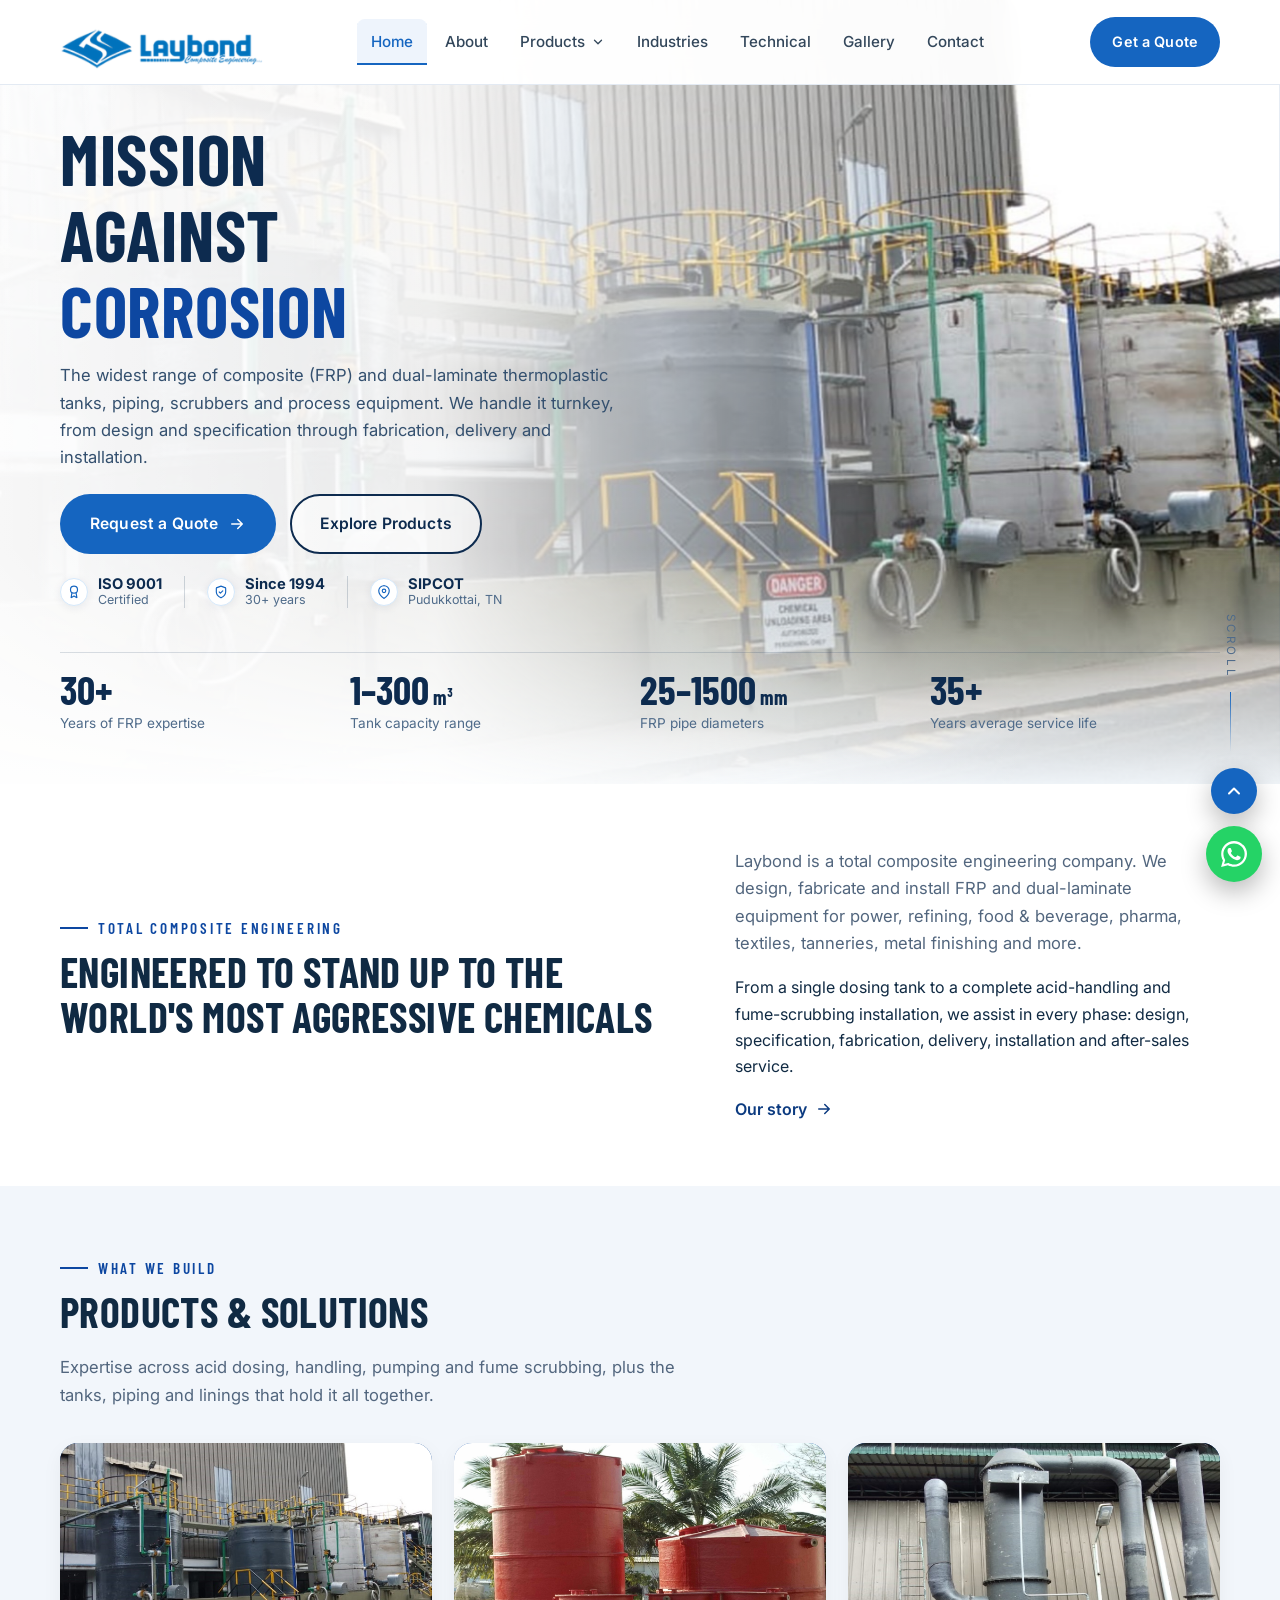
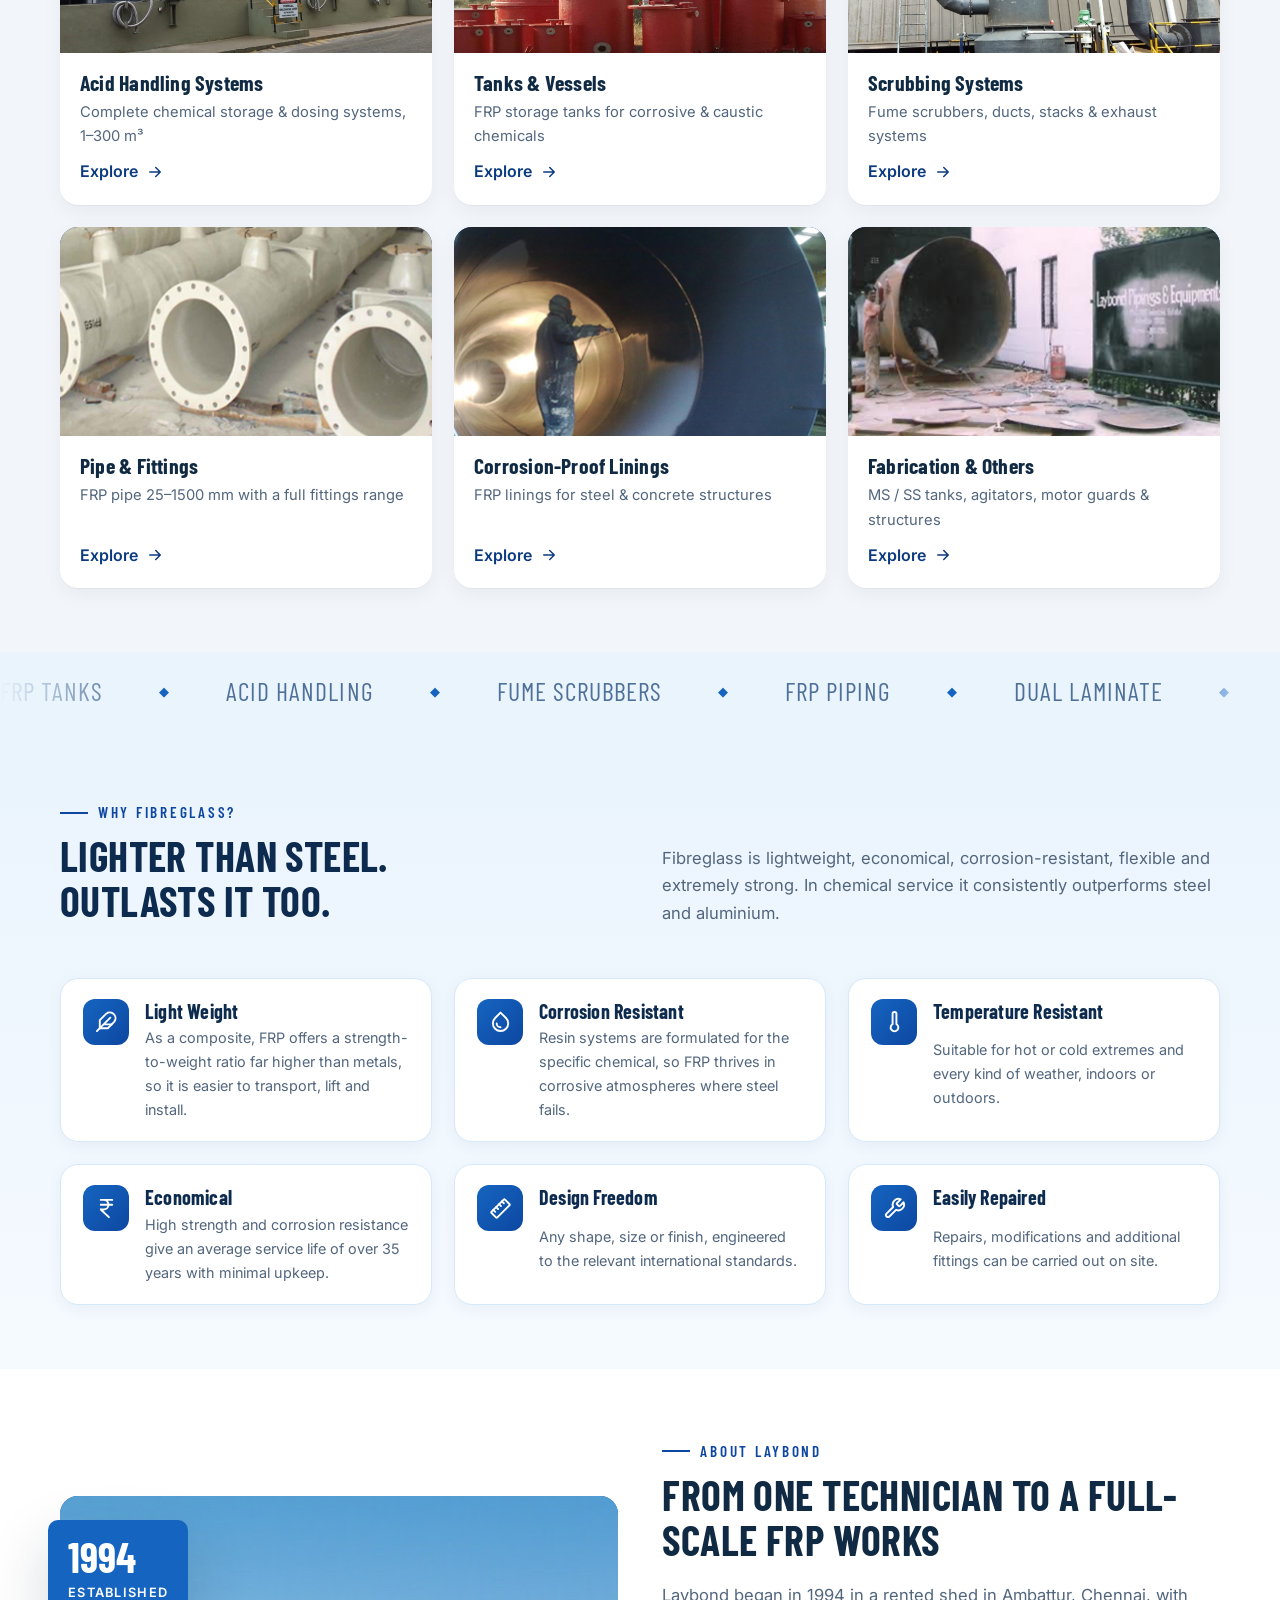
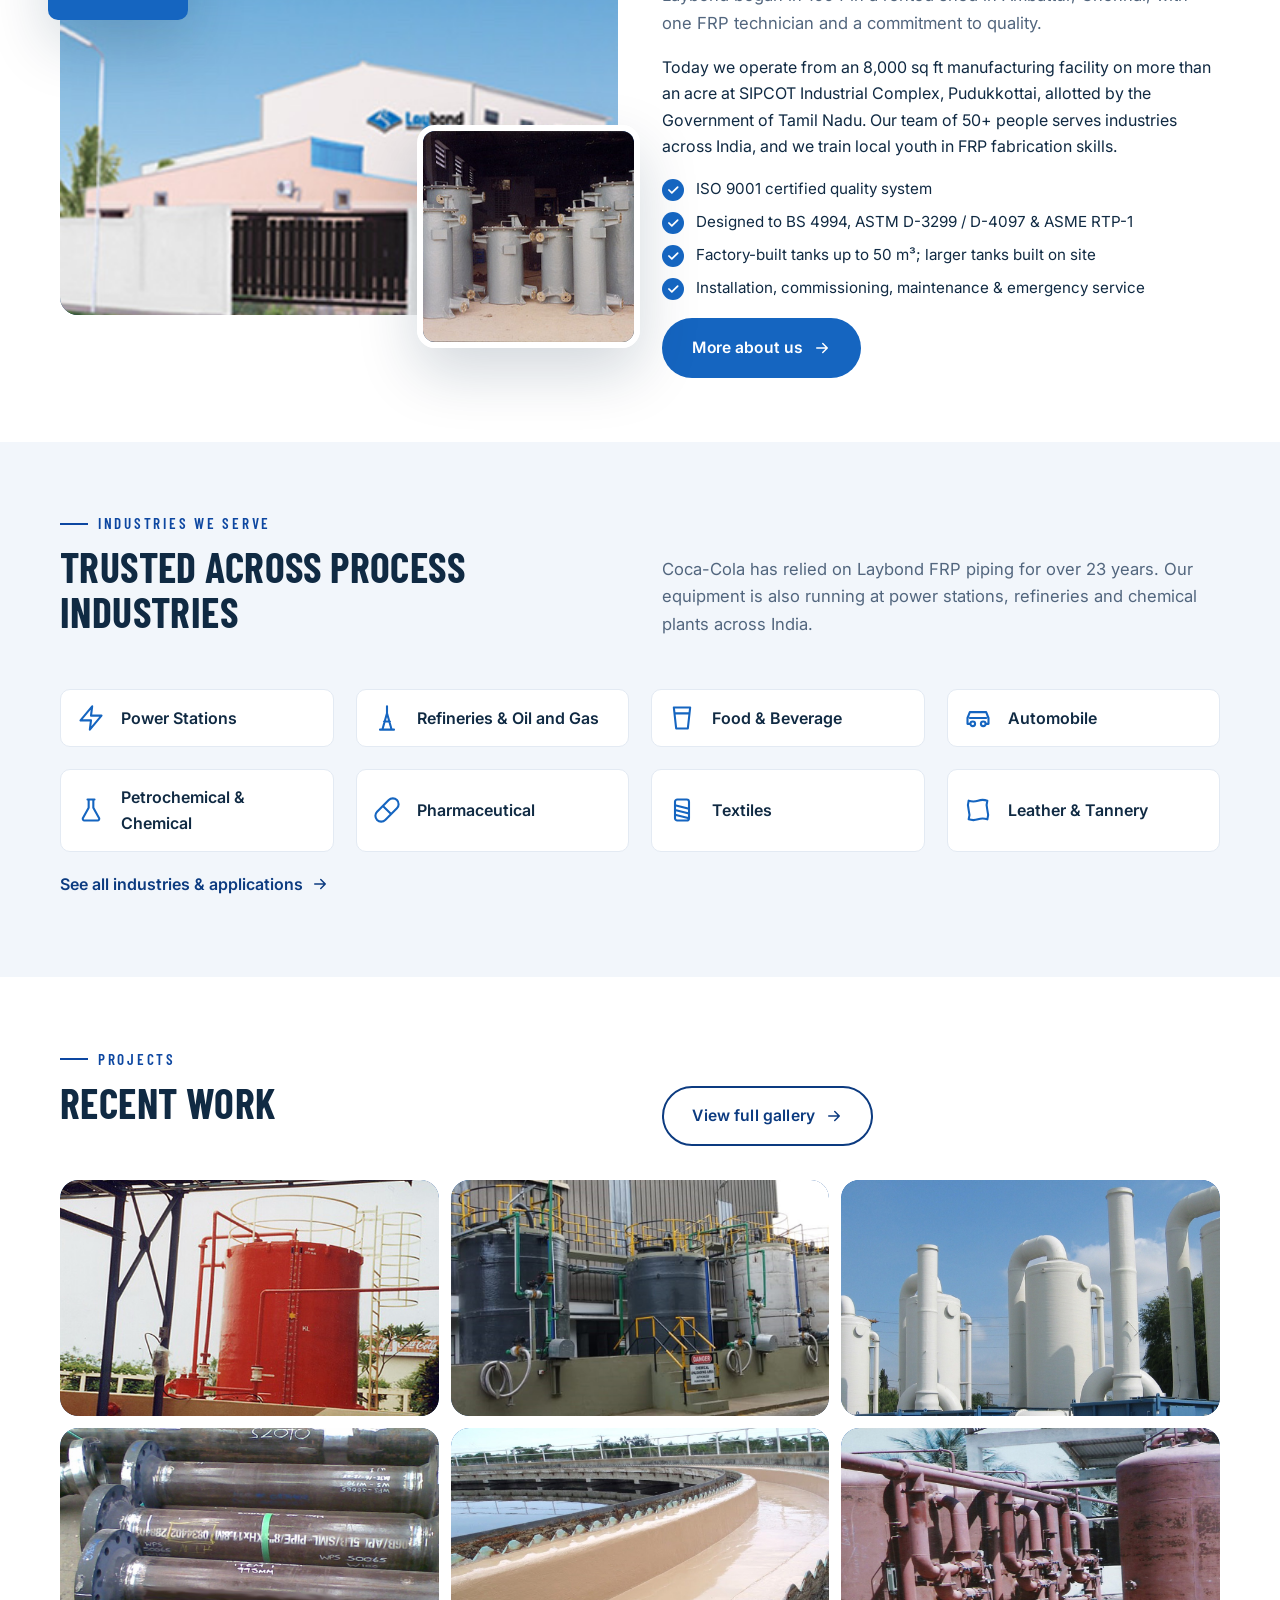
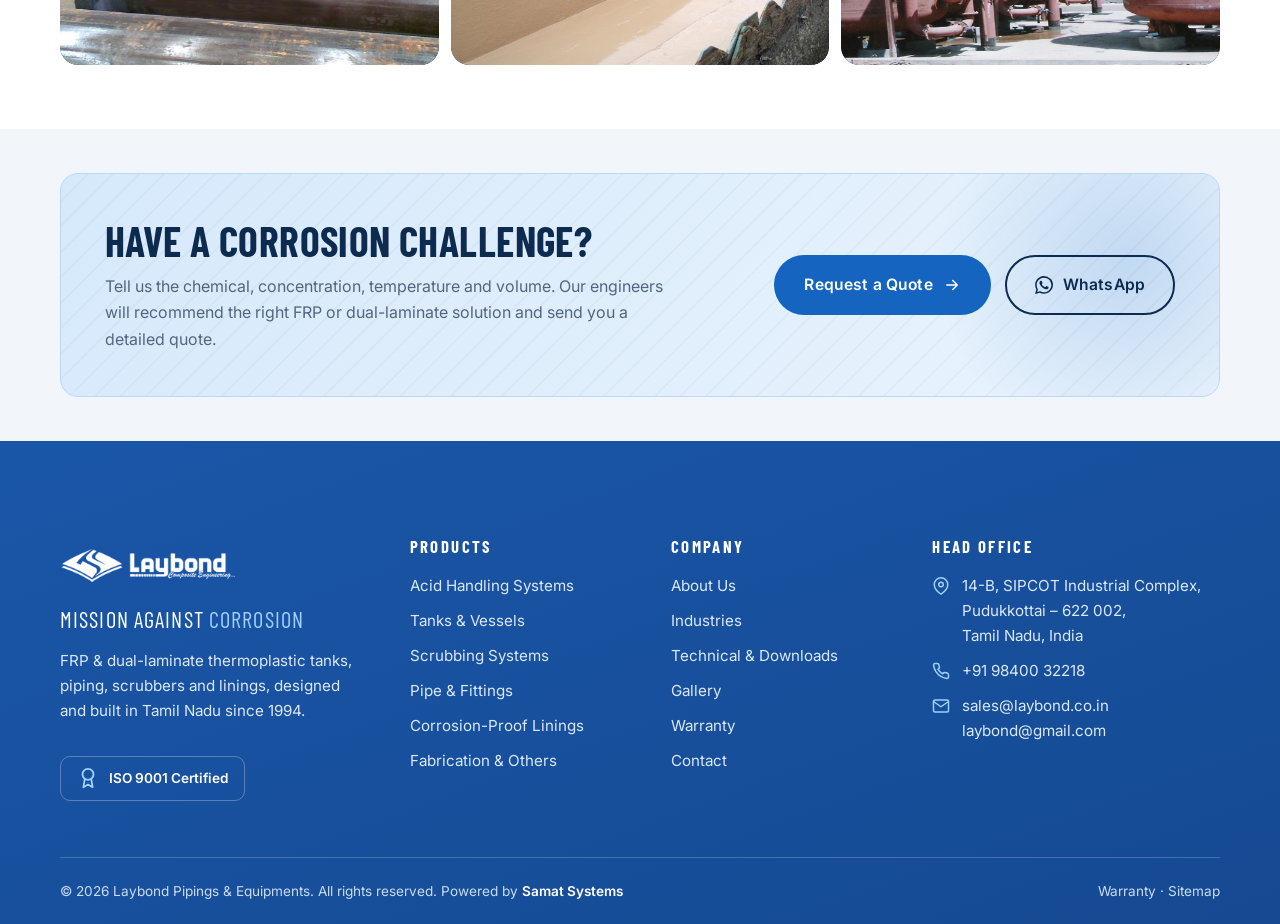
==== commit d2782b72: "Footer: lighter brand blue, add Samat Systems credit Co-Authored-By: Claude Opus 5.5 <noreply@anthro" ====
--- a/index.html
+++ b/index.html
@@ -240,7 +240,7 @@
       </div>
     </div>
     <div class="footer-bottom">
-      <span>© <span data-year>2026</span> Laybond Pipings &amp; Equipments. All rights reserved.</span>
+      <span>© <span data-year>2026</span> Laybond Pipings &amp; Equipments. All rights reserved. Powered by <strong>Samat Systems</strong></span>
       <span><a href="warranty.html">Warranty</a> · <a href="sitemap.xml">Sitemap</a></span>
     </div>
   </div>
--- a/assets/css/style.css
+++ b/assets/css/style.css
@@ -893,3 +893,14 @@
   .hero-trust li { padding: 0; border-left: 0; flex-direction: column; text-align: center; gap: 6px; flex: 1; }
   .hero-trust span { align-items: center; }
 }
+
+/* Footer – lighter brand blue */
+.site-footer { background: linear-gradient(160deg, #1a56a8 0%, #154a92 100%); color: #dbe8f8; }
+.site-footer a { color: #dbe8f8; }
+.site-footer a:hover { color: #fff; text-decoration: underline; text-underline-offset: 3px; }
+.site-footer h4, .footer-tag { color: #fff; }
+.site-footer .footer-tag span, .site-footer .footer-contact svg, .site-footer .iso-badge svg { color: #9fd0ff; }
+.iso-badge { border-color: rgba(255,255,255,.28); color: #fff; }
+.footer-bottom { border-top-color: rgba(255,255,255,.2); color: #c9dcf3; }
+.footer-bottom a { color: #c9dcf3; }
+.footer-bottom strong { color: #fff; font-weight: 600; }
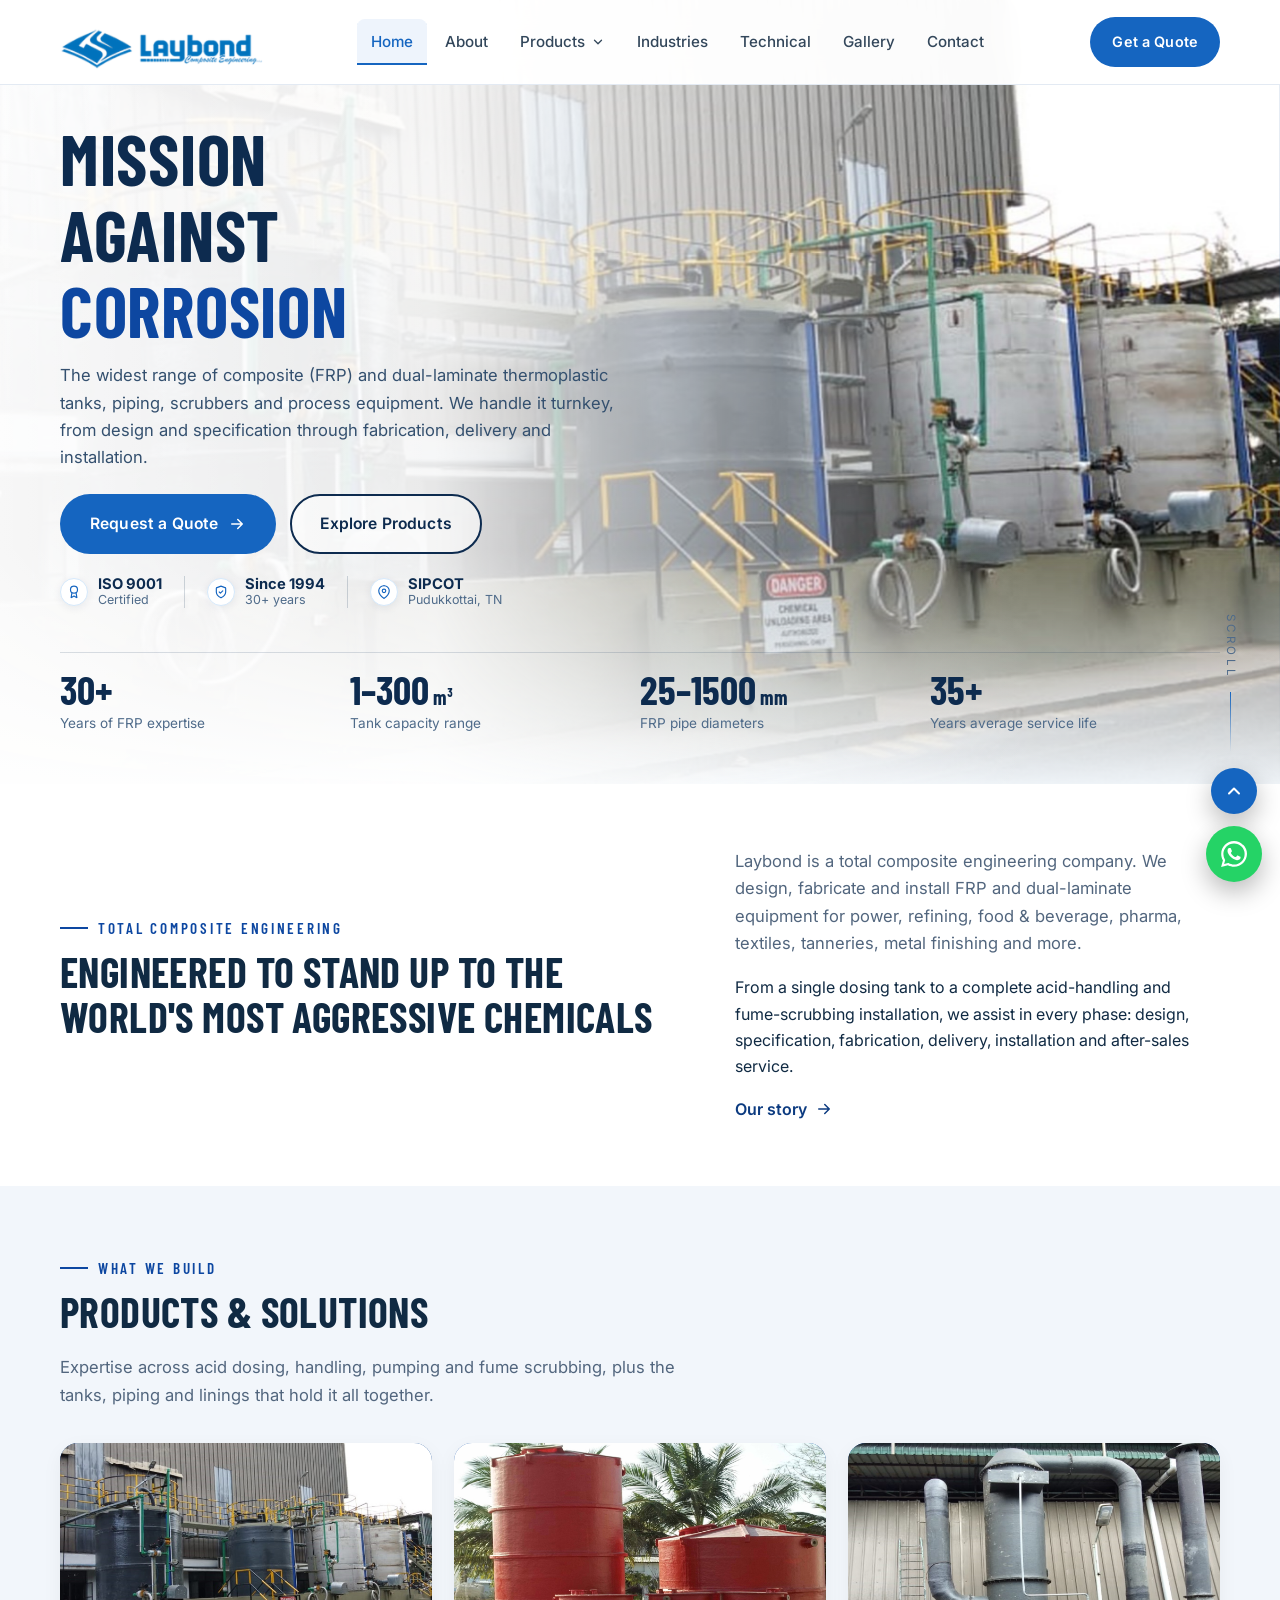
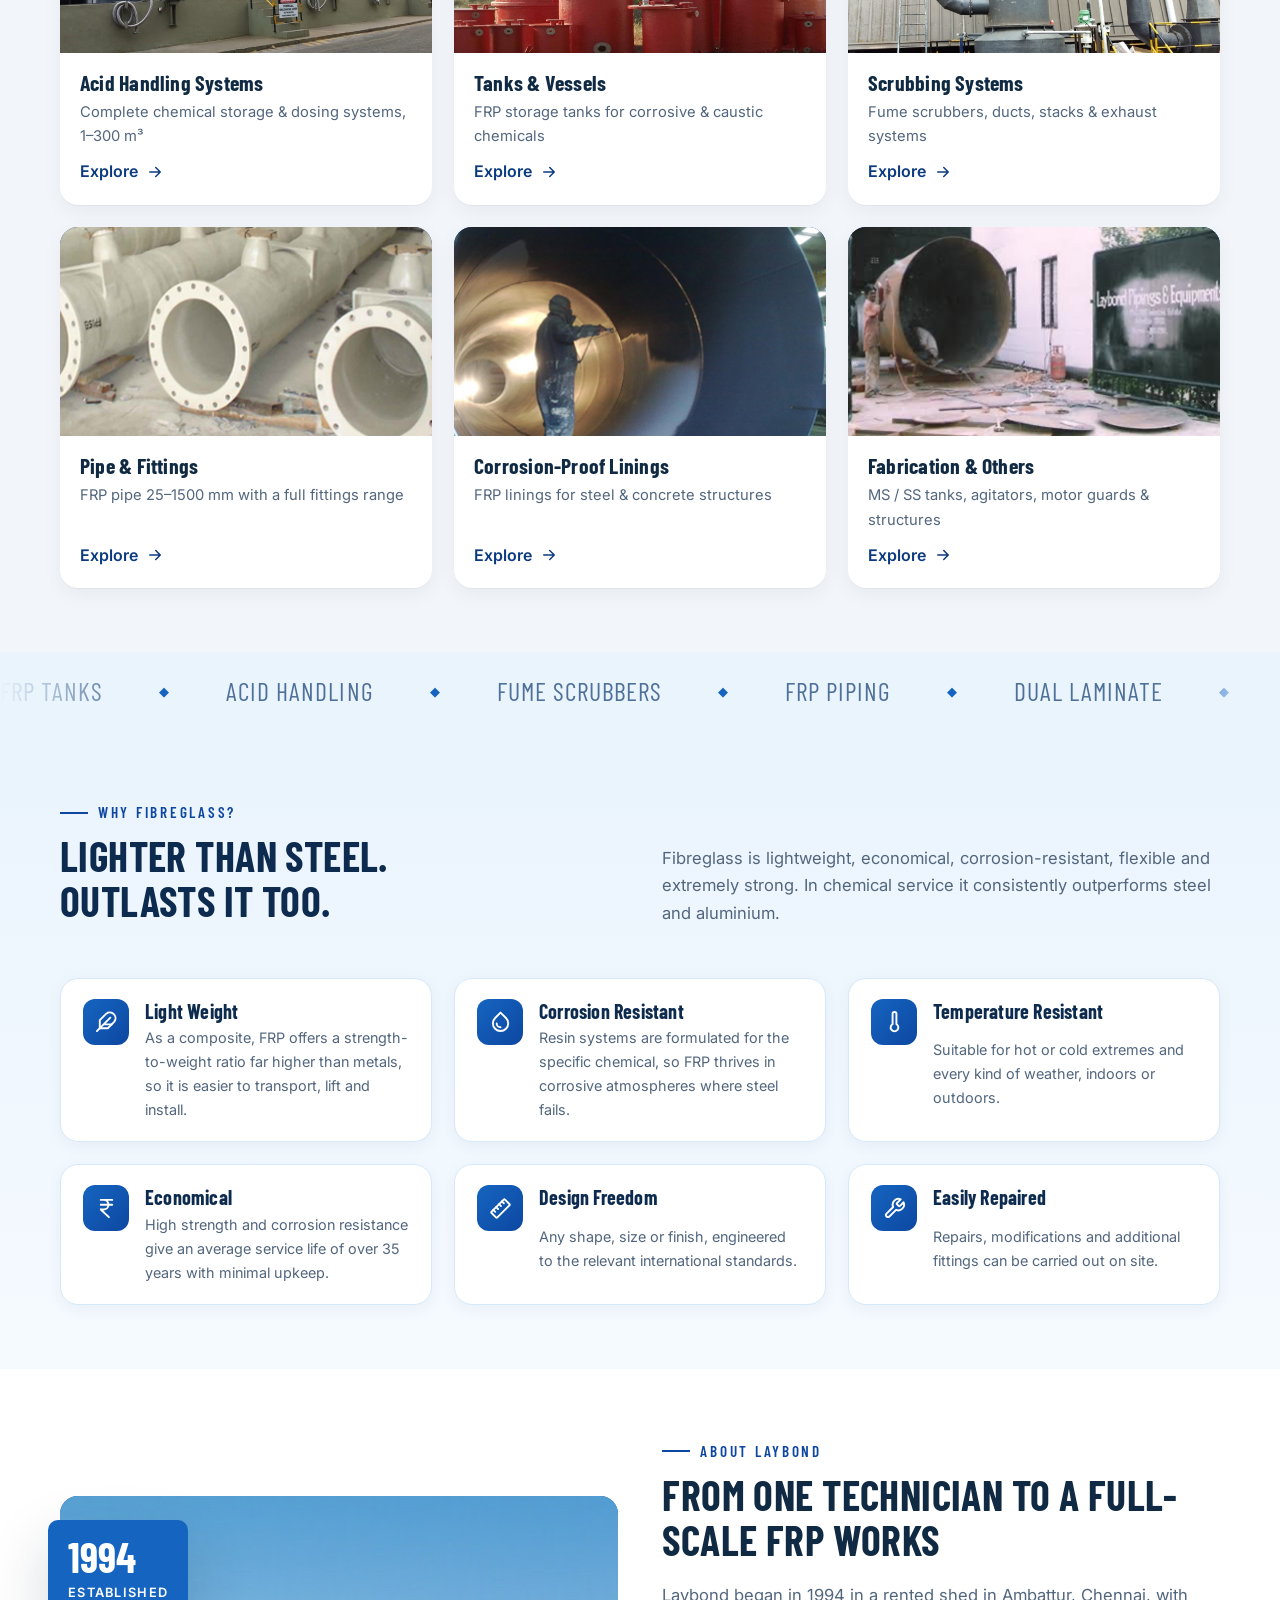
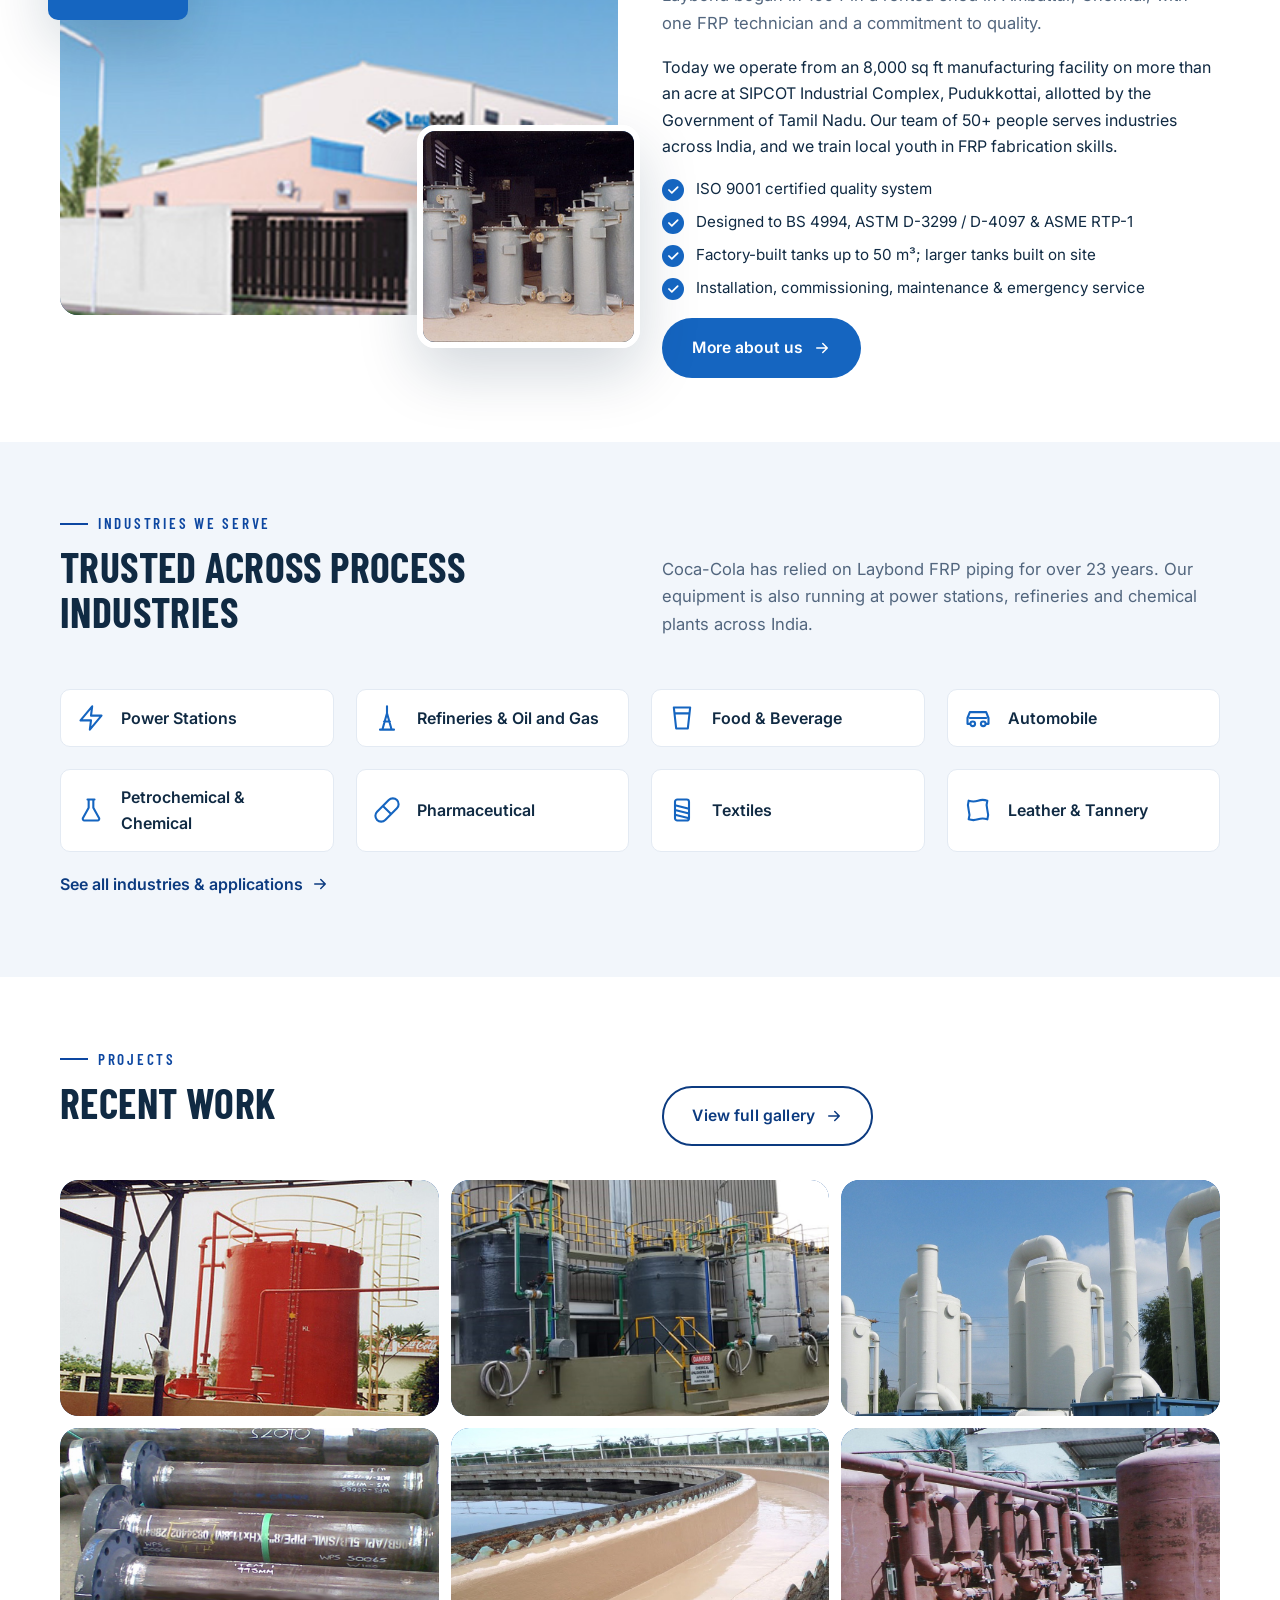
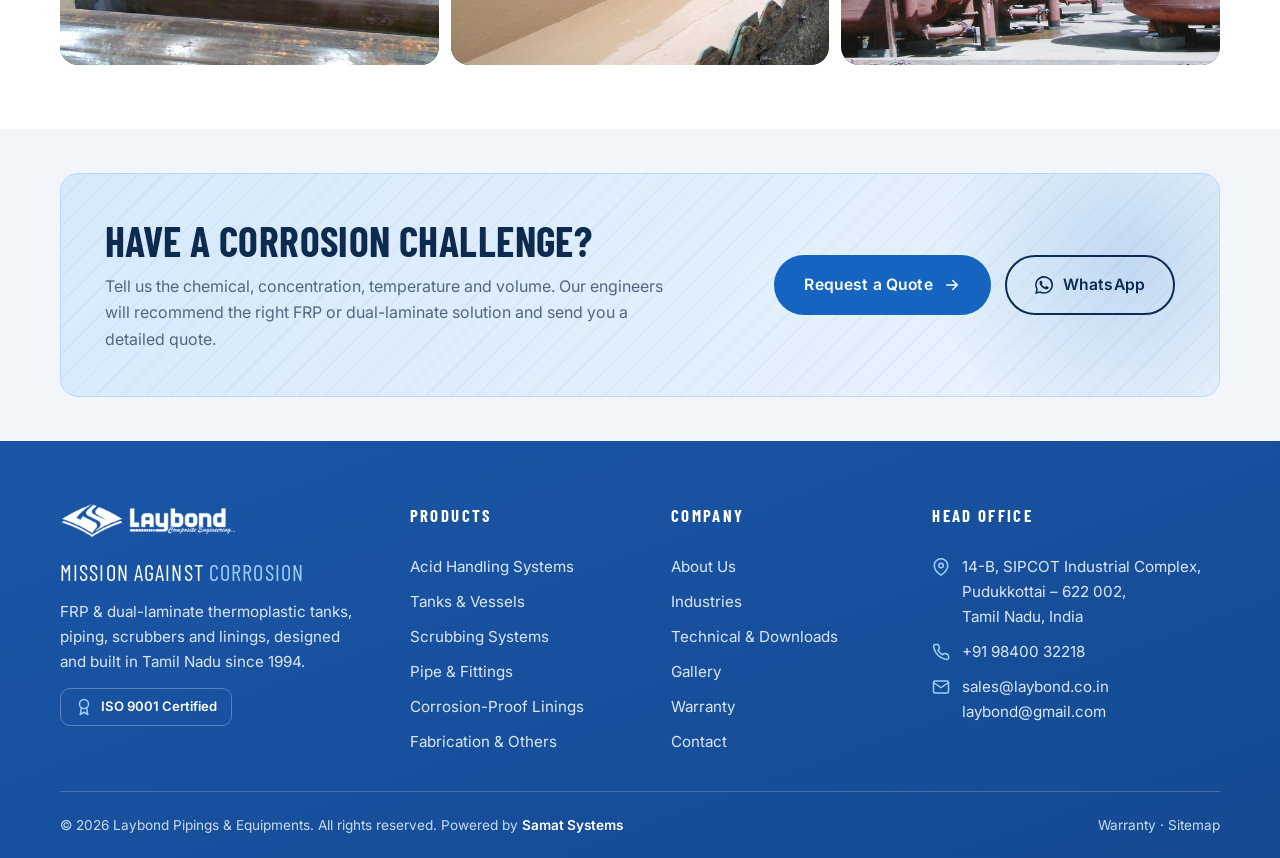
==== commit 53b38b10: "Fix oversized icons on mobile; tidy footer layout - Version CSS/JS URLs by content hash so browsers " ====
--- a/index.html
+++ b/index.html
@@ -19,7 +19,7 @@
 <link rel="preconnect" href="https://fonts.googleapis.com">
 <link rel="preconnect" href="https://fonts.gstatic.com" crossorigin>
 <link href="https://fonts.googleapis.com/css2?family=Barlow+Condensed:wght@500;600;700&family=Inter:wght@400;500;600;700&display=swap" rel="stylesheet">
-<link rel="stylesheet" href="assets/css/style.css">
+<link rel="stylesheet" href="assets/css/style.css?v=4015bdbf">
 <script type="application/ld+json">
 {"@context":"https://schema.org","@type":"Organization","name":"Laybond Pipings & Equipments","alternateName":"Laybond","url":"https://laybond.co.in/","logo":"https://laybond.co.in/assets/images/logo/Laybond2.png","foundingDate":"1994","slogan":"Mission Against Corrosion","email":"sales@laybond.co.in","telephone":"+919840032218","address":{"@type":"PostalAddress","streetAddress":"14-B, SIPCOT Industrial Complex","addressLocality":"Pudukkottai","postalCode":"622002","addressRegion":"Tamil Nadu","addressCountry":"IN"},"contactPoint":[{"@type":"ContactPoint","telephone":"+919840032218","contactType":"sales","areaServed":"IN"}]}
 </script>
@@ -33,20 +33,20 @@
       <a href="index.html" aria-current="page">Home</a>
       <a href="about.html">About</a>
       <div class="nav-drop">
-        <button type="button" aria-expanded="false" aria-haspopup="true">Products <svg viewBox="0 0 24 24" fill="none" stroke="currentColor" stroke-width="2.2" stroke-linecap="round" stroke-linejoin="round"><path d="M6 9l6 6 6-6"/></svg></button>
-        <div class="mega"><a href="chemical-handling-systems.html"><span class="mega-icon"><svg viewBox="0 0 24 24" fill="none" stroke="currentColor" stroke-width="1.8" stroke-linecap="round" stroke-linejoin="round"><path d="M9 3h6M10 3v6L4.5 18.5A2 2 0 0 0 6.2 21.5h11.6a2 2 0 0 0 1.7-3L14 9V3"/><path d="M7 15h10"/></svg></span><span><strong>Acid Handling Systems</strong><span>Complete chemical storage & dosing systems, 1–300 m³</span></span></a><a href="frp-tanks.html"><span class="mega-icon"><svg viewBox="0 0 24 24" fill="none" stroke="currentColor" stroke-width="1.8" stroke-linecap="round" stroke-linejoin="round"><ellipse cx="12" cy="5" rx="7" ry="2.5"/><path d="M5 5v13c0 1.4 3.1 2.5 7 2.5s7-1.1 7-2.5V5"/><path d="M5 11.5c0 1.4 3.1 2.5 7 2.5s7-1.1 7-2.5"/></svg></span><span><strong>Tanks & Vessels</strong><span>FRP storage tanks for corrosive & caustic chemicals</span></span></a><a href="fume-extraction.html"><span class="mega-icon"><svg viewBox="0 0 24 24" fill="none" stroke="currentColor" stroke-width="1.8" stroke-linecap="round" stroke-linejoin="round"><path d="M8 22V8h8v14M10 8V2h4v6M5 22h14"/><path d="M15 4c1.5-1 3-1 4 0M17 6.5c1.2-.8 2.4-.8 3.5 0"/></svg></span><span><strong>Scrubbing Systems</strong><span>Fume scrubbers, ducts, stacks & exhaust systems</span></span></a><a href="pipe-fittings.html"><span class="mega-icon"><svg viewBox="0 0 24 24" fill="none" stroke="currentColor" stroke-width="1.8" stroke-linecap="round" stroke-linejoin="round"><path d="M2 8h9a3 3 0 0 1 3 3v11M2 14h5a1 1 0 0 1 1 1v7"/><path d="M2 6v10M12 22h8M14 22v-2M8 22v-2"/></svg></span><span><strong>Pipe & Fittings</strong><span>FRP pipe 25–1500 mm with a full fittings range</span></span></a><a href="corrosion-proof-linings.html"><span class="mega-icon"><svg viewBox="0 0 24 24" fill="none" stroke="currentColor" stroke-width="1.8" stroke-linecap="round" stroke-linejoin="round"><rect x="3" y="3" width="18" height="18" rx="2"/><rect x="7" y="7" width="10" height="10" rx="1"/><path d="M3 9h4M17 15h4"/></svg></span><span><strong>Corrosion-Proof Linings</strong><span>FRP linings for steel & concrete structures</span></span></a><a href="steel-fabrications.html"><span class="mega-icon"><svg viewBox="0 0 24 24" fill="none" stroke="currentColor" stroke-width="1.8" stroke-linecap="round" stroke-linejoin="round"><path d="M14.7 6.3a1 1 0 0 0 0 1.4l1.6 1.6a1 1 0 0 0 1.4 0l3.8-3.8a6 6 0 0 1-7.9 7.9l-6.9 6.9a2.1 2.1 0 0 1-3-3l6.9-6.9a6 6 0 0 1 7.9-7.9l-3.8 3.8z"/></svg></span><span><strong>Fabrication & Others</strong><span>MS / SS tanks, agitators, motor guards & structures</span></span></a></div>
+        <button type="button" aria-expanded="false" aria-haspopup="true">Products <svg width="24" height="24" viewBox="0 0 24 24" fill="none" stroke="currentColor" stroke-width="2.2" stroke-linecap="round" stroke-linejoin="round"><path d="M6 9l6 6 6-6"/></svg></button>
+        <div class="mega"><a href="chemical-handling-systems.html"><span class="mega-icon"><svg width="24" height="24" viewBox="0 0 24 24" fill="none" stroke="currentColor" stroke-width="1.8" stroke-linecap="round" stroke-linejoin="round"><path d="M9 3h6M10 3v6L4.5 18.5A2 2 0 0 0 6.2 21.5h11.6a2 2 0 0 0 1.7-3L14 9V3"/><path d="M7 15h10"/></svg></span><span><strong>Acid Handling Systems</strong><span>Complete chemical storage & dosing systems, 1–300 m³</span></span></a><a href="frp-tanks.html"><span class="mega-icon"><svg width="24" height="24" viewBox="0 0 24 24" fill="none" stroke="currentColor" stroke-width="1.8" stroke-linecap="round" stroke-linejoin="round"><ellipse cx="12" cy="5" rx="7" ry="2.5"/><path d="M5 5v13c0 1.4 3.1 2.5 7 2.5s7-1.1 7-2.5V5"/><path d="M5 11.5c0 1.4 3.1 2.5 7 2.5s7-1.1 7-2.5"/></svg></span><span><strong>Tanks & Vessels</strong><span>FRP storage tanks for corrosive & caustic chemicals</span></span></a><a href="fume-extraction.html"><span class="mega-icon"><svg width="24" height="24" viewBox="0 0 24 24" fill="none" stroke="currentColor" stroke-width="1.8" stroke-linecap="round" stroke-linejoin="round"><path d="M8 22V8h8v14M10 8V2h4v6M5 22h14"/><path d="M15 4c1.5-1 3-1 4 0M17 6.5c1.2-.8 2.4-.8 3.5 0"/></svg></span><span><strong>Scrubbing Systems</strong><span>Fume scrubbers, ducts, stacks & exhaust systems</span></span></a><a href="pipe-fittings.html"><span class="mega-icon"><svg width="24" height="24" viewBox="0 0 24 24" fill="none" stroke="currentColor" stroke-width="1.8" stroke-linecap="round" stroke-linejoin="round"><path d="M2 8h9a3 3 0 0 1 3 3v11M2 14h5a1 1 0 0 1 1 1v7"/><path d="M2 6v10M12 22h8M14 22v-2M8 22v-2"/></svg></span><span><strong>Pipe & Fittings</strong><span>FRP pipe 25–1500 mm with a full fittings range</span></span></a><a href="corrosion-proof-linings.html"><span class="mega-icon"><svg width="24" height="24" viewBox="0 0 24 24" fill="none" stroke="currentColor" stroke-width="1.8" stroke-linecap="round" stroke-linejoin="round"><rect x="3" y="3" width="18" height="18" rx="2"/><rect x="7" y="7" width="10" height="10" rx="1"/><path d="M3 9h4M17 15h4"/></svg></span><span><strong>Corrosion-Proof Linings</strong><span>FRP linings for steel & concrete structures</span></span></a><a href="steel-fabrications.html"><span class="mega-icon"><svg width="24" height="24" viewBox="0 0 24 24" fill="none" stroke="currentColor" stroke-width="1.8" stroke-linecap="round" stroke-linejoin="round"><path d="M14.7 6.3a1 1 0 0 0 0 1.4l1.6 1.6a1 1 0 0 0 1.4 0l3.8-3.8a6 6 0 0 1-7.9 7.9l-6.9 6.9a2.1 2.1 0 0 1-3-3l6.9-6.9a6 6 0 0 1 7.9-7.9l-3.8 3.8z"/></svg></span><span><strong>Fabrication & Others</strong><span>MS / SS tanks, agitators, motor guards & structures</span></span></a></div>
       </div>
       <a href="industries.html">Industries</a>
       <a href="technical.html">Technical</a>
       <a href="gallery.html">Gallery</a>
       <a href="contact.html">Contact</a>
       <div class="mobile-cta">
-        <a class="btn btn--primary" href="contact.html">Request a Quote <svg viewBox="0 0 24 24" fill="none" stroke="currentColor" stroke-width="2" stroke-linecap="round" stroke-linejoin="round"><path d="M5 12h14M13 6l6 6-6 6"/></svg></a>
-        <a class="btn btn--ghost" href="tel:+919840032218"><svg viewBox="0 0 24 24" fill="none" stroke="currentColor" stroke-width="2" stroke-linecap="round" stroke-linejoin="round"><path d="M22 16.9v3a2 2 0 0 1-2.2 2 19.8 19.8 0 0 1-8.6-3.1 19.5 19.5 0 0 1-6-6A19.8 19.8 0 0 1 2.1 4.2 2 2 0 0 1 4.1 2h3a2 2 0 0 1 2 1.7c.1.9.4 1.8.7 2.7a2 2 0 0 1-.5 2.1L8 9.8a16 16 0 0 0 6 6l1.3-1.3a2 2 0 0 1 2.1-.4c.9.3 1.8.6 2.7.7a2 2 0 0 1 1.7 2z"/></svg> +91 98400 32218</a>
+        <a class="btn btn--primary" href="contact.html">Request a Quote <svg width="24" height="24" viewBox="0 0 24 24" fill="none" stroke="currentColor" stroke-width="2" stroke-linecap="round" stroke-linejoin="round"><path d="M5 12h14M13 6l6 6-6 6"/></svg></a>
+        <a class="btn btn--ghost" href="tel:+919840032218"><svg width="24" height="24" viewBox="0 0 24 24" fill="none" stroke="currentColor" stroke-width="2" stroke-linecap="round" stroke-linejoin="round"><path d="M22 16.9v3a2 2 0 0 1-2.2 2 19.8 19.8 0 0 1-8.6-3.1 19.5 19.5 0 0 1-6-6A19.8 19.8 0 0 1 2.1 4.2 2 2 0 0 1 4.1 2h3a2 2 0 0 1 2 1.7c.1.9.4 1.8.7 2.7a2 2 0 0 1-.5 2.1L8 9.8a16 16 0 0 0 6 6l1.3-1.3a2 2 0 0 1 2.1-.4c.9.3 1.8.6 2.7.7a2 2 0 0 1 1.7 2z"/></svg> +91 98400 32218</a>
       </div>
     </nav>
     <div class="header-cta">
-      <a class="header-phone" href="tel:+919840032218"><svg viewBox="0 0 24 24" fill="none" stroke="currentColor" stroke-width="2" stroke-linecap="round" stroke-linejoin="round"><path d="M22 16.9v3a2 2 0 0 1-2.2 2 19.8 19.8 0 0 1-8.6-3.1 19.5 19.5 0 0 1-6-6A19.8 19.8 0 0 1 2.1 4.2 2 2 0 0 1 4.1 2h3a2 2 0 0 1 2 1.7c.1.9.4 1.8.7 2.7a2 2 0 0 1-.5 2.1L8 9.8a16 16 0 0 0 6 6l1.3-1.3a2 2 0 0 1 2.1-.4c.9.3 1.8.6 2.7.7a2 2 0 0 1 1.7 2z"/></svg> +91 98400 32218</a>
+      <a class="header-phone" href="tel:+919840032218"><svg width="24" height="24" viewBox="0 0 24 24" fill="none" stroke="currentColor" stroke-width="2" stroke-linecap="round" stroke-linejoin="round"><path d="M22 16.9v3a2 2 0 0 1-2.2 2 19.8 19.8 0 0 1-8.6-3.1 19.5 19.5 0 0 1-6-6A19.8 19.8 0 0 1 2.1 4.2 2 2 0 0 1 4.1 2h3a2 2 0 0 1 2 1.7c.1.9.4 1.8.7 2.7a2 2 0 0 1-.5 2.1L8 9.8a16 16 0 0 0 6 6l1.3-1.3a2 2 0 0 1 2.1-.4c.9.3 1.8.6 2.7.7a2 2 0 0 1 1.7 2z"/></svg> +91 98400 32218</a>
       <a class="btn btn--primary" href="contact.html">Get a Quote</a>
       <button class="menu-toggle" type="button" aria-label="Menu" aria-controls="site-nav" aria-expanded="false"><span></span><span></span><span></span></button>
     </div>
@@ -64,13 +64,13 @@
     <h1>Mission against <em>corrosion</em></h1>
     <p class="lead">The widest range of composite (FRP) and dual-laminate thermoplastic tanks, piping, scrubbers and process equipment. We handle it turnkey, from design and specification through fabrication, delivery and installation.</p>
     <div class="btn-row">
-      <a class="btn btn--primary" href="contact.html">Request a Quote <svg viewBox="0 0 24 24" fill="none" stroke="currentColor" stroke-width="2" stroke-linecap="round" stroke-linejoin="round"><path d="M5 12h14M13 6l6 6-6 6"/></svg></a>
+      <a class="btn btn--primary" href="contact.html">Request a Quote <svg width="24" height="24" viewBox="0 0 24 24" fill="none" stroke="currentColor" stroke-width="2" stroke-linecap="round" stroke-linejoin="round"><path d="M5 12h14M13 6l6 6-6 6"/></svg></a>
       <a class="btn btn--ghost" href="#products">Explore Products</a>
     </div>
     <ul class="hero-trust" aria-label="Credentials">
-      <li><svg viewBox="0 0 24 24" fill="none" stroke="currentColor" stroke-width="2" stroke-linecap="round" stroke-linejoin="round"><circle cx="12" cy="8" r="6"/><path d="M15.5 13L17 22l-5-3-5 3 1.5-9"/></svg><span><strong>ISO 9001</strong> Certified</span></li>
-      <li><svg viewBox="0 0 24 24" fill="none" stroke="currentColor" stroke-width="2" stroke-linecap="round" stroke-linejoin="round"><path d="M12 22s8-4 8-10V5l-8-3-8 3v7c0 6 8 10 8 10z"/><path d="M9 12l2 2 4-4"/></svg><span><strong>Since 1994</strong> 30+ years</span></li>
-      <li><svg viewBox="0 0 24 24" fill="none" stroke="currentColor" stroke-width="2" stroke-linecap="round" stroke-linejoin="round"><path d="M21 10c0 7-9 13-9 13S3 17 3 10a9 9 0 0 1 18 0z"/><circle cx="12" cy="10" r="3"/></svg><span><strong>SIPCOT</strong> Pudukkottai, TN</span></li>
+      <li><svg width="24" height="24" viewBox="0 0 24 24" fill="none" stroke="currentColor" stroke-width="2" stroke-linecap="round" stroke-linejoin="round"><circle cx="12" cy="8" r="6"/><path d="M15.5 13L17 22l-5-3-5 3 1.5-9"/></svg><span><strong>ISO 9001</strong> Certified</span></li>
+      <li><svg width="24" height="24" viewBox="0 0 24 24" fill="none" stroke="currentColor" stroke-width="2" stroke-linecap="round" stroke-linejoin="round"><path d="M12 22s8-4 8-10V5l-8-3-8 3v7c0 6 8 10 8 10z"/><path d="M9 12l2 2 4-4"/></svg><span><strong>Since 1994</strong> 30+ years</span></li>
+      <li><svg width="24" height="24" viewBox="0 0 24 24" fill="none" stroke="currentColor" stroke-width="2" stroke-linecap="round" stroke-linejoin="round"><path d="M21 10c0 7-9 13-9 13S3 17 3 10a9 9 0 0 1 18 0z"/><circle cx="12" cy="10" r="3"/></svg><span><strong>SIPCOT</strong> Pudukkottai, TN</span></li>
     </ul>
     <div class="hero-stats">
       <div><strong>30+</strong><span>Years of FRP expertise</span></div>
@@ -92,7 +92,7 @@
       <div class="reveal reveal-d1">
         <p class="lead">Laybond is a total composite engineering company. We design, fabricate and install FRP and dual-laminate equipment for power, refining, food &amp; beverage, pharma, textiles, tanneries, metal finishing and more.</p>
         <p>From a single dosing tank to a complete acid-handling and fume-scrubbing installation, we assist in every phase: design, specification, fabrication, delivery, installation and after-sales service.</p>
-        <a class="card-link" href="about.html">Our story <svg viewBox="0 0 24 24" fill="none" stroke="currentColor" stroke-width="2" stroke-linecap="round" stroke-linejoin="round"><path d="M5 12h14M13 6l6 6-6 6"/></svg></a>
+        <a class="card-link" href="about.html">Our story <svg width="24" height="24" viewBox="0 0 24 24" fill="none" stroke="currentColor" stroke-width="2" stroke-linecap="round" stroke-linejoin="round"><path d="M5 12h14M13 6l6 6-6 6"/></svg></a>
       </div>
     </div>
   </div>
@@ -107,22 +107,22 @@
     </div>
     <div class="grid grid-3"><a class="card reveal reveal-d0" href="chemical-handling-systems.html">
         <div class="media " data-label="Acid Handling Systems"><img src="assets/images/products/acid-handling.jpg" alt="Acid Handling Systems" loading="lazy" decoding="async" onerror="this.remove()"></div>
-        <div class="card-body"><h3>Acid Handling Systems</h3><p>Complete chemical storage & dosing systems, 1–300 m³</p><span class="card-link">Explore <svg viewBox="0 0 24 24" fill="none" stroke="currentColor" stroke-width="2" stroke-linecap="round" stroke-linejoin="round"><path d="M5 12h14M13 6l6 6-6 6"/></svg></span></div>
+        <div class="card-body"><h3>Acid Handling Systems</h3><p>Complete chemical storage & dosing systems, 1–300 m³</p><span class="card-link">Explore <svg width="24" height="24" viewBox="0 0 24 24" fill="none" stroke="currentColor" stroke-width="2" stroke-linecap="round" stroke-linejoin="round"><path d="M5 12h14M13 6l6 6-6 6"/></svg></span></div>
       </a><a class="card reveal reveal-d1" href="frp-tanks.html">
         <div class="media " data-label="Tanks & Vessels"><img src="assets/images/products/frp-tanks.jpg" alt="Tanks & Vessels" loading="lazy" decoding="async" onerror="this.remove()"></div>
-        <div class="card-body"><h3>Tanks & Vessels</h3><p>FRP storage tanks for corrosive & caustic chemicals</p><span class="card-link">Explore <svg viewBox="0 0 24 24" fill="none" stroke="currentColor" stroke-width="2" stroke-linecap="round" stroke-linejoin="round"><path d="M5 12h14M13 6l6 6-6 6"/></svg></span></div>
+        <div class="card-body"><h3>Tanks & Vessels</h3><p>FRP storage tanks for corrosive & caustic chemicals</p><span class="card-link">Explore <svg width="24" height="24" viewBox="0 0 24 24" fill="none" stroke="currentColor" stroke-width="2" stroke-linecap="round" stroke-linejoin="round"><path d="M5 12h14M13 6l6 6-6 6"/></svg></span></div>
       </a><a class="card reveal reveal-d2" href="fume-extraction.html">
         <div class="media " data-label="Scrubbing Systems"><img src="assets/images/products/scrubbers.jpg" alt="Scrubbing Systems" loading="lazy" decoding="async" onerror="this.remove()"></div>
-        <div class="card-body"><h3>Scrubbing Systems</h3><p>Fume scrubbers, ducts, stacks & exhaust systems</p><span class="card-link">Explore <svg viewBox="0 0 24 24" fill="none" stroke="currentColor" stroke-width="2" stroke-linecap="round" stroke-linejoin="round"><path d="M5 12h14M13 6l6 6-6 6"/></svg></span></div>
+        <div class="card-body"><h3>Scrubbing Systems</h3><p>Fume scrubbers, ducts, stacks & exhaust systems</p><span class="card-link">Explore <svg width="24" height="24" viewBox="0 0 24 24" fill="none" stroke="currentColor" stroke-width="2" stroke-linecap="round" stroke-linejoin="round"><path d="M5 12h14M13 6l6 6-6 6"/></svg></span></div>
       </a><a class="card reveal reveal-d0" href="pipe-fittings.html">
         <div class="media " data-label="Pipe & Fittings"><img src="assets/images/products/pipe-fittings.jpg" alt="Pipe & Fittings" loading="lazy" decoding="async" onerror="this.remove()"></div>
-        <div class="card-body"><h3>Pipe & Fittings</h3><p>FRP pipe 25–1500 mm with a full fittings range</p><span class="card-link">Explore <svg viewBox="0 0 24 24" fill="none" stroke="currentColor" stroke-width="2" stroke-linecap="round" stroke-linejoin="round"><path d="M5 12h14M13 6l6 6-6 6"/></svg></span></div>
+        <div class="card-body"><h3>Pipe & Fittings</h3><p>FRP pipe 25–1500 mm with a full fittings range</p><span class="card-link">Explore <svg width="24" height="24" viewBox="0 0 24 24" fill="none" stroke="currentColor" stroke-width="2" stroke-linecap="round" stroke-linejoin="round"><path d="M5 12h14M13 6l6 6-6 6"/></svg></span></div>
       </a><a class="card reveal reveal-d1" href="corrosion-proof-linings.html">
         <div class="media " data-label="Corrosion-Proof Linings"><img src="assets/images/products/linings.jpg" alt="Corrosion-Proof Linings" loading="lazy" decoding="async" onerror="this.remove()"></div>
-        <div class="card-body"><h3>Corrosion-Proof Linings</h3><p>FRP linings for steel & concrete structures</p><span class="card-link">Explore <svg viewBox="0 0 24 24" fill="none" stroke="currentColor" stroke-width="2" stroke-linecap="round" stroke-linejoin="round"><path d="M5 12h14M13 6l6 6-6 6"/></svg></span></div>
+        <div class="card-body"><h3>Corrosion-Proof Linings</h3><p>FRP linings for steel & concrete structures</p><span class="card-link">Explore <svg width="24" height="24" viewBox="0 0 24 24" fill="none" stroke="currentColor" stroke-width="2" stroke-linecap="round" stroke-linejoin="round"><path d="M5 12h14M13 6l6 6-6 6"/></svg></span></div>
       </a><a class="card reveal reveal-d2" href="steel-fabrications.html">
         <div class="media " data-label="Fabrication & Others"><img src="assets/images/products/fabrication.jpg" alt="Fabrication & Others" loading="lazy" decoding="async" onerror="this.remove()"></div>
-        <div class="card-body"><h3>Fabrication & Others</h3><p>MS / SS tanks, agitators, motor guards & structures</p><span class="card-link">Explore <svg viewBox="0 0 24 24" fill="none" stroke="currentColor" stroke-width="2" stroke-linecap="round" stroke-linejoin="round"><path d="M5 12h14M13 6l6 6-6 6"/></svg></span></div>
+        <div class="card-body"><h3>Fabrication & Others</h3><p>MS / SS tanks, agitators, motor guards & structures</p><span class="card-link">Explore <svg width="24" height="24" viewBox="0 0 24 24" fill="none" stroke="currentColor" stroke-width="2" stroke-linecap="round" stroke-linejoin="round"><path d="M5 12h14M13 6l6 6-6 6"/></svg></span></div>
       </a></div>
   </div>
 </section>
@@ -140,7 +140,7 @@
       </div>
       <p class="lead reveal reveal-d1">Fibreglass is lightweight, economical, corrosion-resistant, flexible and extremely strong. In chemical service it consistently outperforms steel and aluminium.</p>
     </div>
-    <div class="grid grid-3"><div class="feature reveal reveal-d0"><div class="feature-icon"><svg viewBox="0 0 24 24" fill="none" stroke="currentColor" stroke-width="2" stroke-linecap="round" stroke-linejoin="round"><path d="M20.2 12.2A6 6 0 0 0 11.8 3.8L5 10.6V19h8.4z"/><path d="M16 8L2 22M17.5 15H9"/></svg></div><h3>Light Weight</h3><p>As a composite, FRP offers a strength-to-weight ratio far higher than metals, so it is easier to transport, lift and install.</p></div><div class="feature reveal reveal-d1"><div class="feature-icon"><svg viewBox="0 0 24 24" fill="none" stroke="currentColor" stroke-width="2" stroke-linecap="round" stroke-linejoin="round"><path d="M12 2.7l5.7 5.6a8 8 0 1 1-11.3 0z"/><path d="M8 14a4 4 0 0 0 4 4"/></svg></div><h3>Corrosion Resistant</h3><p>Resin systems are formulated for the specific chemical, so FRP thrives in corrosive atmospheres where steel fails.</p></div><div class="feature reveal reveal-d2"><div class="feature-icon"><svg viewBox="0 0 24 24" fill="none" stroke="currentColor" stroke-width="2" stroke-linecap="round" stroke-linejoin="round"><path d="M14 14.8V4a2 2 0 0 0-4 0v10.8a4 4 0 1 0 4 0z"/></svg></div><h3>Temperature Resistant</h3><p>Suitable for hot or cold extremes and every kind of weather, indoors or outdoors.</p></div><div class="feature reveal reveal-d0"><div class="feature-icon"><svg viewBox="0 0 24 24" fill="none" stroke="currentColor" stroke-width="2" stroke-linecap="round" stroke-linejoin="round"><path d="M6 3h12M6 8h12M6 13l8.5 8M6 13h3a5 5 0 0 0 0-10"/></svg></div><h3>Economical</h3><p>High strength and corrosion resistance give an average service life of over 35 years with minimal upkeep.</p></div><div class="feature reveal reveal-d1"><div class="feature-icon"><svg viewBox="0 0 24 24" fill="none" stroke="currentColor" stroke-width="2" stroke-linecap="round" stroke-linejoin="round"><path d="M21.3 8.7L8.7 21.3a1 1 0 0 1-1.4 0l-4.6-4.6a1 1 0 0 1 0-1.4L15.3 2.7a1 1 0 0 1 1.4 0l4.6 4.6a1 1 0 0 1 0 1.4z"/><path d="M7.5 10.5l2 2M10.5 7.5l2 2M13.5 4.5l2 2M4.5 13.5l2 2"/></svg></div><h3>Design Freedom</h3><p>Any shape, size or finish, engineered to the relevant international standards.</p></div><div class="feature reveal reveal-d2"><div class="feature-icon"><svg viewBox="0 0 24 24" fill="none" stroke="currentColor" stroke-width="2" stroke-linecap="round" stroke-linejoin="round"><path d="M14.7 6.3a1 1 0 0 0 0 1.4l1.6 1.6a1 1 0 0 0 1.4 0l3.8-3.8a6 6 0 0 1-7.9 7.9l-6.9 6.9a2.1 2.1 0 0 1-3-3l6.9-6.9a6 6 0 0 1 7.9-7.9l-3.8 3.8z"/></svg></div><h3>Easily Repaired</h3><p>Repairs, modifications and additional fittings can be carried out on site.</p></div></div>
+    <div class="grid grid-3"><div class="feature reveal reveal-d0"><div class="feature-icon"><svg width="24" height="24" viewBox="0 0 24 24" fill="none" stroke="currentColor" stroke-width="2" stroke-linecap="round" stroke-linejoin="round"><path d="M20.2 12.2A6 6 0 0 0 11.8 3.8L5 10.6V19h8.4z"/><path d="M16 8L2 22M17.5 15H9"/></svg></div><h3>Light Weight</h3><p>As a composite, FRP offers a strength-to-weight ratio far higher than metals, so it is easier to transport, lift and install.</p></div><div class="feature reveal reveal-d1"><div class="feature-icon"><svg width="24" height="24" viewBox="0 0 24 24" fill="none" stroke="currentColor" stroke-width="2" stroke-linecap="round" stroke-linejoin="round"><path d="M12 2.7l5.7 5.6a8 8 0 1 1-11.3 0z"/><path d="M8 14a4 4 0 0 0 4 4"/></svg></div><h3>Corrosion Resistant</h3><p>Resin systems are formulated for the specific chemical, so FRP thrives in corrosive atmospheres where steel fails.</p></div><div class="feature reveal reveal-d2"><div class="feature-icon"><svg width="24" height="24" viewBox="0 0 24 24" fill="none" stroke="currentColor" stroke-width="2" stroke-linecap="round" stroke-linejoin="round"><path d="M14 14.8V4a2 2 0 0 0-4 0v10.8a4 4 0 1 0 4 0z"/></svg></div><h3>Temperature Resistant</h3><p>Suitable for hot or cold extremes and every kind of weather, indoors or outdoors.</p></div><div class="feature reveal reveal-d0"><div class="feature-icon"><svg width="24" height="24" viewBox="0 0 24 24" fill="none" stroke="currentColor" stroke-width="2" stroke-linecap="round" stroke-linejoin="round"><path d="M6 3h12M6 8h12M6 13l8.5 8M6 13h3a5 5 0 0 0 0-10"/></svg></div><h3>Economical</h3><p>High strength and corrosion resistance give an average service life of over 35 years with minimal upkeep.</p></div><div class="feature reveal reveal-d1"><div class="feature-icon"><svg width="24" height="24" viewBox="0 0 24 24" fill="none" stroke="currentColor" stroke-width="2" stroke-linecap="round" stroke-linejoin="round"><path d="M21.3 8.7L8.7 21.3a1 1 0 0 1-1.4 0l-4.6-4.6a1 1 0 0 1 0-1.4L15.3 2.7a1 1 0 0 1 1.4 0l4.6 4.6a1 1 0 0 1 0 1.4z"/><path d="M7.5 10.5l2 2M10.5 7.5l2 2M13.5 4.5l2 2M4.5 13.5l2 2"/></svg></div><h3>Design Freedom</h3><p>Any shape, size or finish, engineered to the relevant international standards.</p></div><div class="feature reveal reveal-d2"><div class="feature-icon"><svg width="24" height="24" viewBox="0 0 24 24" fill="none" stroke="currentColor" stroke-width="2" stroke-linecap="round" stroke-linejoin="round"><path d="M14.7 6.3a1 1 0 0 0 0 1.4l1.6 1.6a1 1 0 0 0 1.4 0l3.8-3.8a6 6 0 0 1-7.9 7.9l-6.9 6.9a2.1 2.1 0 0 1-3-3l6.9-6.9a6 6 0 0 1 7.9-7.9l-3.8 3.8z"/></svg></div><h3>Easily Repaired</h3><p>Repairs, modifications and additional fittings can be carried out on site.</p></div></div>
   </div>
 </section>
 
@@ -158,7 +158,7 @@
         <p class="lead">Laybond began in 1994 in a rented shed in Ambattur, Chennai, with one FRP technician and a commitment to quality.</p>
         <p>Today we operate from an 8,000 sq ft manufacturing facility on more than an acre at SIPCOT Industrial Complex, Pudukkottai, allotted by the Government of Tamil Nadu. Our team of 50+ people serves industries across India, and we train local youth in FRP fabrication skills.</p>
         <ul class="check-list"><li>ISO 9001 certified quality system</li><li>Designed to BS 4994, ASTM D-3299 / D-4097 &amp; ASME RTP-1</li><li>Factory-built tanks up to 50 m³; larger tanks built on site</li><li>Installation, commissioning, maintenance &amp; emergency service</li></ul>
-        <a class="btn btn--dark" href="about.html">More about us <svg viewBox="0 0 24 24" fill="none" stroke="currentColor" stroke-width="2" stroke-linecap="round" stroke-linejoin="round"><path d="M5 12h14M13 6l6 6-6 6"/></svg></a>
+        <a class="btn btn--dark" href="about.html">More about us <svg width="24" height="24" viewBox="0 0 24 24" fill="none" stroke="currentColor" stroke-width="2" stroke-linecap="round" stroke-linejoin="round"><path d="M5 12h14M13 6l6 6-6 6"/></svg></a>
       </div>
     </div>
   </div>
@@ -170,8 +170,8 @@
       <div class="reveal"><span class="eyebrow">Industries we serve</span><h2>Trusted across process industries</h2></div>
       <p class="lead reveal reveal-d1">Coca-Cola has relied on Laybond FRP piping for over 23 years. Our equipment is also running at power stations, refineries and chemical plants across India.</p>
     </div>
-    <div class="grid grid-4"><div class="industry reveal"><svg viewBox="0 0 24 24" fill="none" stroke="currentColor" stroke-width="1.8" stroke-linecap="round" stroke-linejoin="round"><path d="M13 2L3 14h9l-1 8 10-12h-9z"/></svg><span>Power Stations</span></div><div class="industry reveal"><svg viewBox="0 0 24 24" fill="none" stroke="currentColor" stroke-width="1.8" stroke-linecap="round" stroke-linejoin="round"><path d="M12 2v6M8 22l4-14 4 14M6 22h12M9.5 15h5"/></svg><span>Refineries & Oil and Gas</span></div><div class="industry reveal"><svg viewBox="0 0 24 24" fill="none" stroke="currentColor" stroke-width="1.8" stroke-linecap="round" stroke-linejoin="round"><path d="M5 3h14l-2 18H7zM5.5 8h13"/></svg><span>Food & Beverage</span></div><div class="industry reveal"><svg viewBox="0 0 24 24" fill="none" stroke="currentColor" stroke-width="1.8" stroke-linecap="round" stroke-linejoin="round"><path d="M5 17H3v-5l2-5h14l2 5v5h-2M5 12h14"/><circle cx="7.5" cy="17" r="2"/><circle cx="16.5" cy="17" r="2"/></svg><span>Automobile</span></div><div class="industry reveal"><svg viewBox="0 0 24 24" fill="none" stroke="currentColor" stroke-width="1.8" stroke-linecap="round" stroke-linejoin="round"><path d="M9 3h6M10 3v7l-5 9a1.5 1.5 0 0 0 1.3 2h11.4a1.5 1.5 0 0 0 1.3-2l-5-9V3"/></svg><span>Petrochemical & Chemical</span></div><div class="industry reveal"><svg viewBox="0 0 24 24" fill="none" stroke="currentColor" stroke-width="1.8" stroke-linecap="round" stroke-linejoin="round"><path d="M10.5 20.5l10-10a4.9 4.9 0 0 0-7-7l-10 10a4.9 4.9 0 0 0 7 7zM8.5 8.5l7 7"/></svg><span>Pharmaceutical</span></div><div class="industry reveal"><svg viewBox="0 0 24 24" fill="none" stroke="currentColor" stroke-width="1.8" stroke-linecap="round" stroke-linejoin="round"><rect x="6" y="3" width="12" height="18" rx="2"/><path d="M6 8l12 3M6 12l12 3M6 16l12 3"/></svg><span>Textiles</span></div><div class="industry reveal"><svg viewBox="0 0 24 24" fill="none" stroke="currentColor" stroke-width="1.8" stroke-linecap="round" stroke-linejoin="round"><path d="M4 4c3 1 5 1 8 0s5-1 8 0c-1 3-1 5 0 8s1 5 0 8c-3-1-5-1-8 0s-5 1-8 0c1-3 1-5 0-8s-1-5 0-8z"/></svg><span>Leather & Tannery</span></div></div>
-    <p class="mt-2"><a class="card-link" href="industries.html">See all industries &amp; applications <svg viewBox="0 0 24 24" fill="none" stroke="currentColor" stroke-width="2" stroke-linecap="round" stroke-linejoin="round"><path d="M5 12h14M13 6l6 6-6 6"/></svg></a></p>
+    <div class="grid grid-4"><div class="industry reveal"><svg width="24" height="24" viewBox="0 0 24 24" fill="none" stroke="currentColor" stroke-width="1.8" stroke-linecap="round" stroke-linejoin="round"><path d="M13 2L3 14h9l-1 8 10-12h-9z"/></svg><span>Power Stations</span></div><div class="industry reveal"><svg width="24" height="24" viewBox="0 0 24 24" fill="none" stroke="currentColor" stroke-width="1.8" stroke-linecap="round" stroke-linejoin="round"><path d="M12 2v6M8 22l4-14 4 14M6 22h12M9.5 15h5"/></svg><span>Refineries & Oil and Gas</span></div><div class="industry reveal"><svg width="24" height="24" viewBox="0 0 24 24" fill="none" stroke="currentColor" stroke-width="1.8" stroke-linecap="round" stroke-linejoin="round"><path d="M5 3h14l-2 18H7zM5.5 8h13"/></svg><span>Food & Beverage</span></div><div class="industry reveal"><svg width="24" height="24" viewBox="0 0 24 24" fill="none" stroke="currentColor" stroke-width="1.8" stroke-linecap="round" stroke-linejoin="round"><path d="M5 17H3v-5l2-5h14l2 5v5h-2M5 12h14"/><circle cx="7.5" cy="17" r="2"/><circle cx="16.5" cy="17" r="2"/></svg><span>Automobile</span></div><div class="industry reveal"><svg width="24" height="24" viewBox="0 0 24 24" fill="none" stroke="currentColor" stroke-width="1.8" stroke-linecap="round" stroke-linejoin="round"><path d="M9 3h6M10 3v7l-5 9a1.5 1.5 0 0 0 1.3 2h11.4a1.5 1.5 0 0 0 1.3-2l-5-9V3"/></svg><span>Petrochemical & Chemical</span></div><div class="industry reveal"><svg width="24" height="24" viewBox="0 0 24 24" fill="none" stroke="currentColor" stroke-width="1.8" stroke-linecap="round" stroke-linejoin="round"><path d="M10.5 20.5l10-10a4.9 4.9 0 0 0-7-7l-10 10a4.9 4.9 0 0 0 7 7zM8.5 8.5l7 7"/></svg><span>Pharmaceutical</span></div><div class="industry reveal"><svg width="24" height="24" viewBox="0 0 24 24" fill="none" stroke="currentColor" stroke-width="1.8" stroke-linecap="round" stroke-linejoin="round"><rect x="6" y="3" width="12" height="18" rx="2"/><path d="M6 8l12 3M6 12l12 3M6 16l12 3"/></svg><span>Textiles</span></div><div class="industry reveal"><svg width="24" height="24" viewBox="0 0 24 24" fill="none" stroke="currentColor" stroke-width="1.8" stroke-linecap="round" stroke-linejoin="round"><path d="M4 4c3 1 5 1 8 0s5-1 8 0c-1 3-1 5 0 8s1 5 0 8c-3-1-5-1-8 0s-5 1-8 0c1-3 1-5 0-8s-1-5 0-8z"/></svg><span>Leather & Tannery</span></div></div>
+    <p class="mt-2"><a class="card-link" href="industries.html">See all industries &amp; applications <svg width="24" height="24" viewBox="0 0 24 24" fill="none" stroke="currentColor" stroke-width="2" stroke-linecap="round" stroke-linejoin="round"><path d="M5 12h14M13 6l6 6-6 6"/></svg></a></p>
   </div>
 </section>
 
@@ -179,16 +179,16 @@
   <div class="container">
     <div class="split" style="align-items:end;margin-bottom:clamp(36px,5vw,56px)">
       <div class="reveal"><span class="eyebrow">Projects</span><h2>Recent work</h2></div>
-      <div class="reveal reveal-d1" style="justify-self:start"><a class="btn btn--outline" href="gallery.html">View full gallery <svg viewBox="0 0 24 24" fill="none" stroke="currentColor" stroke-width="2" stroke-linecap="round" stroke-linejoin="round"><path d="M5 12h14M13 6l6 6-6 6"/></svg></a></div>
+      <div class="reveal reveal-d1" style="justify-self:start"><a class="btn btn--outline" href="gallery.html">View full gallery <svg width="24" height="24" viewBox="0 0 24 24" fill="none" stroke="currentColor" stroke-width="2" stroke-linecap="round" stroke-linejoin="round"><path d="M5 12h14M13 6l6 6-6 6"/></svg></a></div>
     </div>
     <div class="gallery-grid" id="gallery-grid" data-limit="6"></div>
   </div>
 </section>
 <div class="lightbox" id="lightbox" role="dialog" aria-modal="true" aria-label="Media viewer">
-  <button class="lb-btn lb-close" type="button" aria-label="Close"><svg viewBox="0 0 24 24" fill="none" stroke="currentColor" stroke-width="2" stroke-linecap="round"><path d="M18 6L6 18M6 6l12 12"/></svg></button>
-  <button class="lb-btn lb-prev" type="button" aria-label="Previous"><svg viewBox="0 0 24 24" fill="none" stroke="currentColor" stroke-width="2" stroke-linecap="round" stroke-linejoin="round"><path d="M15 18l-6-6 6-6"/></svg></button>
+  <button class="lb-btn lb-close" type="button" aria-label="Close"><svg width="24" height="24" viewBox="0 0 24 24" fill="none" stroke="currentColor" stroke-width="2" stroke-linecap="round"><path d="M18 6L6 18M6 6l12 12"/></svg></button>
+  <button class="lb-btn lb-prev" type="button" aria-label="Previous"><svg width="24" height="24" viewBox="0 0 24 24" fill="none" stroke="currentColor" stroke-width="2" stroke-linecap="round" stroke-linejoin="round"><path d="M15 18l-6-6 6-6"/></svg></button>
   <figure><div id="lb-stage"></div><figcaption id="lb-cap"></figcaption></figure>
-  <button class="lb-btn lb-next" type="button" aria-label="Next"><svg viewBox="0 0 24 24" fill="none" stroke="currentColor" stroke-width="2" stroke-linecap="round" stroke-linejoin="round"><path d="M9 18l6-6-6-6"/></svg></button>
+  <button class="lb-btn lb-next" type="button" aria-label="Next"><svg width="24" height="24" viewBox="0 0 24 24" fill="none" stroke="currentColor" stroke-width="2" stroke-linecap="round" stroke-linejoin="round"><path d="M9 18l6-6-6-6"/></svg></button>
 </div>
 <section class="section section--tight">
   <div class="container">
@@ -198,8 +198,8 @@
         <p>Tell us the chemical, concentration, temperature and volume. Our engineers will recommend the right FRP or dual-laminate solution and send you a detailed quote.</p>
       </div>
       <div class="btn-row">
-        <a class="btn btn--primary" href="contact.html">Request a Quote <svg viewBox="0 0 24 24" fill="none" stroke="currentColor" stroke-width="2" stroke-linecap="round" stroke-linejoin="round"><path d="M5 12h14M13 6l6 6-6 6"/></svg></a>
-        <a class="btn btn--ghost" href="https://wa.me/919840032218?text=Hello%20Laybond%2C%20I%20would%20like%20a%20quote%20for%20your%20requirement" target="_blank" rel="noopener"><svg viewBox="0 0 24 24" fill="currentColor"><path d="M17.5 14.4c-.3-.1-1.8-.9-2-1-.3-.1-.5-.1-.7.1-.2.3-.8 1-.9 1.2-.2.2-.3.2-.6.1-.3-.1-1.3-.5-2.4-1.5-.9-.8-1.5-1.8-1.7-2.1-.2-.3 0-.5.1-.6l.4-.5c.2-.2.2-.3.3-.5.1-.2 0-.4 0-.5l-.9-2.2c-.2-.6-.5-.5-.7-.5h-.6c-.2 0-.5.1-.8.4-.3.3-1 1-1 2.5s1.1 2.9 1.2 3.1c.1.2 2.1 3.2 5.1 4.5.7.3 1.3.5 1.7.6.7.2 1.4.2 1.9.1.6-.1 1.8-.7 2-1.4.2-.7.2-1.3.2-1.4-.1-.2-.3-.3-.6-.4zM12 21.8c-1.8 0-3.5-.5-5-1.4l-.4-.2-3.7 1 1-3.6-.2-.4A9.8 9.8 0 0 1 2.2 12C2.2 6.6 6.6 2.2 12 2.2c2.6 0 5.1 1 6.9 2.9a9.7 9.7 0 0 1 2.9 6.9c0 5.4-4.4 9.8-9.8 9.8zm8.4-18.2A11.8 11.8 0 0 0 12 0C5.5 0 .2 5.3.2 11.9c0 2.1.5 4.1 1.6 5.9L.1 24l6.3-1.7c1.7.9 3.7 1.4 5.7 1.4 6.5 0 11.9-5.3 11.9-11.9 0-3.2-1.2-6.2-3.5-8.4z"/></svg> WhatsApp</a>
+        <a class="btn btn--primary" href="contact.html">Request a Quote <svg width="24" height="24" viewBox="0 0 24 24" fill="none" stroke="currentColor" stroke-width="2" stroke-linecap="round" stroke-linejoin="round"><path d="M5 12h14M13 6l6 6-6 6"/></svg></a>
+        <a class="btn btn--ghost" href="https://wa.me/919840032218?text=Hello%20Laybond%2C%20I%20would%20like%20a%20quote%20for%20your%20requirement" target="_blank" rel="noopener"><svg width="24" height="24" viewBox="0 0 24 24" fill="currentColor"><path d="M17.5 14.4c-.3-.1-1.8-.9-2-1-.3-.1-.5-.1-.7.1-.2.3-.8 1-.9 1.2-.2.2-.3.2-.6.1-.3-.1-1.3-.5-2.4-1.5-.9-.8-1.5-1.8-1.7-2.1-.2-.3 0-.5.1-.6l.4-.5c.2-.2.2-.3.3-.5.1-.2 0-.4 0-.5l-.9-2.2c-.2-.6-.5-.5-.7-.5h-.6c-.2 0-.5.1-.8.4-.3.3-1 1-1 2.5s1.1 2.9 1.2 3.1c.1.2 2.1 3.2 5.1 4.5.7.3 1.3.5 1.7.6.7.2 1.4.2 1.9.1.6-.1 1.8-.7 2-1.4.2-.7.2-1.3.2-1.4-.1-.2-.3-.3-.6-.4zM12 21.8c-1.8 0-3.5-.5-5-1.4l-.4-.2-3.7 1 1-3.6-.2-.4A9.8 9.8 0 0 1 2.2 12C2.2 6.6 6.6 2.2 12 2.2c2.6 0 5.1 1 6.9 2.9a9.7 9.7 0 0 1 2.9 6.9c0 5.4-4.4 9.8-9.8 9.8zm8.4-18.2A11.8 11.8 0 0 0 12 0C5.5 0 .2 5.3.2 11.9c0 2.1.5 4.1 1.6 5.9L.1 24l6.3-1.7c1.7.9 3.7 1.4 5.7 1.4 6.5 0 11.9-5.3 11.9-11.9 0-3.2-1.2-6.2-3.5-8.4z"/></svg> WhatsApp</a>
       </div>
     </div>
   </div>
@@ -213,7 +213,7 @@
         <img src="assets/images/logo/Laybond2.png" alt="Laybond" width="240" height="62" loading="lazy">
         <p class="footer-tag">Mission Against <span>Corrosion</span></p>
         <p>FRP &amp; dual-laminate thermoplastic tanks, piping, scrubbers and linings, designed and built in Tamil Nadu since 1994.</p>
-        <span class="iso-badge"><svg viewBox="0 0 24 24" fill="none" stroke="currentColor" stroke-width="2" stroke-linecap="round" stroke-linejoin="round"><circle cx="12" cy="8" r="6"/><path d="M15.5 13L17 22l-5-3-5 3 1.5-9"/></svg> ISO 9001 Certified</span>
+        <span class="iso-badge"><svg width="24" height="24" viewBox="0 0 24 24" fill="none" stroke="currentColor" stroke-width="2" stroke-linecap="round" stroke-linejoin="round"><circle cx="12" cy="8" r="6"/><path d="M15.5 13L17 22l-5-3-5 3 1.5-9"/></svg> ISO 9001 Certified</span>
       </div>
       <div>
         <h4>Products</h4>
@@ -233,9 +233,9 @@
       <div>
         <h4>Head Office</h4>
         <ul class="footer-contact">
-          <li><svg viewBox="0 0 24 24" fill="none" stroke="currentColor" stroke-width="2" stroke-linecap="round" stroke-linejoin="round"><path d="M21 10c0 7-9 13-9 13S3 17 3 10a9 9 0 0 1 18 0z"/><circle cx="12" cy="10" r="3"/></svg><address>14-B, SIPCOT Industrial Complex,<br>Pudukkottai – 622 002,<br>Tamil Nadu, India</address></li>
-          <li><svg viewBox="0 0 24 24" fill="none" stroke="currentColor" stroke-width="2" stroke-linecap="round" stroke-linejoin="round"><path d="M22 16.9v3a2 2 0 0 1-2.2 2 19.8 19.8 0 0 1-8.6-3.1 19.5 19.5 0 0 1-6-6A19.8 19.8 0 0 1 2.1 4.2 2 2 0 0 1 4.1 2h3a2 2 0 0 1 2 1.7c.1.9.4 1.8.7 2.7a2 2 0 0 1-.5 2.1L8 9.8a16 16 0 0 0 6 6l1.3-1.3a2 2 0 0 1 2.1-.4c.9.3 1.8.6 2.7.7a2 2 0 0 1 1.7 2z"/></svg><span><a href="tel:+919840032218">+91 98400 32218</a></span></li>
-          <li><svg viewBox="0 0 24 24" fill="none" stroke="currentColor" stroke-width="2" stroke-linecap="round" stroke-linejoin="round"><rect x="2" y="4" width="20" height="16" rx="2"/><path d="M22 6l-10 7L2 6"/></svg><span><a href="mailto:sales@laybond.co.in">sales@laybond.co.in</a><br><a href="mailto:laybond@gmail.com">laybond@gmail.com</a></span></li>
+          <li><svg width="24" height="24" viewBox="0 0 24 24" fill="none" stroke="currentColor" stroke-width="2" stroke-linecap="round" stroke-linejoin="round"><path d="M21 10c0 7-9 13-9 13S3 17 3 10a9 9 0 0 1 18 0z"/><circle cx="12" cy="10" r="3"/></svg><address>14-B, SIPCOT Industrial Complex,<br>Pudukkottai – 622 002,<br>Tamil Nadu, India</address></li>
+          <li><svg width="24" height="24" viewBox="0 0 24 24" fill="none" stroke="currentColor" stroke-width="2" stroke-linecap="round" stroke-linejoin="round"><path d="M22 16.9v3a2 2 0 0 1-2.2 2 19.8 19.8 0 0 1-8.6-3.1 19.5 19.5 0 0 1-6-6A19.8 19.8 0 0 1 2.1 4.2 2 2 0 0 1 4.1 2h3a2 2 0 0 1 2 1.7c.1.9.4 1.8.7 2.7a2 2 0 0 1-.5 2.1L8 9.8a16 16 0 0 0 6 6l1.3-1.3a2 2 0 0 1 2.1-.4c.9.3 1.8.6 2.7.7a2 2 0 0 1 1.7 2z"/></svg><span><a href="tel:+919840032218">+91 98400 32218</a></span></li>
+          <li><svg width="24" height="24" viewBox="0 0 24 24" fill="none" stroke="currentColor" stroke-width="2" stroke-linecap="round" stroke-linejoin="round"><rect x="2" y="4" width="20" height="16" rx="2"/><path d="M22 6l-10 7L2 6"/></svg><span><a href="mailto:sales@laybond.co.in">sales@laybond.co.in</a><br><a href="mailto:laybond@gmail.com">laybond@gmail.com</a></span></li>
         </ul>
       </div>
     </div>
@@ -246,11 +246,11 @@
   </div>
 </footer>
 <div class="float-actions">
-  <a class="float-btn float-btn--top" href="#main" aria-label="Back to top"><svg viewBox="0 0 24 24" fill="none" stroke="currentColor" stroke-width="2.4" stroke-linecap="round" stroke-linejoin="round"><path d="M18 15l-6-6-6 6"/></svg></a>
-  <a class="float-btn float-btn--call" href="tel:+919840032218" aria-label="Call Laybond"><svg viewBox="0 0 24 24" fill="none" stroke="currentColor" stroke-width="2" stroke-linecap="round" stroke-linejoin="round"><path d="M22 16.9v3a2 2 0 0 1-2.2 2 19.8 19.8 0 0 1-8.6-3.1 19.5 19.5 0 0 1-6-6A19.8 19.8 0 0 1 2.1 4.2 2 2 0 0 1 4.1 2h3a2 2 0 0 1 2 1.7c.1.9.4 1.8.7 2.7a2 2 0 0 1-.5 2.1L8 9.8a16 16 0 0 0 6 6l1.3-1.3a2 2 0 0 1 2.1-.4c.9.3 1.8.6 2.7.7a2 2 0 0 1 1.7 2z"/></svg></a>
-  <a class="float-btn float-btn--wa" href="https://wa.me/919840032218?text=Hello%20Laybond%2C%20I%20would%20like%20a%20quote%20for%20your%20requirement" target="_blank" rel="noopener" aria-label="Chat on WhatsApp"><svg viewBox="0 0 24 24" fill="currentColor"><path d="M17.5 14.4c-.3-.1-1.8-.9-2-1-.3-.1-.5-.1-.7.1-.2.3-.8 1-.9 1.2-.2.2-.3.2-.6.1-.3-.1-1.3-.5-2.4-1.5-.9-.8-1.5-1.8-1.7-2.1-.2-.3 0-.5.1-.6l.4-.5c.2-.2.2-.3.3-.5.1-.2 0-.4 0-.5l-.9-2.2c-.2-.6-.5-.5-.7-.5h-.6c-.2 0-.5.1-.8.4-.3.3-1 1-1 2.5s1.1 2.9 1.2 3.1c.1.2 2.1 3.2 5.1 4.5.7.3 1.3.5 1.7.6.7.2 1.4.2 1.9.1.6-.1 1.8-.7 2-1.4.2-.7.2-1.3.2-1.4-.1-.2-.3-.3-.6-.4zM12 21.8c-1.8 0-3.5-.5-5-1.4l-.4-.2-3.7 1 1-3.6-.2-.4A9.8 9.8 0 0 1 2.2 12C2.2 6.6 6.6 2.2 12 2.2c2.6 0 5.1 1 6.9 2.9a9.7 9.7 0 0 1 2.9 6.9c0 5.4-4.4 9.8-9.8 9.8zm8.4-18.2A11.8 11.8 0 0 0 12 0C5.5 0 .2 5.3.2 11.9c0 2.1.5 4.1 1.6 5.9L.1 24l6.3-1.7c1.7.9 3.7 1.4 5.7 1.4 6.5 0 11.9-5.3 11.9-11.9 0-3.2-1.2-6.2-3.5-8.4z"/></svg></a>
+  <a class="float-btn float-btn--top" href="#main" aria-label="Back to top"><svg width="24" height="24" viewBox="0 0 24 24" fill="none" stroke="currentColor" stroke-width="2.4" stroke-linecap="round" stroke-linejoin="round"><path d="M18 15l-6-6-6 6"/></svg></a>
+  <a class="float-btn float-btn--call" href="tel:+919840032218" aria-label="Call Laybond"><svg width="24" height="24" viewBox="0 0 24 24" fill="none" stroke="currentColor" stroke-width="2" stroke-linecap="round" stroke-linejoin="round"><path d="M22 16.9v3a2 2 0 0 1-2.2 2 19.8 19.8 0 0 1-8.6-3.1 19.5 19.5 0 0 1-6-6A19.8 19.8 0 0 1 2.1 4.2 2 2 0 0 1 4.1 2h3a2 2 0 0 1 2 1.7c.1.9.4 1.8.7 2.7a2 2 0 0 1-.5 2.1L8 9.8a16 16 0 0 0 6 6l1.3-1.3a2 2 0 0 1 2.1-.4c.9.3 1.8.6 2.7.7a2 2 0 0 1 1.7 2z"/></svg></a>
+  <a class="float-btn float-btn--wa" href="https://wa.me/919840032218?text=Hello%20Laybond%2C%20I%20would%20like%20a%20quote%20for%20your%20requirement" target="_blank" rel="noopener" aria-label="Chat on WhatsApp"><svg width="24" height="24" viewBox="0 0 24 24" fill="currentColor"><path d="M17.5 14.4c-.3-.1-1.8-.9-2-1-.3-.1-.5-.1-.7.1-.2.3-.8 1-.9 1.2-.2.2-.3.2-.6.1-.3-.1-1.3-.5-2.4-1.5-.9-.8-1.5-1.8-1.7-2.1-.2-.3 0-.5.1-.6l.4-.5c.2-.2.2-.3.3-.5.1-.2 0-.4 0-.5l-.9-2.2c-.2-.6-.5-.5-.7-.5h-.6c-.2 0-.5.1-.8.4-.3.3-1 1-1 2.5s1.1 2.9 1.2 3.1c.1.2 2.1 3.2 5.1 4.5.7.3 1.3.5 1.7.6.7.2 1.4.2 1.9.1.6-.1 1.8-.7 2-1.4.2-.7.2-1.3.2-1.4-.1-.2-.3-.3-.6-.4zM12 21.8c-1.8 0-3.5-.5-5-1.4l-.4-.2-3.7 1 1-3.6-.2-.4A9.8 9.8 0 0 1 2.2 12C2.2 6.6 6.6 2.2 12 2.2c2.6 0 5.1 1 6.9 2.9a9.7 9.7 0 0 1 2.9 6.9c0 5.4-4.4 9.8-9.8 9.8zm8.4-18.2A11.8 11.8 0 0 0 12 0C5.5 0 .2 5.3.2 11.9c0 2.1.5 4.1 1.6 5.9L.1 24l6.3-1.7c1.7.9 3.7 1.4 5.7 1.4 6.5 0 11.9-5.3 11.9-11.9 0-3.2-1.2-6.2-3.5-8.4z"/></svg></a>
 </div>
-<script src="assets/js/gallery-data.js"></script>
-<script src="assets/js/main.js" defer></script>
+<script src="assets/js/gallery-data.js?v=55919b13"></script>
+<script src="assets/js/main.js?v=2b30023b" defer></script>
 </body>
 </html>
--- a/assets/css/style.css
+++ b/assets/css/style.css
@@ -904,3 +904,24 @@
 .footer-bottom { border-top-color: rgba(255,255,255,.2); color: #c9dcf3; }
 .footer-bottom a { color: #c9dcf3; }
 .footer-bottom strong { color: #fff; font-weight: 600; }
+/* Footer brand column: tighter spacing so the ISO badge lines up with the other columns */
+.footer-brand img { margin-bottom: 14px; }
+.footer-brand .footer-tag { margin-bottom: 8px; }
+.footer-brand p:not(.footer-tag) { margin-bottom: 0; }
+.footer-brand .iso-badge { margin-top: 14px; padding: 7px 14px; font-size: .82rem; gap: 8px; }
+.footer-brand .iso-badge svg { width: 18px; height: 18px; }
+/* Footer: put logo + 3 headings on one horizontal line, and bottom-align the ISO badge */
+.site-footer .footer-brand img { height: 46px; margin: 0 0 16px; }
+.site-footer h4 { height: 46px; display: flex; align-items: center; margin: 0 0 16px; }
+@media (min-width: 720px) {
+  .footer-grid { align-items: stretch; }
+  .footer-brand { display: flex; flex-direction: column; align-items: flex-start; }
+  .footer-brand .iso-badge { margin-top: auto; }
+  .footer-brand p:not(.footer-tag) { margin-bottom: 14px; }
+}
+/* Footer: less empty space above the logo/headings */
+.site-footer { padding-top: clamp(36px, 4vw, 52px); }
+.footer-bottom { margin-top: 36px; }
+/* Footer: ISO badge directly under the description (not pinned to the bottom) */
+.footer-brand .iso-badge { margin-top: 0 !important; }
+.footer-brand p:not(.footer-tag) { margin-bottom: 14px !important; }
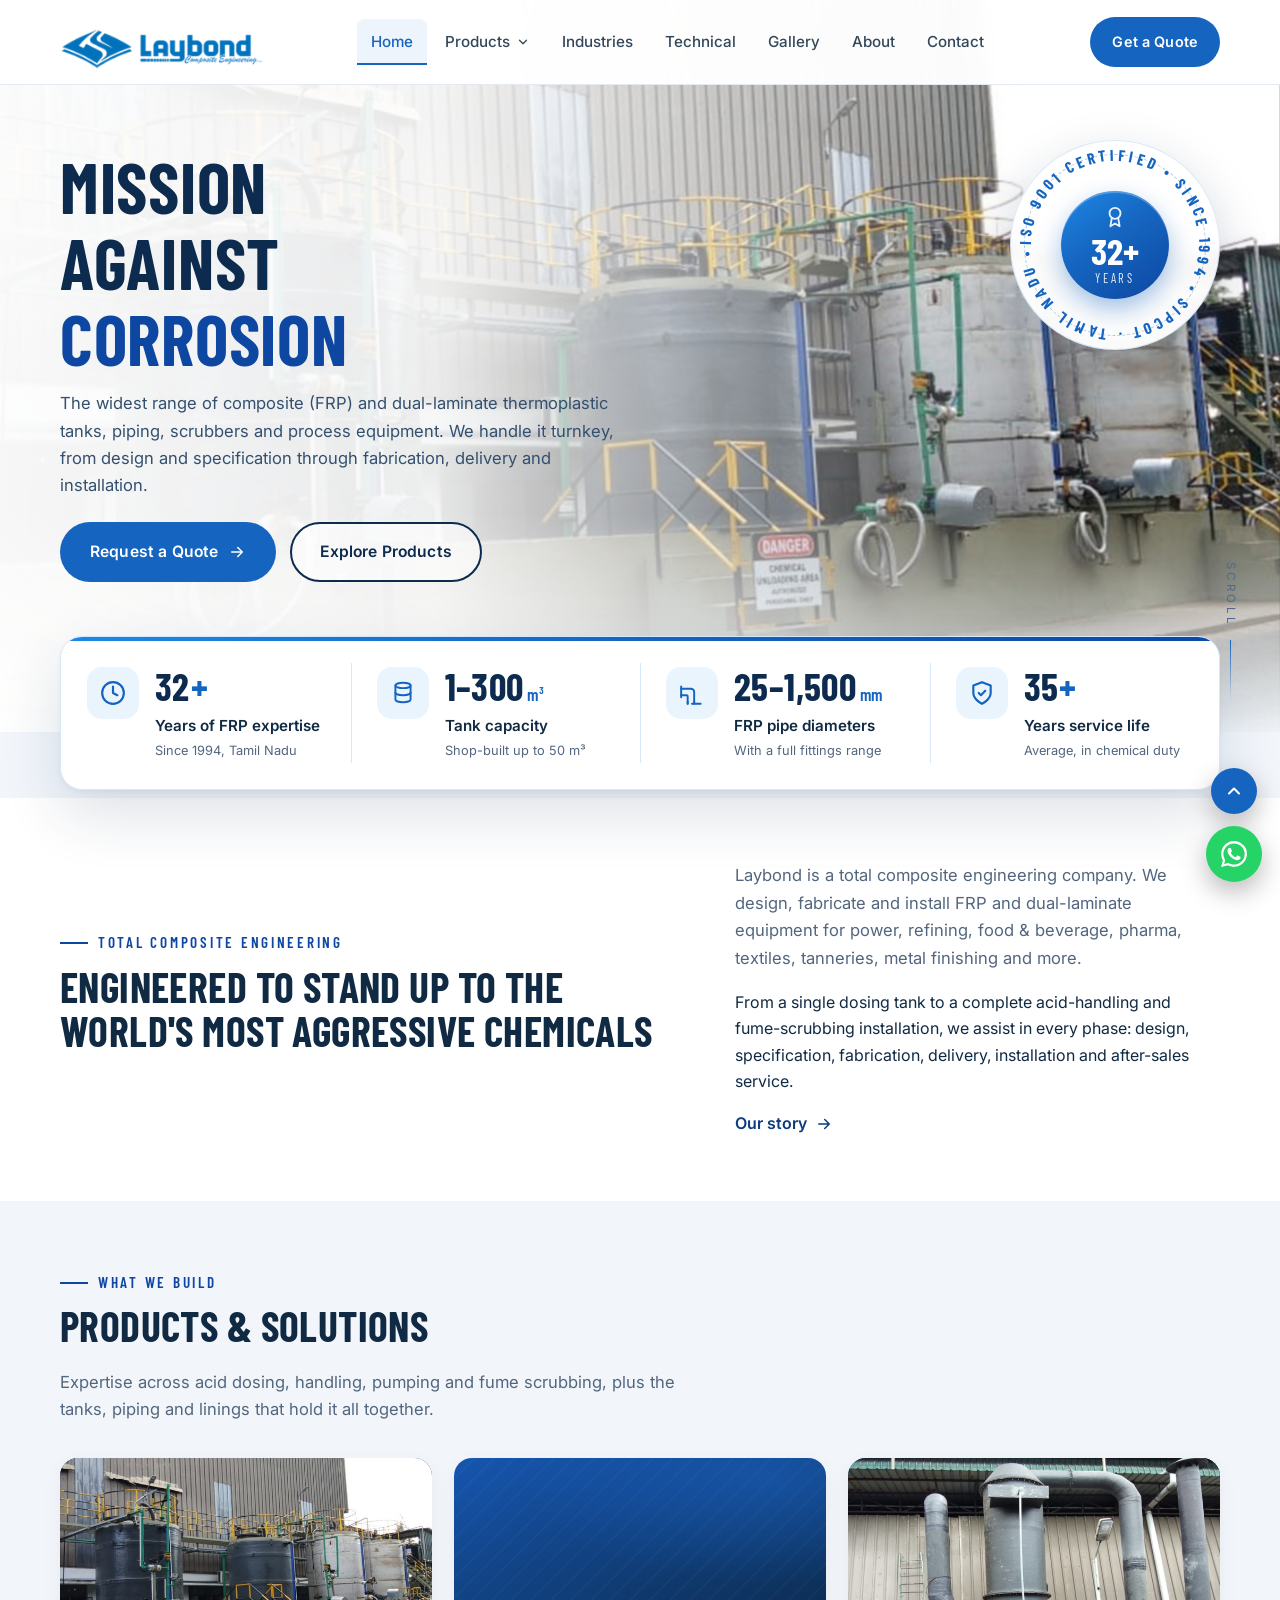
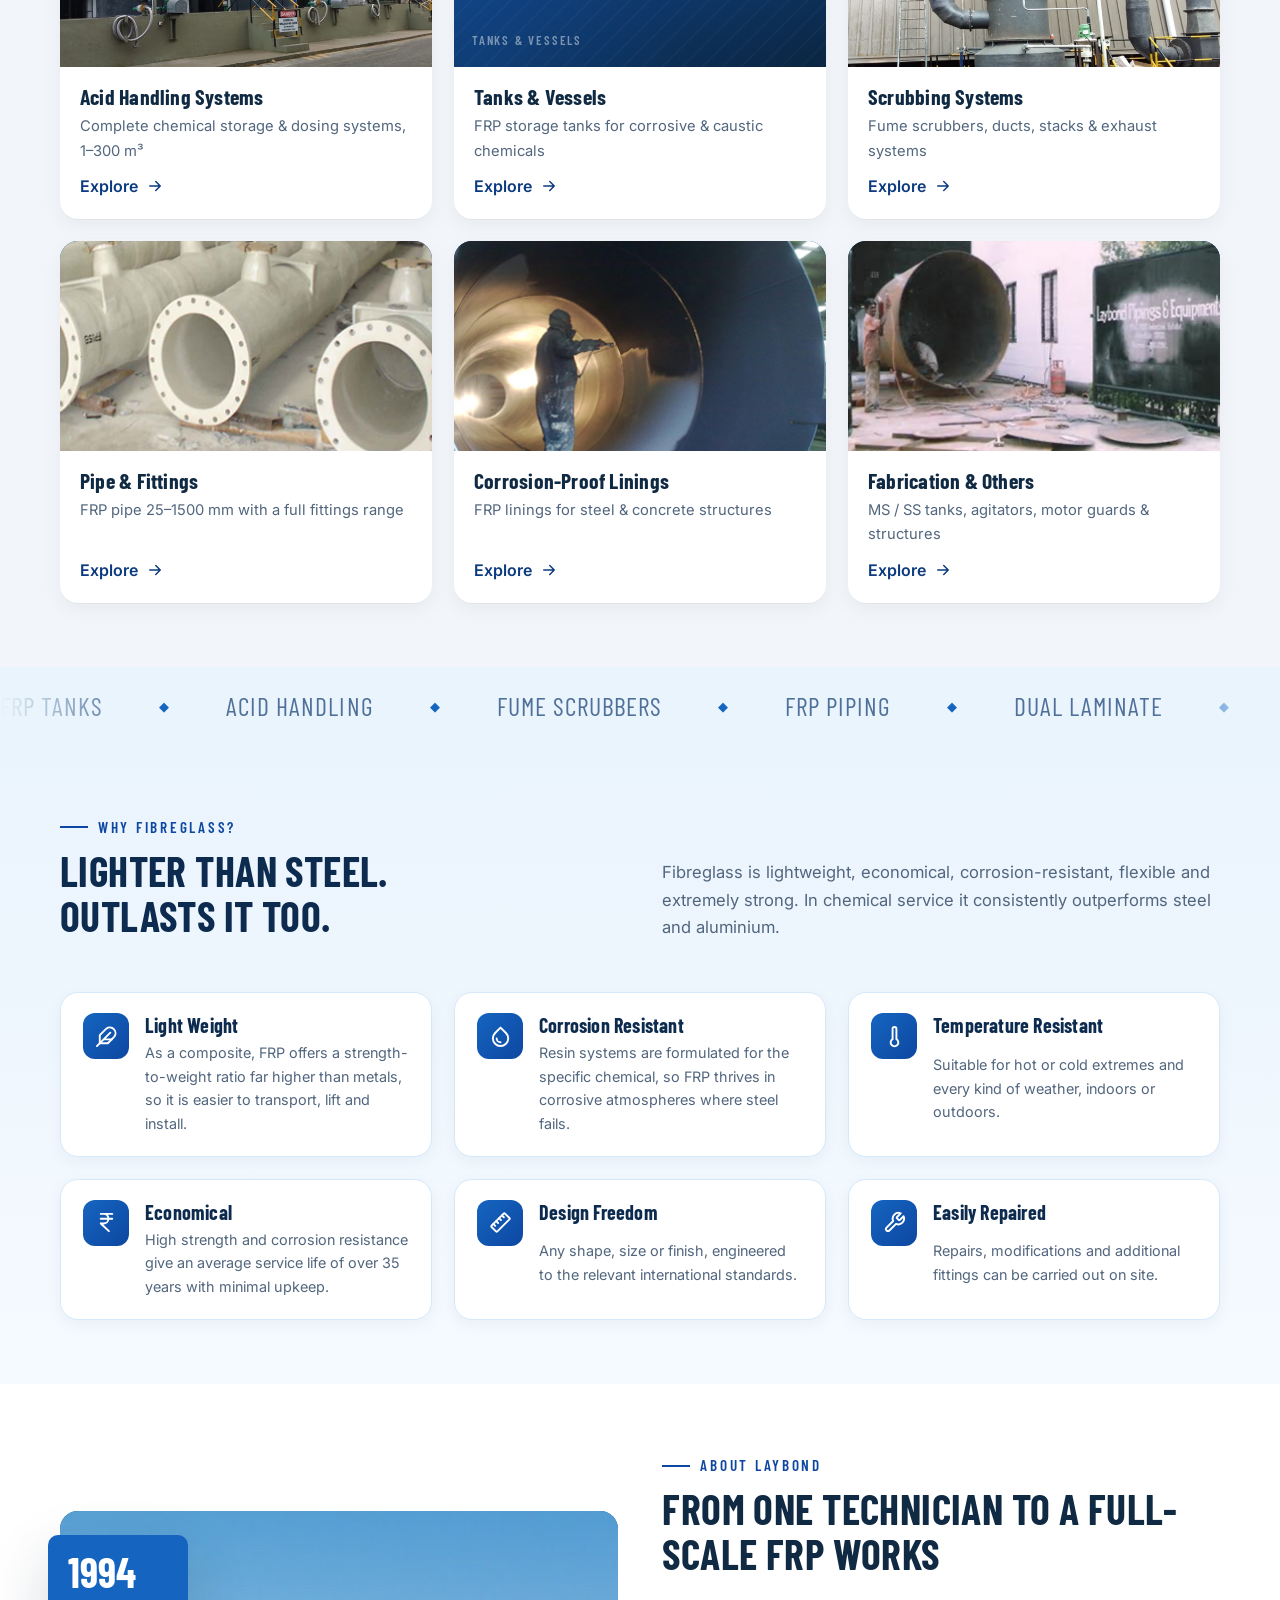
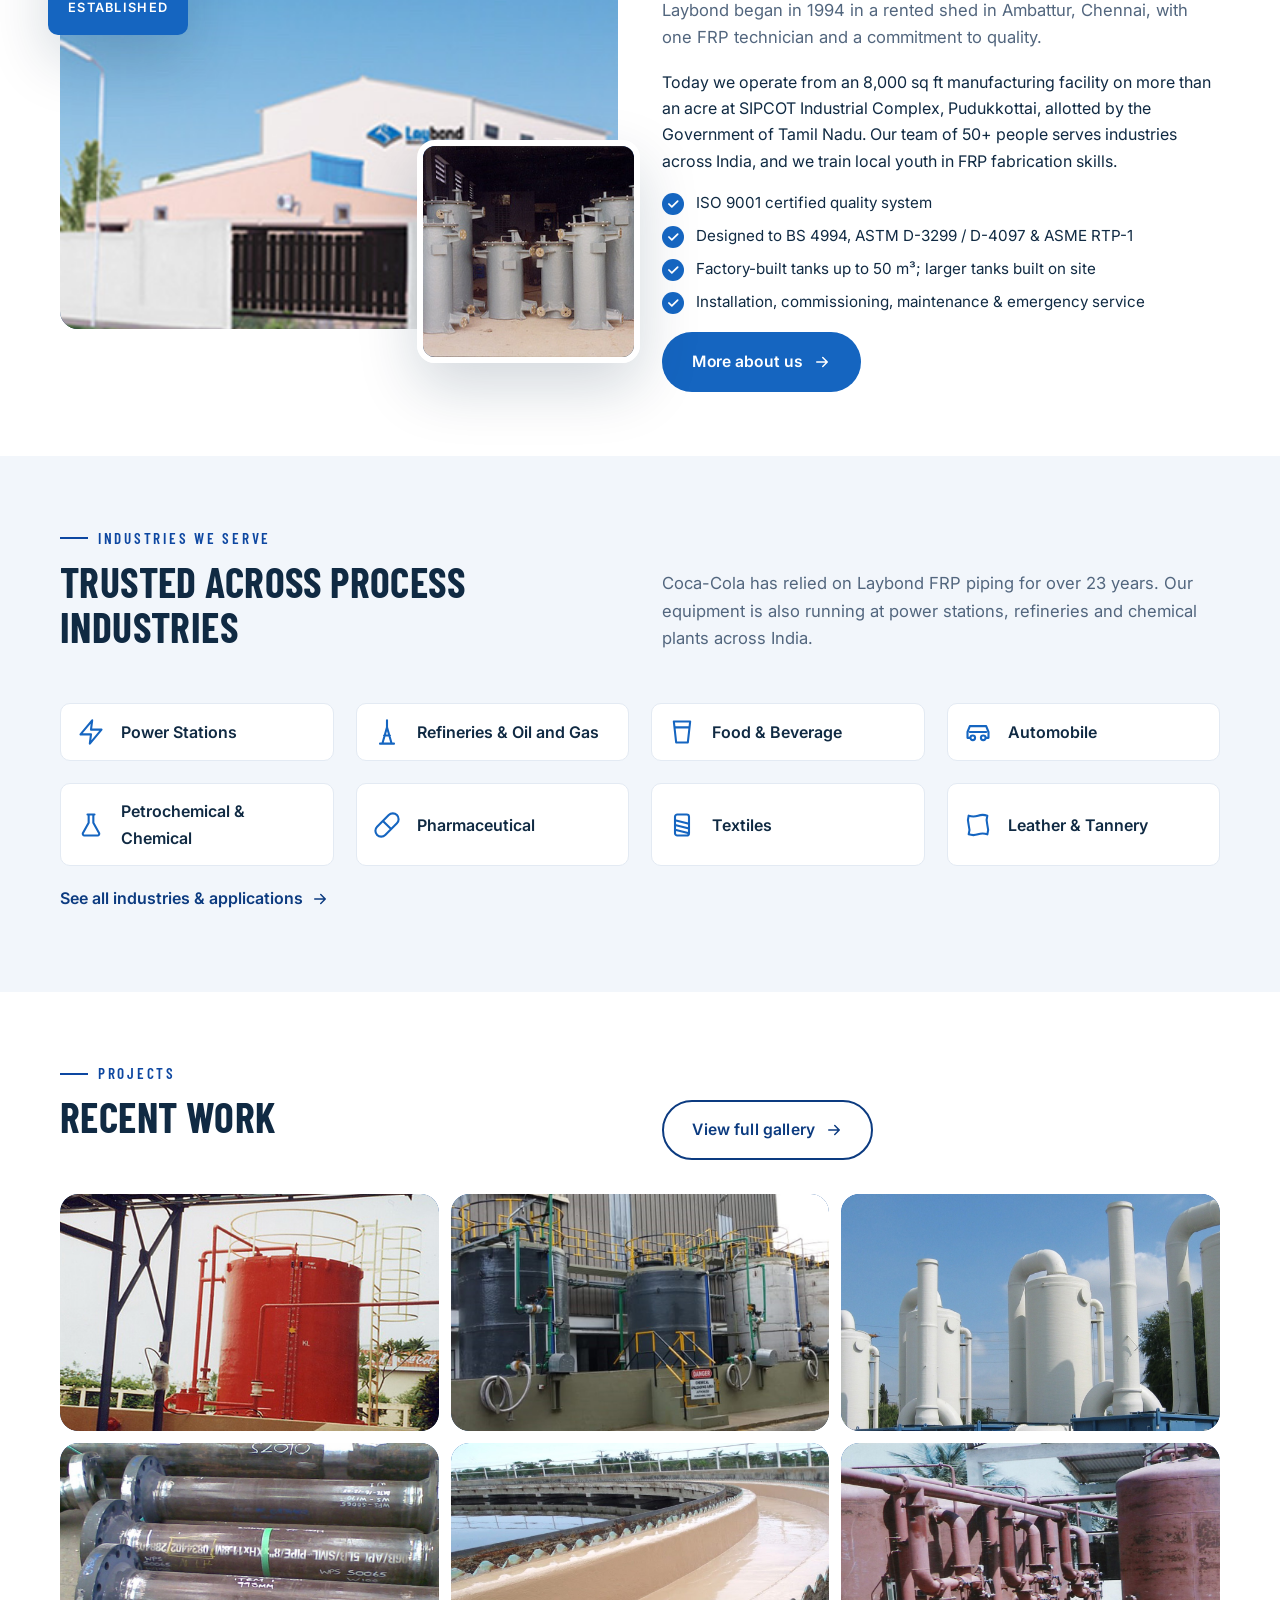
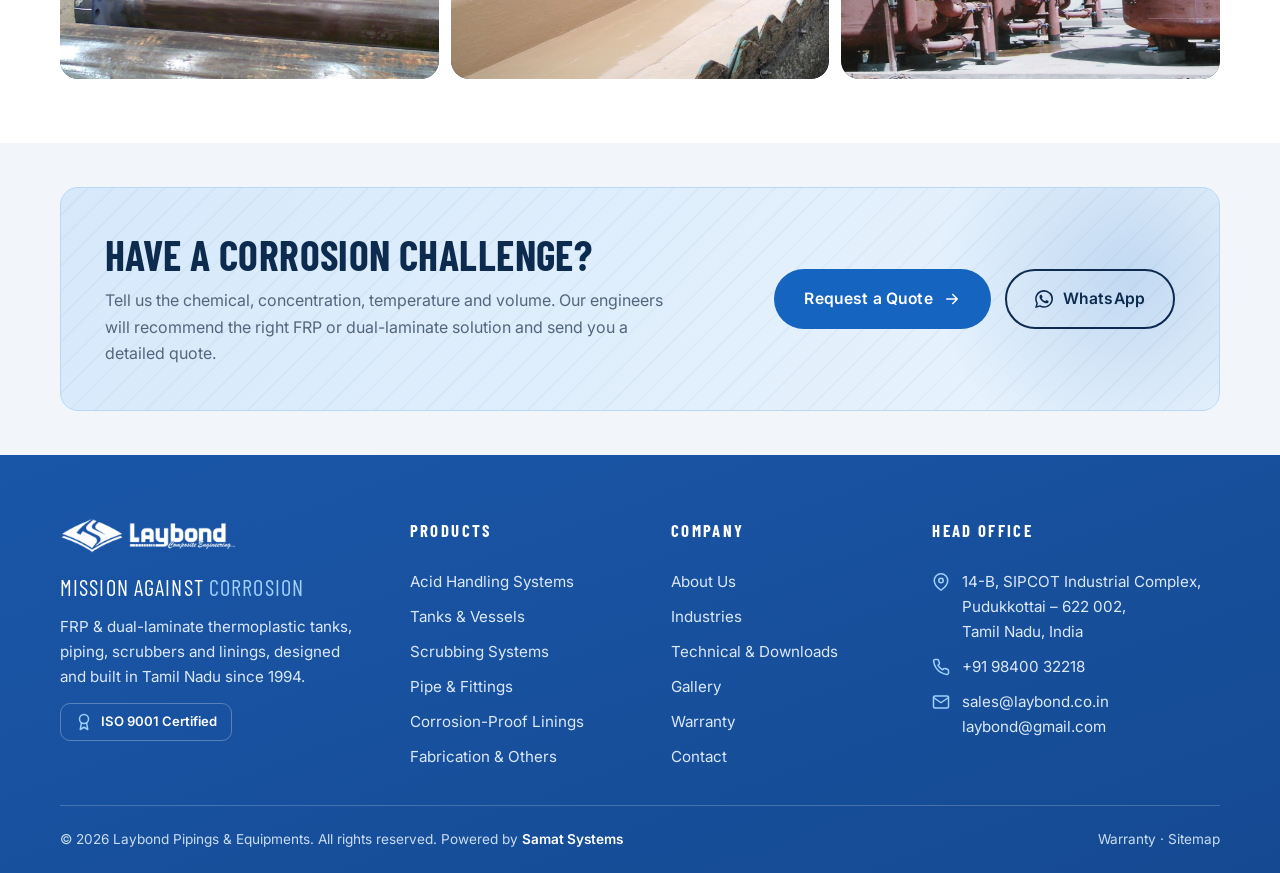
==== commit bd58d45b: "Home credentials redesign, auto years, menu tweaks - Rotating ISO 9001 / Since 1994 / SIPCOT seal on" ====
--- a/index.html
+++ b/index.html
@@ -19,7 +19,7 @@
 <link rel="preconnect" href="https://fonts.googleapis.com">
 <link rel="preconnect" href="https://fonts.gstatic.com" crossorigin>
 <link href="https://fonts.googleapis.com/css2?family=Barlow+Condensed:wght@500;600;700&family=Inter:wght@400;500;600;700&display=swap" rel="stylesheet">
-<link rel="stylesheet" href="assets/css/style.css?v=4015bdbf">
+<link rel="stylesheet" href="assets/css/style.css?v=a20a91f6">
 <script type="application/ld+json">
 {"@context":"https://schema.org","@type":"Organization","name":"Laybond Pipings & Equipments","alternateName":"Laybond","url":"https://laybond.co.in/","logo":"https://laybond.co.in/assets/images/logo/Laybond2.png","foundingDate":"1994","slogan":"Mission Against Corrosion","email":"sales@laybond.co.in","telephone":"+919840032218","address":{"@type":"PostalAddress","streetAddress":"14-B, SIPCOT Industrial Complex","addressLocality":"Pudukkottai","postalCode":"622002","addressRegion":"Tamil Nadu","addressCountry":"IN"},"contactPoint":[{"@type":"ContactPoint","telephone":"+919840032218","contactType":"sales","areaServed":"IN"}]}
 </script>
@@ -31,7 +31,6 @@
     <a class="logo" href="index.html" aria-label="Laybond – home"><img src="assets/images/logo/laybond-logo-color@2x.png" alt="Laybond Composite Engineering" width="240" height="62"></a>
     <nav class="nav" id="site-nav" aria-label="Main">
       <a href="index.html" aria-current="page">Home</a>
-      <a href="about.html">About</a>
       <div class="nav-drop">
         <button type="button" aria-expanded="false" aria-haspopup="true">Products <svg width="24" height="24" viewBox="0 0 24 24" fill="none" stroke="currentColor" stroke-width="2.2" stroke-linecap="round" stroke-linejoin="round"><path d="M6 9l6 6 6-6"/></svg></button>
         <div class="mega"><a href="chemical-handling-systems.html"><span class="mega-icon"><svg width="24" height="24" viewBox="0 0 24 24" fill="none" stroke="currentColor" stroke-width="1.8" stroke-linecap="round" stroke-linejoin="round"><path d="M9 3h6M10 3v6L4.5 18.5A2 2 0 0 0 6.2 21.5h11.6a2 2 0 0 0 1.7-3L14 9V3"/><path d="M7 15h10"/></svg></span><span><strong>Acid Handling Systems</strong><span>Complete chemical storage & dosing systems, 1–300 m³</span></span></a><a href="frp-tanks.html"><span class="mega-icon"><svg width="24" height="24" viewBox="0 0 24 24" fill="none" stroke="currentColor" stroke-width="1.8" stroke-linecap="round" stroke-linejoin="round"><ellipse cx="12" cy="5" rx="7" ry="2.5"/><path d="M5 5v13c0 1.4 3.1 2.5 7 2.5s7-1.1 7-2.5V5"/><path d="M5 11.5c0 1.4 3.1 2.5 7 2.5s7-1.1 7-2.5"/></svg></span><span><strong>Tanks & Vessels</strong><span>FRP storage tanks for corrosive & caustic chemicals</span></span></a><a href="fume-extraction.html"><span class="mega-icon"><svg width="24" height="24" viewBox="0 0 24 24" fill="none" stroke="currentColor" stroke-width="1.8" stroke-linecap="round" stroke-linejoin="round"><path d="M8 22V8h8v14M10 8V2h4v6M5 22h14"/><path d="M15 4c1.5-1 3-1 4 0M17 6.5c1.2-.8 2.4-.8 3.5 0"/></svg></span><span><strong>Scrubbing Systems</strong><span>Fume scrubbers, ducts, stacks & exhaust systems</span></span></a><a href="pipe-fittings.html"><span class="mega-icon"><svg width="24" height="24" viewBox="0 0 24 24" fill="none" stroke="currentColor" stroke-width="1.8" stroke-linecap="round" stroke-linejoin="round"><path d="M2 8h9a3 3 0 0 1 3 3v11M2 14h5a1 1 0 0 1 1 1v7"/><path d="M2 6v10M12 22h8M14 22v-2M8 22v-2"/></svg></span><span><strong>Pipe & Fittings</strong><span>FRP pipe 25–1500 mm with a full fittings range</span></span></a><a href="corrosion-proof-linings.html"><span class="mega-icon"><svg width="24" height="24" viewBox="0 0 24 24" fill="none" stroke="currentColor" stroke-width="1.8" stroke-linecap="round" stroke-linejoin="round"><rect x="3" y="3" width="18" height="18" rx="2"/><rect x="7" y="7" width="10" height="10" rx="1"/><path d="M3 9h4M17 15h4"/></svg></span><span><strong>Corrosion-Proof Linings</strong><span>FRP linings for steel & concrete structures</span></span></a><a href="steel-fabrications.html"><span class="mega-icon"><svg width="24" height="24" viewBox="0 0 24 24" fill="none" stroke="currentColor" stroke-width="1.8" stroke-linecap="round" stroke-linejoin="round"><path d="M14.7 6.3a1 1 0 0 0 0 1.4l1.6 1.6a1 1 0 0 0 1.4 0l3.8-3.8a6 6 0 0 1-7.9 7.9l-6.9 6.9a2.1 2.1 0 0 1-3-3l6.9-6.9a6 6 0 0 1 7.9-7.9l-3.8 3.8z"/></svg></span><span><strong>Fabrication & Others</strong><span>MS / SS tanks, agitators, motor guards & structures</span></span></a></div>
@@ -39,6 +38,7 @@
       <a href="industries.html">Industries</a>
       <a href="technical.html">Technical</a>
       <a href="gallery.html">Gallery</a>
+      <a href="about.html">About</a>
       <a href="contact.html">Contact</a>
       <div class="mobile-cta">
         <a class="btn btn--primary" href="contact.html">Request a Quote <svg width="24" height="24" viewBox="0 0 24 24" fill="none" stroke="currentColor" stroke-width="2" stroke-linecap="round" stroke-linejoin="round"><path d="M5 12h14M13 6l6 6-6 6"/></svg></a>
@@ -46,7 +46,6 @@
       </div>
     </nav>
     <div class="header-cta">
-      <a class="header-phone" href="tel:+919840032218"><svg width="24" height="24" viewBox="0 0 24 24" fill="none" stroke="currentColor" stroke-width="2" stroke-linecap="round" stroke-linejoin="round"><path d="M22 16.9v3a2 2 0 0 1-2.2 2 19.8 19.8 0 0 1-8.6-3.1 19.5 19.5 0 0 1-6-6A19.8 19.8 0 0 1 2.1 4.2 2 2 0 0 1 4.1 2h3a2 2 0 0 1 2 1.7c.1.9.4 1.8.7 2.7a2 2 0 0 1-.5 2.1L8 9.8a16 16 0 0 0 6 6l1.3-1.3a2 2 0 0 1 2.1-.4c.9.3 1.8.6 2.7.7a2 2 0 0 1 1.7 2z"/></svg> +91 98400 32218</a>
       <a class="btn btn--primary" href="contact.html">Get a Quote</a>
       <button class="menu-toggle" type="button" aria-label="Menu" aria-controls="site-nav" aria-expanded="false"><span></span><span></span><span></span></button>
     </div>
@@ -67,19 +66,38 @@
       <a class="btn btn--primary" href="contact.html">Request a Quote <svg width="24" height="24" viewBox="0 0 24 24" fill="none" stroke="currentColor" stroke-width="2" stroke-linecap="round" stroke-linejoin="round"><path d="M5 12h14M13 6l6 6-6 6"/></svg></a>
       <a class="btn btn--ghost" href="#products">Explore Products</a>
     </div>
-    <ul class="hero-trust" aria-label="Credentials">
-      <li><svg width="24" height="24" viewBox="0 0 24 24" fill="none" stroke="currentColor" stroke-width="2" stroke-linecap="round" stroke-linejoin="round"><circle cx="12" cy="8" r="6"/><path d="M15.5 13L17 22l-5-3-5 3 1.5-9"/></svg><span><strong>ISO 9001</strong> Certified</span></li>
-      <li><svg width="24" height="24" viewBox="0 0 24 24" fill="none" stroke="currentColor" stroke-width="2" stroke-linecap="round" stroke-linejoin="round"><path d="M12 22s8-4 8-10V5l-8-3-8 3v7c0 6 8 10 8 10z"/><path d="M9 12l2 2 4-4"/></svg><span><strong>Since 1994</strong> 30+ years</span></li>
-      <li><svg width="24" height="24" viewBox="0 0 24 24" fill="none" stroke="currentColor" stroke-width="2" stroke-linecap="round" stroke-linejoin="round"><path d="M21 10c0 7-9 13-9 13S3 17 3 10a9 9 0 0 1 18 0z"/><circle cx="12" cy="10" r="3"/></svg><span><strong>SIPCOT</strong> Pudukkottai, TN</span></li>
-    </ul>
-    <div class="hero-stats">
-      <div><strong>30+</strong><span>Years of FRP expertise</span></div>
-      <div><strong>1–300<small style="font-size:.5em"> m³</small></strong><span>Tank capacity range</span></div>
-      <div><strong>25–1500<small style="font-size:.5em"> mm</small></strong><span>FRP pipe diameters</span></div>
-      <div><strong>35+</strong><span>Years average service life</span></div>
-    </div>
+  </div>
+  <div class="hero-seal" role="img" aria-label="ISO 9001 certified, established 1994, SIPCOT Pudukkottai, Tamil Nadu">
+    <svg class="seal-ring" viewBox="0 0 200 200" aria-hidden="true">
+      <defs><path id="sealPath" d="M100,100 m-80,0 a80,80 0 1,1 160,0 a80,80 0 1,1 -160,0"/></defs>
+      <text><textPath href="#sealPath" textLength="498" lengthAdjust="spacing">ISO 9001 CERTIFIED &#8226; SINCE 1994 &#8226; SIPCOT &#183; TAMIL NADU &#8226;</textPath></text>
+    </svg>
+    <div class="seal-core"><svg width="24" height="24" viewBox="0 0 24 24" fill="none" stroke="currentColor" stroke-width="2" stroke-linecap="round" stroke-linejoin="round"><circle cx="12" cy="8" r="6"/><path d="M15.5 13L17 22l-5-3-5 3 1.5-9"/></svg><strong><span data-since="1994">32</span>+</strong><small>Years</small></div>
   </div>
   <span class="scroll-cue">Scroll</span>
+</section>
+
+<section class="caps-float" aria-label="Capabilities at a glance">
+  <div class="container">
+    <div class="cap-card reveal">
+      <div class="cap">
+        <span class="cap-icon"><svg width="24" height="24" viewBox="0 0 24 24" fill="none" stroke="currentColor" stroke-width="2" stroke-linecap="round" stroke-linejoin="round"><circle cx="12" cy="12" r="10"/><path d="M12 6v6l4 2"/></svg></span>
+        <div><strong><span data-count="32" data-since="1994">32</span><em>+</em></strong><span class="cap-label">Years of FRP expertise</span><span class="cap-sub">Since 1994, Tamil Nadu</span></div>
+      </div>
+      <div class="cap">
+        <span class="cap-icon"><svg width="24" height="24" viewBox="0 0 24 24" fill="none" stroke="currentColor" stroke-width="1.8" stroke-linecap="round" stroke-linejoin="round"><ellipse cx="12" cy="5" rx="7" ry="2.5"/><path d="M5 5v13c0 1.4 3.1 2.5 7 2.5s7-1.1 7-2.5V5"/><path d="M5 11.5c0 1.4 3.1 2.5 7 2.5s7-1.1 7-2.5"/></svg></span>
+        <div><strong>1&ndash;<span data-count="300">300</span><small>m³</small></strong><span class="cap-label">Tank capacity</span><span class="cap-sub">Shop-built up to 50 m³</span></div>
+      </div>
+      <div class="cap">
+        <span class="cap-icon"><svg width="24" height="24" viewBox="0 0 24 24" fill="none" stroke="currentColor" stroke-width="1.8" stroke-linecap="round" stroke-linejoin="round"><path d="M2 8h9a3 3 0 0 1 3 3v11M2 14h5a1 1 0 0 1 1 1v7"/><path d="M2 6v10M12 22h8M14 22v-2M8 22v-2"/></svg></span>
+        <div><strong>25&ndash;<span data-count="1500">1500</span><small>mm</small></strong><span class="cap-label">FRP pipe diameters</span><span class="cap-sub">With a full fittings range</span></div>
+      </div>
+      <div class="cap">
+        <span class="cap-icon"><svg width="24" height="24" viewBox="0 0 24 24" fill="none" stroke="currentColor" stroke-width="2" stroke-linecap="round" stroke-linejoin="round"><path d="M12 22s8-4 8-10V5l-8-3-8 3v7c0 6 8 10 8 10z"/><path d="M9 12l2 2 4-4"/></svg></span>
+        <div><strong><span data-count="35">35</span><em>+</em></strong><span class="cap-label">Years service life</span><span class="cap-sub">Average, in chemical duty</span></div>
+      </div>
+    </div>
+  </div>
 </section>
 
 <section class="section section--white">
@@ -251,6 +269,6 @@
   <a class="float-btn float-btn--wa" href="https://wa.me/919840032218?text=Hello%20Laybond%2C%20I%20would%20like%20a%20quote%20for%20your%20requirement" target="_blank" rel="noopener" aria-label="Chat on WhatsApp"><svg width="24" height="24" viewBox="0 0 24 24" fill="currentColor"><path d="M17.5 14.4c-.3-.1-1.8-.9-2-1-.3-.1-.5-.1-.7.1-.2.3-.8 1-.9 1.2-.2.2-.3.2-.6.1-.3-.1-1.3-.5-2.4-1.5-.9-.8-1.5-1.8-1.7-2.1-.2-.3 0-.5.1-.6l.4-.5c.2-.2.2-.3.3-.5.1-.2 0-.4 0-.5l-.9-2.2c-.2-.6-.5-.5-.7-.5h-.6c-.2 0-.5.1-.8.4-.3.3-1 1-1 2.5s1.1 2.9 1.2 3.1c.1.2 2.1 3.2 5.1 4.5.7.3 1.3.5 1.7.6.7.2 1.4.2 1.9.1.6-.1 1.8-.7 2-1.4.2-.7.2-1.3.2-1.4-.1-.2-.3-.3-.6-.4zM12 21.8c-1.8 0-3.5-.5-5-1.4l-.4-.2-3.7 1 1-3.6-.2-.4A9.8 9.8 0 0 1 2.2 12C2.2 6.6 6.6 2.2 12 2.2c2.6 0 5.1 1 6.9 2.9a9.7 9.7 0 0 1 2.9 6.9c0 5.4-4.4 9.8-9.8 9.8zm8.4-18.2A11.8 11.8 0 0 0 12 0C5.5 0 .2 5.3.2 11.9c0 2.1.5 4.1 1.6 5.9L.1 24l6.3-1.7c1.7.9 3.7 1.4 5.7 1.4 6.5 0 11.9-5.3 11.9-11.9 0-3.2-1.2-6.2-3.5-8.4z"/></svg></a>
 </div>
 <script src="assets/js/gallery-data.js?v=55919b13"></script>
-<script src="assets/js/main.js?v=2b30023b" defer></script>
+<script src="assets/js/main.js?v=562722f5" defer></script>
 </body>
 </html>
--- a/assets/css/style.css
+++ b/assets/css/style.css
@@ -925,3 +925,126 @@
 /* Footer: ISO badge directly under the description (not pinned to the bottom) */
 .footer-brand .iso-badge { margin-top: 0 !important; }
 .footer-brand p:not(.footer-tag) { margin-bottom: 14px !important; }
+/* Outline buttons: hover fills with the same logo blue as the primary buttons */
+.hero .btn--ghost:hover, .cta-band .btn--ghost:hover, .not-found .btn--ghost:hover,
+.btn--outline:hover, .nav .mobile-cta .btn--ghost:hover {
+  background: var(--brand); border-color: var(--brand); color: #fff;
+  transform: translateY(-2px); box-shadow: 0 10px 24px rgba(21,101,192,.3);
+}
+
+/* ==========================================================================
+   HOME – credentials seal + floating capabilities card
+   ========================================================================== */
+/* Hero: more room above the headline and below the buttons for the overlapping card */
+.page-index .hero { padding: calc(var(--header-h) + 64px) 0 clamp(110px, 12vw, 150px); min-height: min(86svh, 720px); align-items: center; }
+
+/* Rotating certification seal */
+.hero-seal {
+  position: absolute; z-index: 3;
+  right: max(var(--gutter), calc((100vw - var(--container)) / 2 + var(--gutter)));
+  top: calc(var(--header-h) + 56px);
+  width: 210px; height: 210px; border-radius: 50%;
+  background: radial-gradient(circle, rgba(255,255,255,.97) 58%, rgba(255,255,255,.9) 100%);
+  box-shadow: 0 20px 50px rgba(13,43,79,.22), inset 0 0 0 1px rgba(21,101,192,.15);
+  display: grid; place-items: center;
+  backdrop-filter: blur(6px); -webkit-backdrop-filter: blur(6px);
+  animation: sealIn 1s var(--ease) .3s both;
+}
+.hero-seal::before { content: ""; position: absolute; inset: 14px; border-radius: 50%; border: 1.5px dashed rgba(21,101,192,.35); }
+.seal-ring { position: absolute; inset: 0; width: 100%; height: 100%; animation: sealSpin 28s linear infinite; }
+.seal-ring text { font-family: var(--font-display); font-size: 15px; font-weight: 700; letter-spacing: .12em; fill: var(--brand); }
+.seal-core {
+  position: relative; width: 108px; height: 108px; border-radius: 50%;
+  background: linear-gradient(145deg, var(--brand-light), var(--brand) 45%, #0d47a1);
+  color: #fff; display: flex; flex-direction: column; align-items: center; justify-content: center; line-height: 1;
+  box-shadow: 0 10px 24px rgba(21,101,192,.4), inset 0 2px 0 rgba(255,255,255,.25);
+}
+.seal-core svg { width: 22px; height: 22px; margin-bottom: 4px; opacity: .9; }
+.seal-core strong { font-family: var(--font-display); font-size: 2.3rem; font-weight: 700; }
+.seal-core small { font-family: var(--font-display); font-size: .78rem; letter-spacing: .22em; text-transform: uppercase; margin-top: 3px; opacity: .9; }
+@keyframes sealSpin { to { transform: rotate(360deg); } }
+@keyframes sealIn { from { opacity: 0; transform: scale(.7) rotate(-20deg); } to { opacity: 1; transform: none; } }
+.hero-seal:hover .seal-ring { animation-play-state: paused; }
+
+/* Floating capabilities card */
+.caps-float { position: relative; z-index: 5; margin-top: calc(-1 * clamp(70px, 8vw, 96px)); padding-bottom: 8px; }
+.cap-card {
+  display: grid; grid-template-columns: repeat(4, 1fr);
+  background: #fff; border-radius: 22px; overflow: hidden;
+  box-shadow: 0 24px 60px rgba(13,43,79,.14), 0 2px 6px rgba(13,43,79,.05);
+  border: 1px solid var(--sky-200); position: relative;
+}
+.cap-card::before { content: ""; position: absolute; inset: 0 0 auto; height: 4px; background: linear-gradient(90deg, var(--brand-light), var(--brand), #0d47a1); }
+.cap { display: flex; align-items: flex-start; gap: 16px; padding: 30px 26px 28px; position: relative; transition: background .3s; }
+.cap + .cap::before { content: ""; position: absolute; left: 0; top: 26px; bottom: 26px; width: 1px; background: var(--sky-200); }
+.cap:hover { background: var(--sky-50); }
+.cap-icon {
+  flex: none; width: 52px; height: 52px; border-radius: 15px; display: grid; place-items: center;
+  background: var(--sky-100); color: var(--brand); transition: background .3s, color .3s, transform .4s var(--ease);
+}
+.cap-icon svg { width: 26px; height: 26px; }
+.cap:hover .cap-icon { background: var(--brand); color: #fff; transform: translateY(-3px) rotate(-6deg); }
+.cap strong { display: flex; align-items: baseline; font-family: var(--font-display); font-weight: 700; font-size: clamp(2rem, 3vw, 2.6rem); line-height: 1; color: var(--ink); letter-spacing: .01em; }
+.cap strong em { font-style: normal; color: var(--brand); margin-left: 1px; }
+.cap strong small { font-size: .45em; color: var(--brand); margin-left: 4px; font-weight: 600; }
+.cap-label { display: block; margin-top: 8px; font-weight: 600; font-size: .95rem; color: var(--text); }
+.cap-sub { display: block; margin-top: 2px; font-size: .8rem; color: var(--text-muted); }
+
+@media (max-width: 1100px) {
+  .cap-card { grid-template-columns: repeat(2, 1fr); }
+  .cap:nth-child(3)::before { display: none; }
+  .cap:nth-child(n+3) { border-top: 1px solid var(--sky-200); }
+  .hero-seal { width: 170px; height: 170px; }
+  .seal-core { width: 88px; height: 88px; }
+  .seal-core strong { font-size: 1.9rem; }
+}
+@media (max-width: 960px) {
+  /* hide the seal where it would collide with the headline; credentials stay in the card subtitle + footer */
+  .hero-seal { width: 128px; height: 128px; top: calc(var(--header-h) + 18px); right: var(--gutter); }
+  .hero-seal::before { inset: 9px; }
+  .seal-ring text { font-size: 16px; }
+  .seal-core { width: 66px; height: 66px; }
+  .seal-core svg { width: 16px; height: 16px; margin-bottom: 2px; }
+  .seal-core strong { font-size: 1.4rem; }
+  .seal-core small { font-size: .58rem; }
+  .page-index .hero { padding-top: calc(var(--header-h) + 150px); }
+}
+@media (max-width: 600px) {
+  .page-index .hero { min-height: 0; padding-bottom: 96px; }
+  .cap { flex-direction: column; gap: 12px; padding: 22px 18px; }
+  .cap-icon { width: 44px; height: 44px; border-radius: 12px; }
+  .cap-icon svg { width: 22px; height: 22px; }
+  .cap strong { font-size: 1.85rem; }
+  .cap-label { font-size: .86rem; }
+  .cap-sub { font-size: .74rem; }
+}
+@media (prefers-reduced-motion: reduce) { .seal-ring { animation: none; } }
+/* Seal entrance never hides it (no opacity), so it is visible even if animations are skipped */
+@keyframes sealIn { from { transform: scale(.85) rotate(-25deg); } to { transform: none; } }
+/* Mobile: seal sits beside the headline instead of above it */
+@media (max-width: 960px) {
+  .page-index .hero { padding-top: calc(var(--header-h) + 40px); }
+  .hero-seal { top: calc(var(--header-h) + 26px); }
+}
+@media (max-width: 600px) {
+  .page-index .hero { padding-top: calc(var(--header-h) + 28px); }
+  .hero-seal { top: calc(var(--header-h) + 18px); width: 118px; height: 118px; }
+  .hero-seal::before { inset: 8px; }
+  .seal-core { width: 60px; height: 60px; }
+  .seal-core strong { font-size: 1.25rem; }
+  .page-index .hero h1 { max-width: 9ch; }
+  .page-index .hero .lead { margin-top: 6px; }
+  .cap-sub { line-height: 1.35; }
+}
+@media (max-width: 380px) {
+  .hero-seal { width: 104px; height: 104px; }
+  .seal-core { width: 54px; height: 54px; }
+  .seal-core strong { font-size: 1.1rem; }
+  .seal-core svg { display: none; }
+  .cap { padding: 18px 14px; }
+  .cap strong { font-size: 1.6rem; }
+}
+/* Tablets: stronger, even fade so hero text stays readable over the photo */
+@media (min-width: 701px) and (max-width: 1100px) {
+  .hero::before { background: linear-gradient(90deg, rgba(255,255,255,.96) 0%, rgba(255,255,255,.88) 55%, rgba(255,255,255,.55) 100%); }
+}
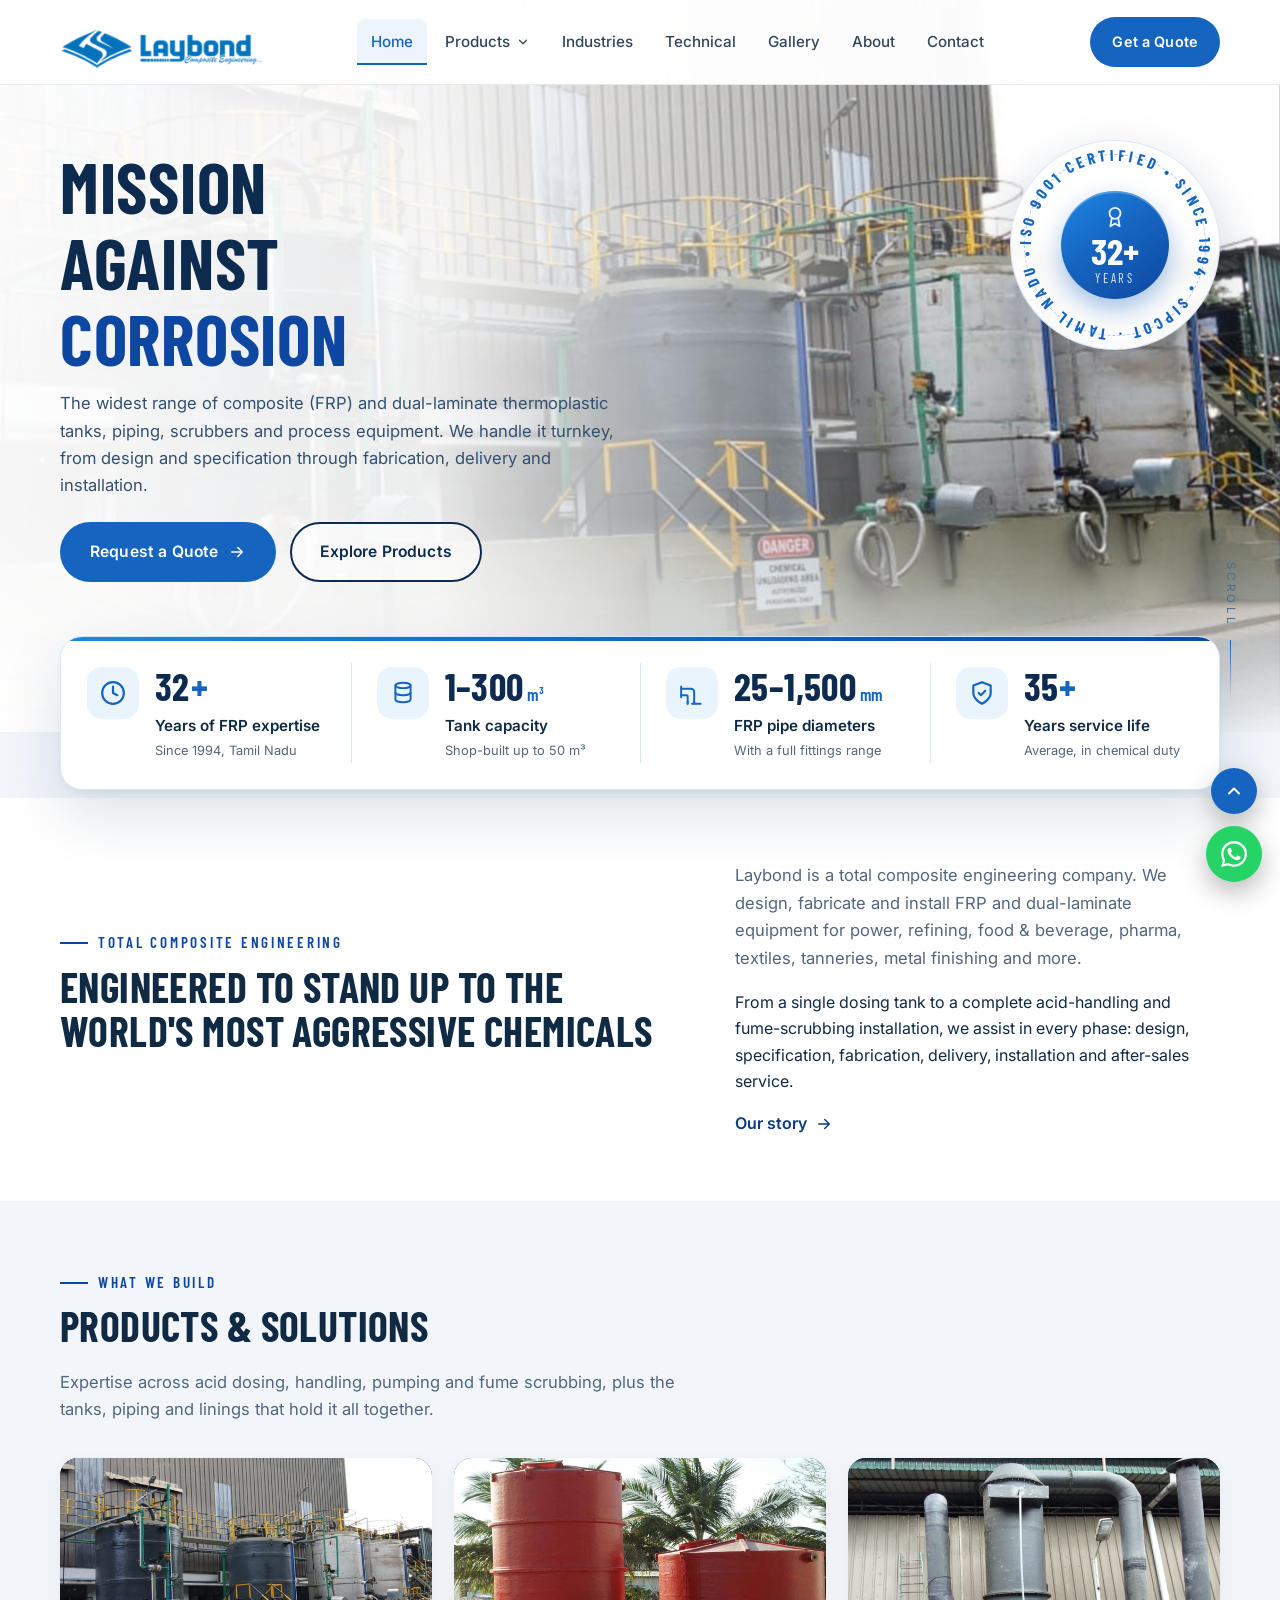
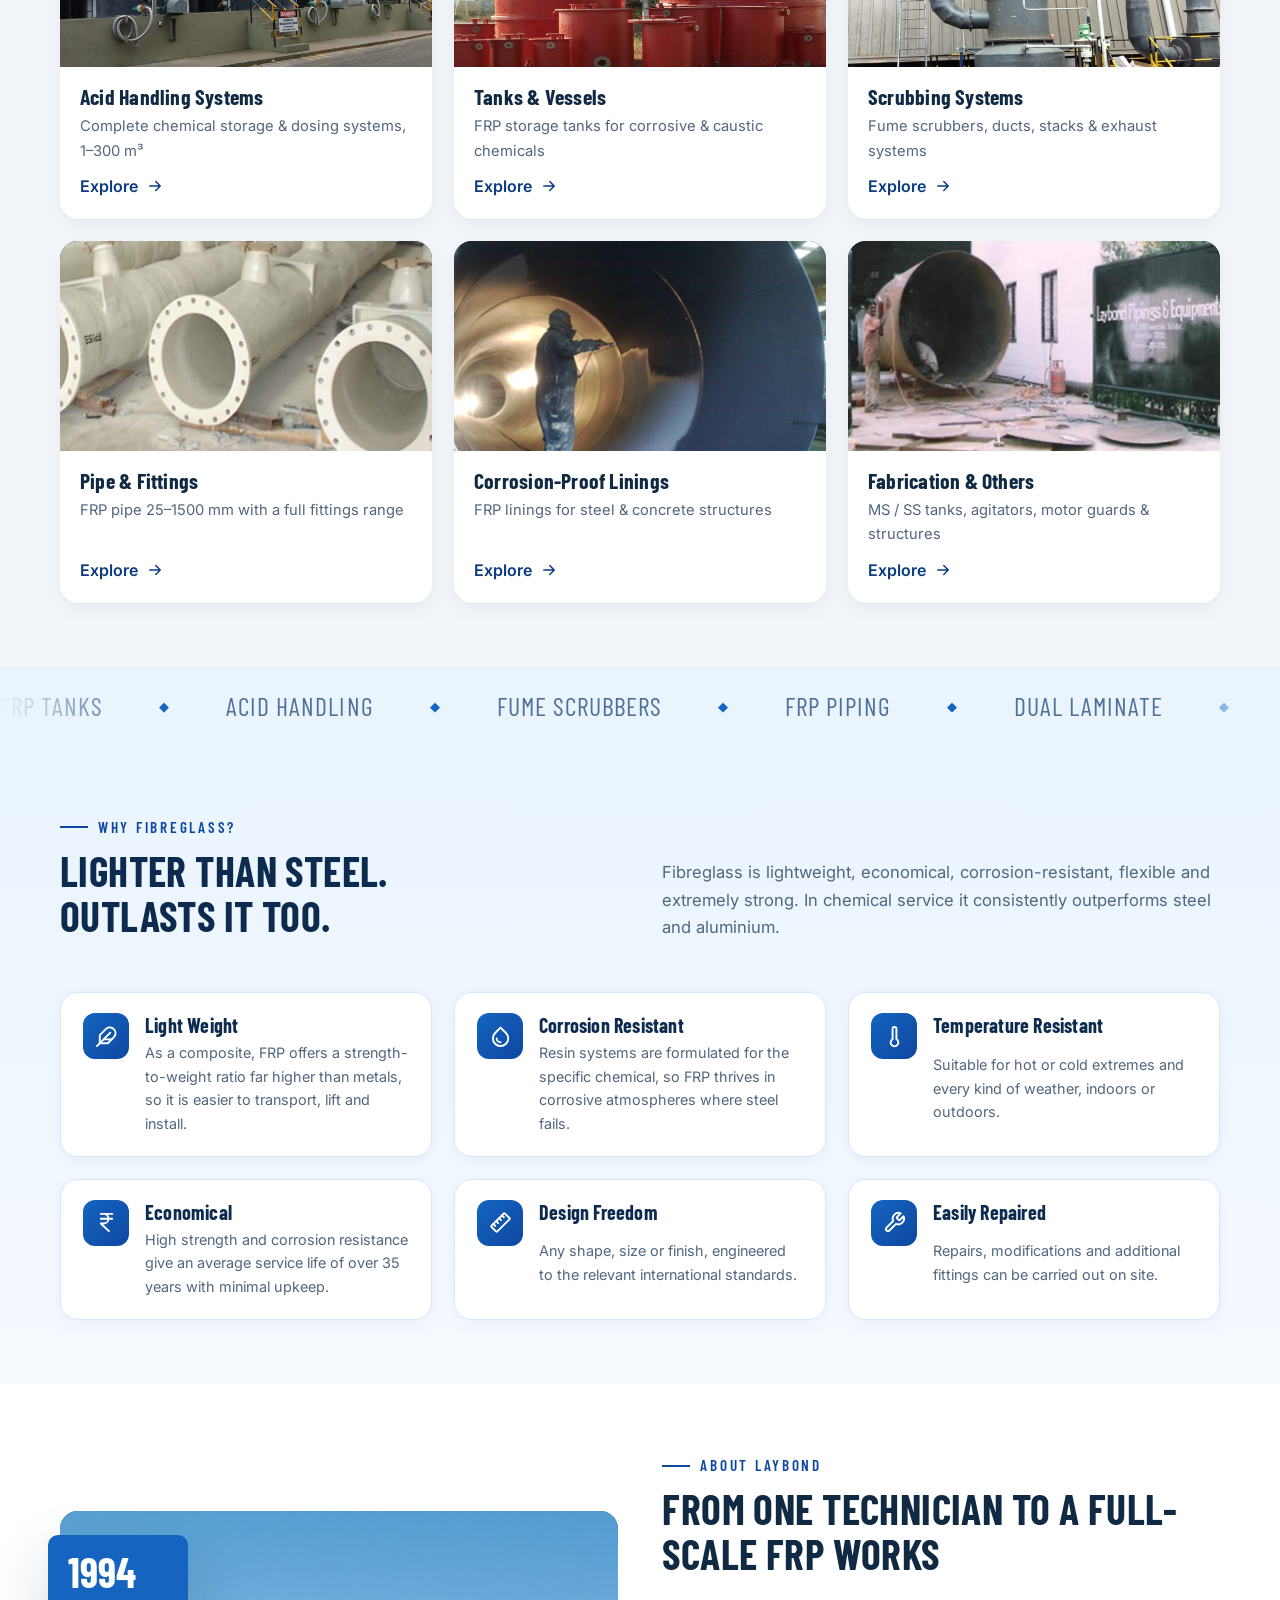
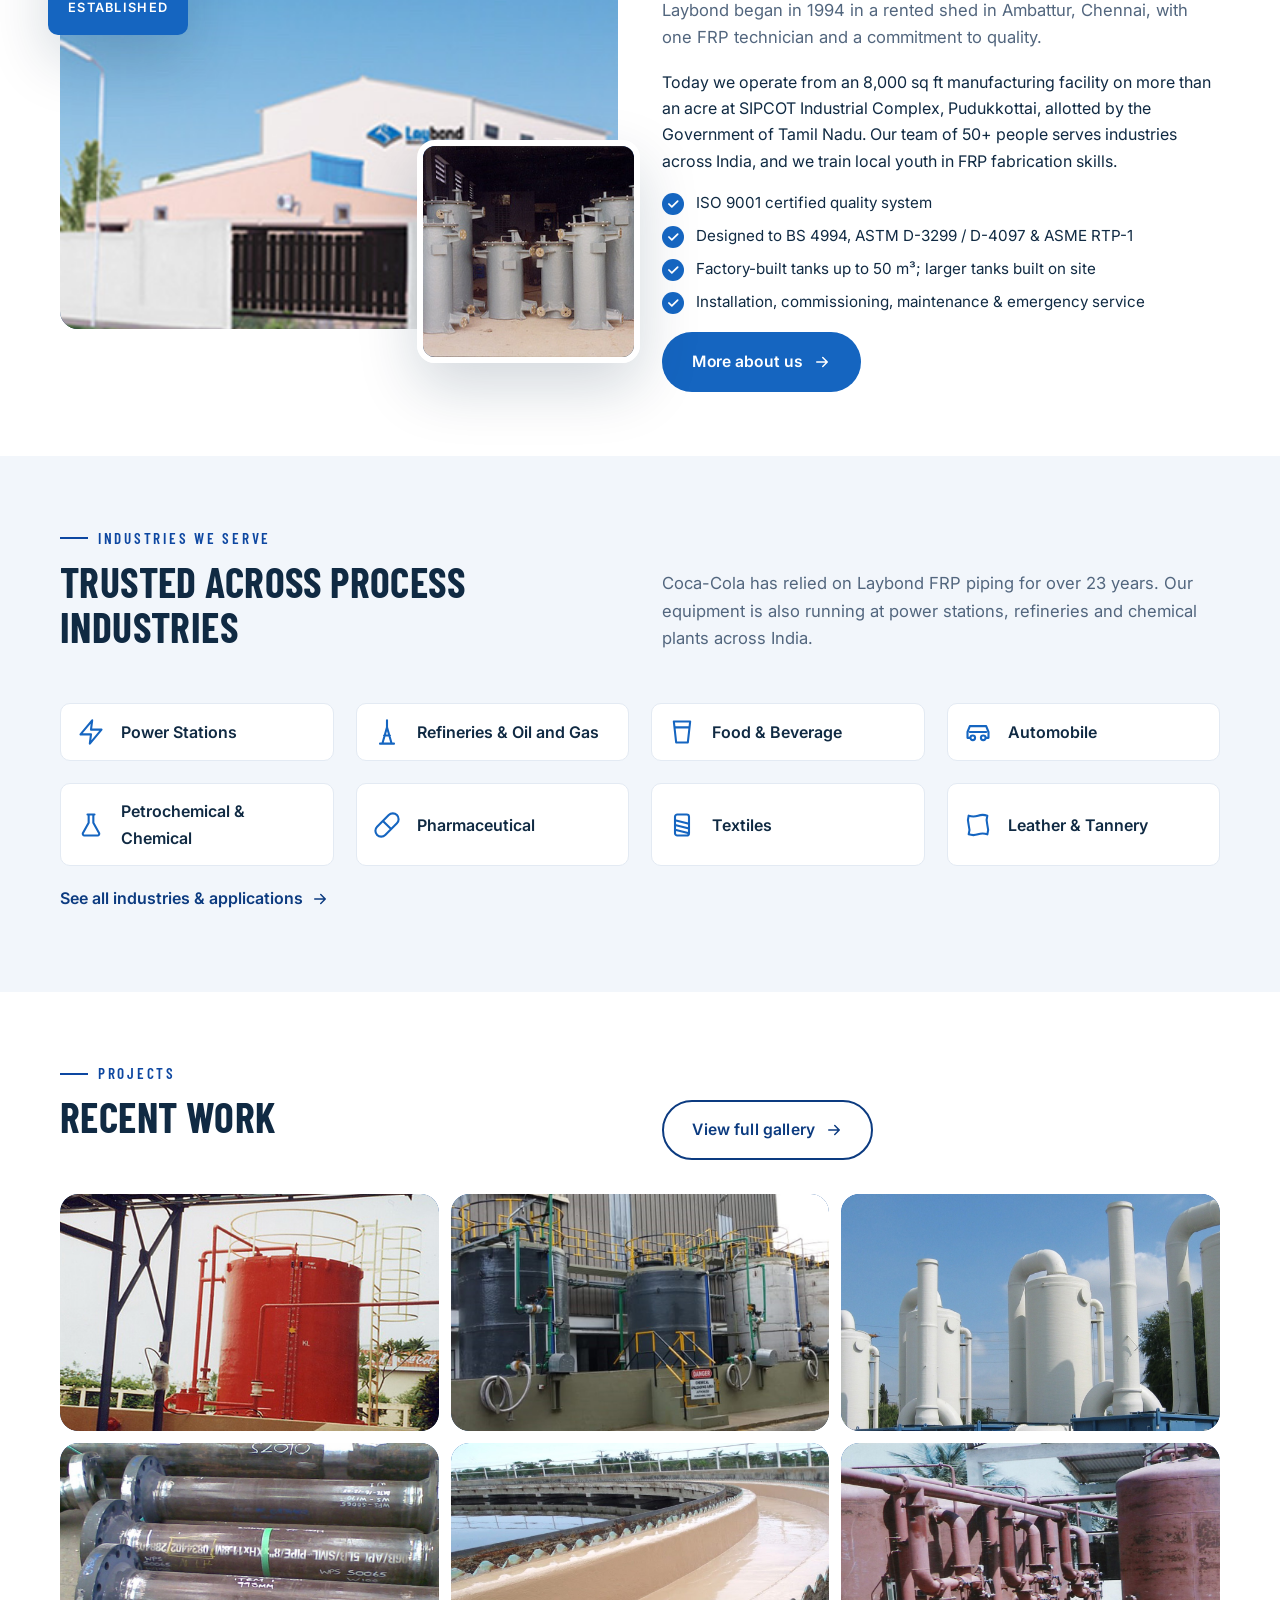
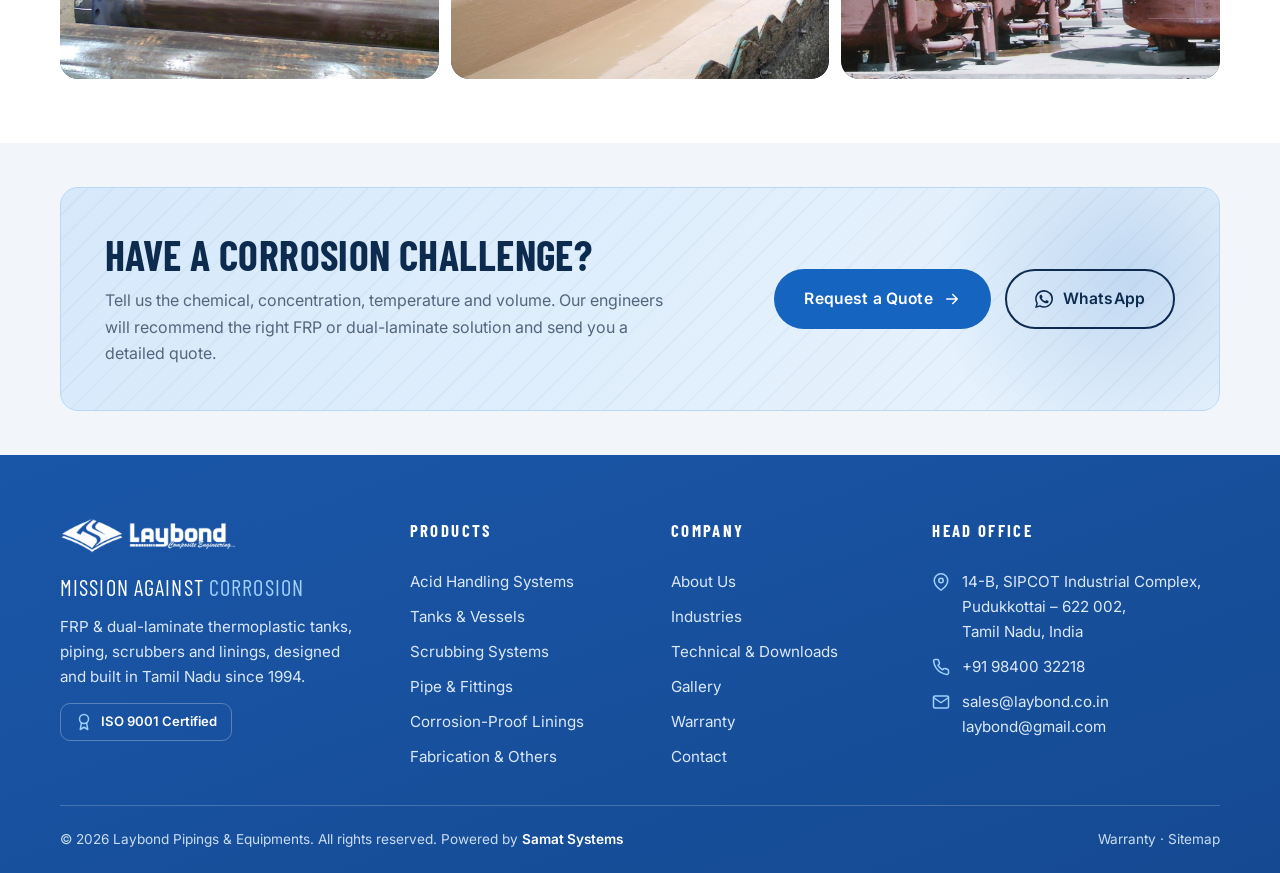
==== commit 21974598: "Mobile: capabilities tiles show icon and number on one line Co-Authored-By: Claude Opus 5.5 <noreply" ====
--- a/index.html
+++ b/index.html
@@ -19,7 +19,7 @@
 <link rel="preconnect" href="https://fonts.googleapis.com">
 <link rel="preconnect" href="https://fonts.gstatic.com" crossorigin>
 <link href="https://fonts.googleapis.com/css2?family=Barlow+Condensed:wght@500;600;700&family=Inter:wght@400;500;600;700&display=swap" rel="stylesheet">
-<link rel="stylesheet" href="assets/css/style.css?v=a20a91f6">
+<link rel="stylesheet" href="assets/css/style.css?v=c88986c0">
 <script type="application/ld+json">
 {"@context":"https://schema.org","@type":"Organization","name":"Laybond Pipings & Equipments","alternateName":"Laybond","url":"https://laybond.co.in/","logo":"https://laybond.co.in/assets/images/logo/Laybond2.png","foundingDate":"1994","slogan":"Mission Against Corrosion","email":"sales@laybond.co.in","telephone":"+919840032218","address":{"@type":"PostalAddress","streetAddress":"14-B, SIPCOT Industrial Complex","addressLocality":"Pudukkottai","postalCode":"622002","addressRegion":"Tamil Nadu","addressCountry":"IN"},"contactPoint":[{"@type":"ContactPoint","telephone":"+919840032218","contactType":"sales","areaServed":"IN"}]}
 </script>
--- a/assets/css/style.css
+++ b/assets/css/style.css
@@ -1048,3 +1048,18 @@
 @media (min-width: 701px) and (max-width: 1100px) {
   .hero::before { background: linear-gradient(90deg, rgba(255,255,255,.96) 0%, rgba(255,255,255,.88) 55%, rgba(255,255,255,.55) 100%); }
 }
+/* Phones: capabilities tiles – icon and number on one line, label + detail below */
+@media (max-width: 600px) {
+  .cap { display: grid; grid-template-columns: auto 1fr; column-gap: 10px; row-gap: 0; align-items: center; padding: 18px 16px; }
+  .cap > div { display: contents; }
+  .cap-icon { grid-column: 1; grid-row: 1; width: 38px; height: 38px; border-radius: 11px; }
+  .cap-icon svg { width: 20px; height: 20px; }
+  .cap strong { grid-column: 2; grid-row: 1; font-size: 1.7rem; }
+  .cap-label { grid-column: 1 / -1; margin-top: 10px; }
+  .cap-sub { grid-column: 1 / -1; }
+}
+@media (max-width: 380px) {
+  .cap { padding: 16px 12px; column-gap: 8px; }
+  .cap-icon { width: 34px; height: 34px; }
+  .cap strong { font-size: 1.45rem; }
+}
